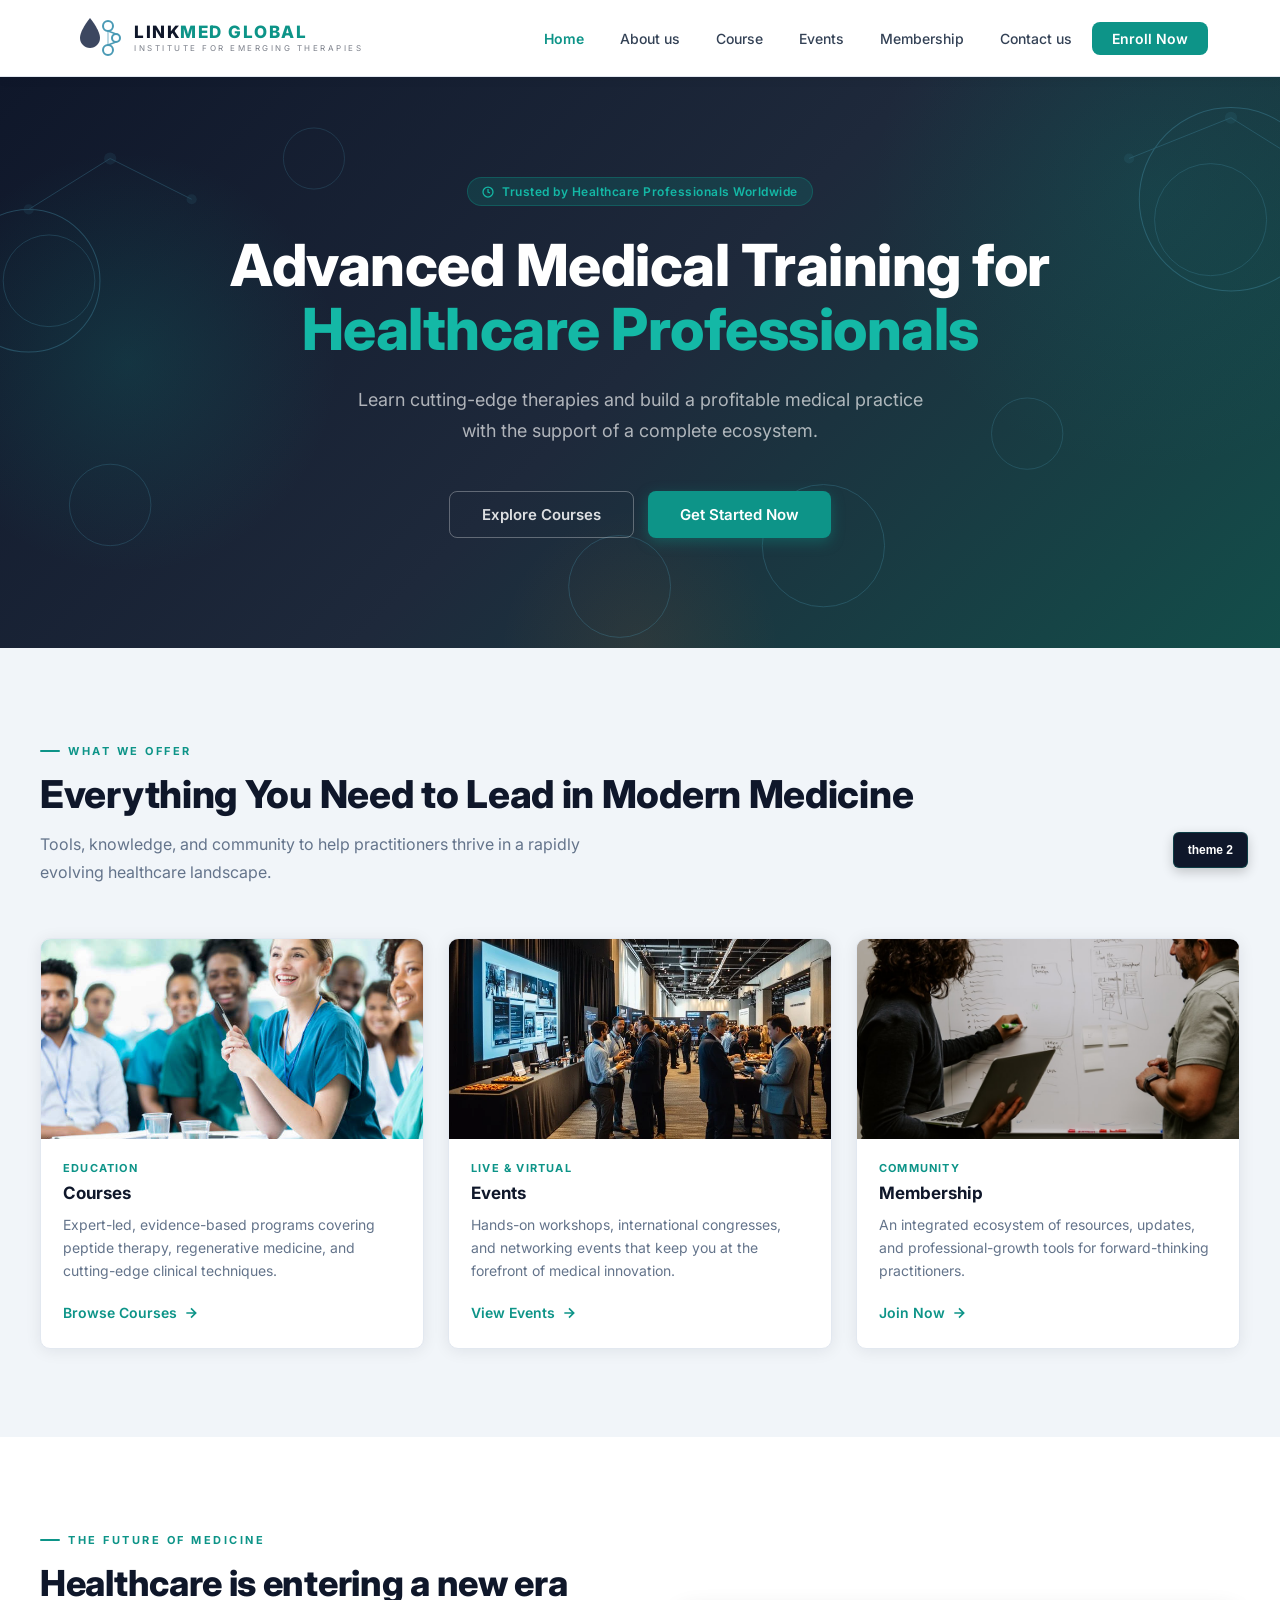
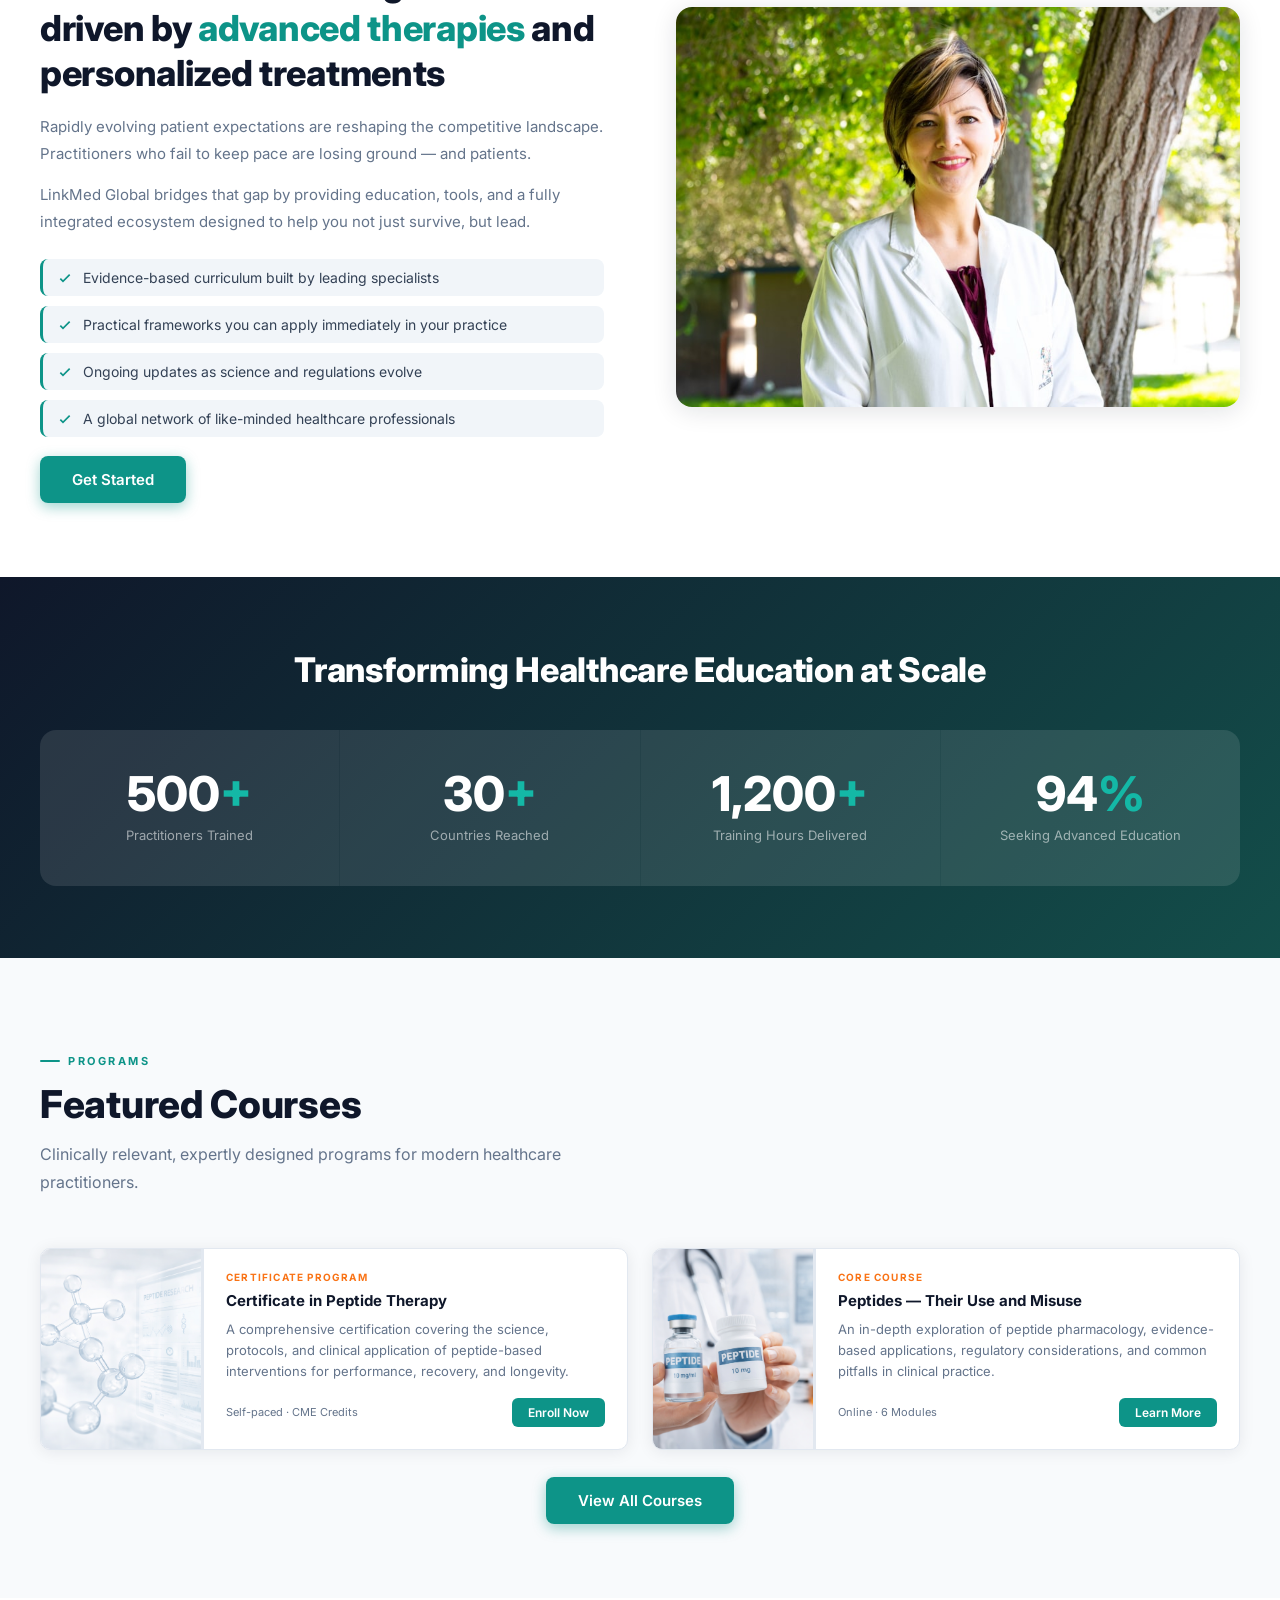
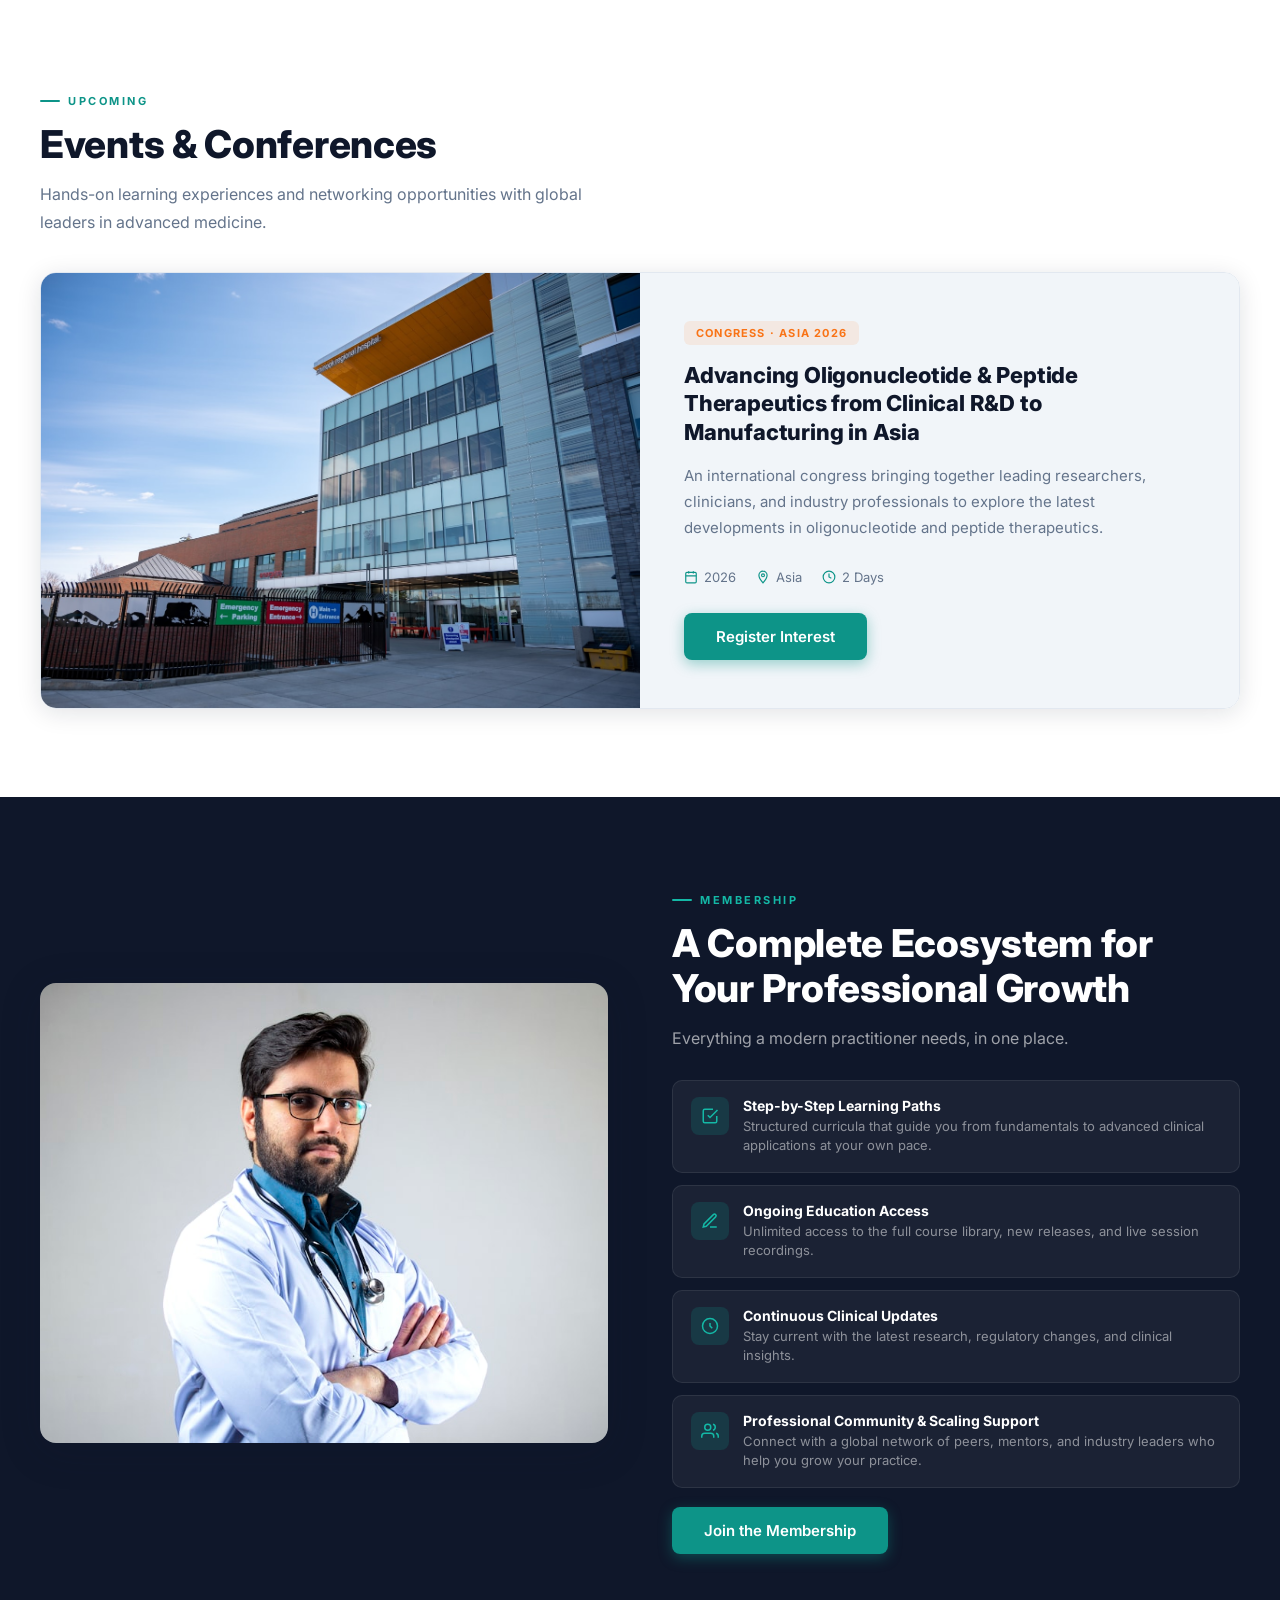
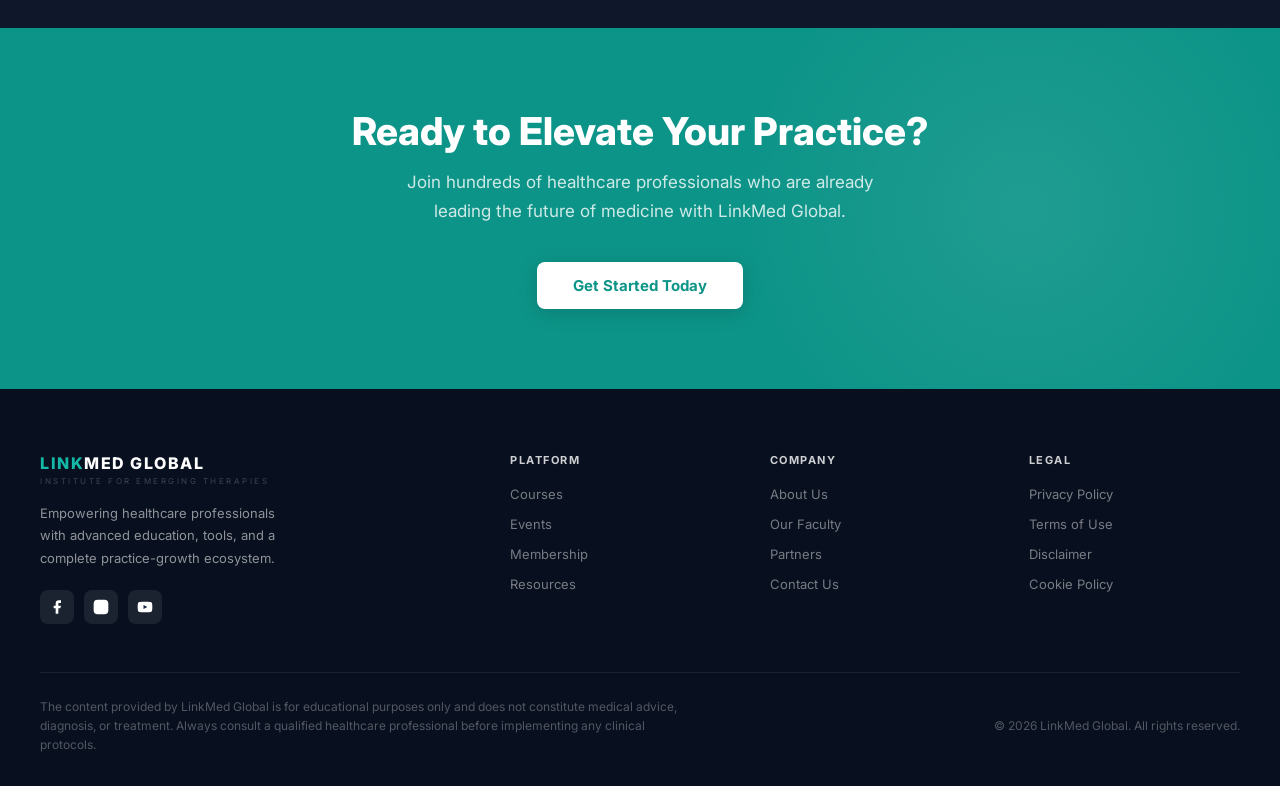
==== index.html @ ee5ac1ff "Add subpages, burger nav, theme toggle button, blue theme updates" ====
<!DOCTYPE html>
<html lang="en">
<head>
  <meta charset="UTF-8" />
  <meta name="viewport" content="width=device-width, initial-scale=1.0" />
  <title>LinkMed Global – Advanced Medical Training</title>
  <link rel="preconnect" href="https://fonts.googleapis.com" />
  <link rel="preconnect" href="https://fonts.gstatic.com" crossorigin />
  <link href="https://fonts.googleapis.com/css2?family=Inter:wght@300;400;500;600;700;800&display=swap" rel="stylesheet" />
  <link rel="stylesheet" href="theme-1.css" id="theme-stylesheet" />
  <link rel="stylesheet" href="theme-2.css" id="theme-stylesheet-light" media="none" />
  <style>
    #theme-stylesheet[media="none"] { display: none; }
    #theme-stylesheet-light[media="none"] { display: none; }
  </style>
</head>
<body>

<!-- ═══ HEADER ═══════════════════════════════ -->
<header>
  <div class="header-inner">
    <a href="#" class="logo">
      <!-- Logo SVG: drop + molecule, matching original style -->
      <div class="logo-icon">
        <svg viewBox="0 0 52 52" fill="none" xmlns="http://www.w3.org/2000/svg">
          <!-- Drop shape -->
          <path d="M18 6 C18 6 8 18 8 26 C8 31.5 12.5 36 18 36 C23.5 36 28 31.5 28 26 C28 18 18 6 18 6Z" fill="#1a2744" opacity=".85"/>
          <!-- Molecule circles -->
          <circle cx="36" cy="14" r="5" fill="none" stroke="#4a9ab5" stroke-width="2"/>
          <circle cx="44" cy="26" r="4" fill="none" stroke="#4a9ab5" stroke-width="2"/>
          <circle cx="36" cy="38" r="5" fill="none" stroke="#4a9ab5" stroke-width="2"/>
          <!-- Molecule bonds -->
          <line x1="36" y1="19" x2="44" y2="22" stroke="#4a9ab5" stroke-width="1.5"/>
          <line x1="44" y1="30" x2="36" y2="33" stroke="#4a9ab5" stroke-width="1.5"/>
          <line x1="36" y1="19" x2="36" y2="33" stroke="#4a9ab5" stroke-width="1.5" opacity=".5"/>
        </svg>
      </div>
      <div class="logo-text-wrap">
        <div class="logo-name"><span>LINK</span>MED GLOBAL</div>
        <div class="logo-sub">Institute for Emerging Therapies</div>
      </div>
    </a>
    <nav id="main-nav">
      <a href="index.html" class="active">Home</a>
      <a href="about.html">About us</a>
      <a href="courses.html">Course</a>
      <a href="events.html">Events</a>
      <a href="membership.html">Membership</a>
      <a href="contact.html">Contact us</a>
      <a href="https://www.linkmedglobal.com/products/courses/dualpepcert" class="btn-nav-contact" target="_blank">Enroll Now</a>
    </nav>
    <button class="burger" id="burger" aria-label="Toggle menu">
      <span></span><span></span><span></span>
    </button>
  </div>
</header>

<!-- ═══ HERO ══════════════════════════════════ -->
<section class="hero">
  <!-- Decorative bubbles SVG -->
  <div class="hero-bubbles">
    <svg width="100%" height="100%" viewBox="0 0 1440 560" preserveAspectRatio="xMidYMid slice" xmlns="http://www.w3.org/2000/svg" opacity=".35">
      <circle cx="120" cy="200" r="70" fill="none" stroke="#4a9ab5" stroke-width="1"/>
      <circle cx="140" cy="200" r="45" fill="none" stroke="#4a9ab5" stroke-width=".7"/>
      <circle cx="1300" cy="120" r="90" fill="none" stroke="#4a9ab5" stroke-width="1"/>
      <circle cx="1280" cy="140" r="55" fill="none" stroke="#4a9ab5" stroke-width=".7"/>
      <circle cx="900" cy="460" r="60" fill="none" stroke="#4a9ab5" stroke-width=".8"/>
      <circle cx="200" cy="420" r="40" fill="none" stroke="#4a9ab5" stroke-width=".7"/>
      <circle cx="1100" cy="350" r="35" fill="none" stroke="#4a9ab5" stroke-width=".7"/>
      <circle cx="400" cy="80" r="30" fill="none" stroke="#4a9ab5" stroke-width=".6"/>
      <circle cx="700" cy="500" r="50" fill="none" stroke="#4a9ab5" stroke-width=".8"/>
      <!-- Molecule lines -->
      <line x1="120" y1="130" x2="200" y2="80" stroke="#4a9ab5" stroke-width=".8"/>
      <line x1="200" y1="80" x2="280" y2="120" stroke="#4a9ab5" stroke-width=".8"/>
      <circle cx="200" cy="80" r="6" fill="#4a9ab5" opacity=".3"/>
      <circle cx="120" cy="130" r="5" fill="#4a9ab5" opacity=".3"/>
      <circle cx="280" cy="120" r="5" fill="#4a9ab5" opacity=".3"/>
      <line x1="1200" y1="80" x2="1300" y2="40" stroke="#4a9ab5" stroke-width=".8"/>
      <line x1="1300" y1="40" x2="1380" y2="90" stroke="#4a9ab5" stroke-width=".8"/>
      <circle cx="1300" cy="40" r="6" fill="#4a9ab5" opacity=".3"/>
      <circle cx="1200" cy="80" r="5" fill="#4a9ab5" opacity=".3"/>
      <circle cx="1380" cy="90" r="5" fill="#4a9ab5" opacity=".3"/>
    </svg>
  </div>
  <div class="hero-inner">
    <div class="hero-eyebrow">
      <svg width="12" height="12" viewBox="0 0 24 24" fill="none" stroke="currentColor" stroke-width="2.5"><circle cx="12" cy="12" r="10"/><path d="M12 6v6l4 2"/></svg>
      Trusted by Healthcare Professionals Worldwide
    </div>
    <h1>Advanced Medical Training for <span>Healthcare Professionals</span></h1>
    <p>Learn cutting-edge therapies and build a profitable medical practice with the support of a complete ecosystem.</p>
    <div class="hero-btns">
      <a href="#courses" class="btn-outline">Explore Courses</a>
      <a href="https://www.linkmedglobal.com/products/courses/dualpepcert" class="btn-primary">Get Started Now</a>
    </div>
  </div>
</section>

<!-- ═══ THREE CARDS ════════════════════════════ -->
<section class="section cards-section">
  <div class="section-inner">
    <div class="section-label">What We Offer</div>
    <h2 class="section-title">Everything You Need to Lead in Modern Medicine</h2>
    <p class="section-sub">Tools, knowledge, and community to help practitioners thrive in a rapidly evolving healthcare landscape.</p>
    <div class="cards">
      <div class="card">
        <div class="card-img">
          <img src="images/img-7.jpg" alt="Courses" />
        </div>
        <div class="card-body">
          <div class="card-tag">Education</div>
          <div class="card-title">Courses</div>
          <p class="card-text">Expert-led, evidence-based programs covering peptide therapy, regenerative medicine, and cutting-edge clinical techniques.</p>
          <a href="#courses" class="btn-link">
            Browse Courses
            <svg viewBox="0 0 24 24" fill="none" stroke="currentColor" stroke-width="2.5"><path d="M5 12h14M12 5l7 7-7 7"/></svg>
          </a>
        </div>
      </div>
      <div class="card">
        <div class="card-img">
          <img src="images/events.webp" alt="Events" />
        </div>
        <div class="card-body">
          <div class="card-tag">Live &amp; Virtual</div>
          <div class="card-title">Events</div>
          <p class="card-text">Hands-on workshops, international congresses, and networking events that keep you at the forefront of medical innovation.</p>
          <a href="#events" class="btn-link">
            View Events
            <svg viewBox="0 0 24 24" fill="none" stroke="currentColor" stroke-width="2.5"><path d="M5 12h14M12 5l7 7-7 7"/></svg>
          </a>
        </div>
      </div>
      <div class="card">
        <div class="card-img">
          <img src="images/img-9.jpg" alt="Membership" />
        </div>
        <div class="card-body">
          <div class="card-tag">Community</div>
          <div class="card-title">Membership</div>
          <p class="card-text">An integrated ecosystem of resources, updates, and professional-growth tools for forward-thinking practitioners.</p>
          <a href="#membership" class="btn-link">
            Join Now
            <svg viewBox="0 0 24 24" fill="none" stroke="currentColor" stroke-width="2.5"><path d="M5 12h14M12 5l7 7-7 7"/></svg>
          </a>
        </div>
      </div>
    </div>
  </div>
</section>

<!-- ═══ ABOUT / FUTURE ═════════════════════════ -->
<section class="section about" id="about">
  <div class="about-inner">
    <div>
      <div class="section-label">The Future of Medicine</div>
      <h2>Healthcare is entering a new era driven by <em>advanced therapies</em> and personalized treatments</h2>
      <p>Rapidly evolving patient expectations are reshaping the competitive landscape. Practitioners who fail to keep pace are losing ground — and patients.</p>
      <p>LinkMed Global bridges that gap by providing education, tools, and a fully integrated ecosystem designed to help you not just survive, but lead.</p>
      <ul class="check-list">
        <li>
          <svg viewBox="0 0 24 24" fill="none" stroke-width="2.5"><path d="M5 13l4 4L19 7"/></svg>
          Evidence-based curriculum built by leading specialists
        </li>
        <li>
          <svg viewBox="0 0 24 24" fill="none" stroke-width="2.5"><path d="M5 13l4 4L19 7"/></svg>
          Practical frameworks you can apply immediately in your practice
        </li>
        <li>
          <svg viewBox="0 0 24 24" fill="none" stroke-width="2.5"><path d="M5 13l4 4L19 7"/></svg>
          Ongoing updates as science and regulations evolve
        </li>
        <li>
          <svg viewBox="0 0 24 24" fill="none" stroke-width="2.5"><path d="M5 13l4 4L19 7"/></svg>
          A global network of like-minded healthcare professionals
        </li>
      </ul>
      <div style="margin-top: 32px;">
        <a href="https://www.linkmedglobal.com/products/courses/dualpepcert" class="btn-primary">Get Started</a>
      </div>
    </div>
    <div class="about-img">
      <img src="images/img-10.jpg" alt="Future of Medicine" />
    </div>
  </div>
</section>

<!-- ═══ STATS ══════════════════════════════════ -->
<section class="stats">
  <div class="stats-inner">
    <h2 class="stats-title">Transforming Healthcare Education at Scale</h2>
    <div class="stats-grid">
      <div class="stat-item">
        <div class="stat-number">500<span>+</span></div>
        <div class="stat-label">Practitioners Trained</div>
      </div>
      <div class="stat-item">
        <div class="stat-number">30<span>+</span></div>
        <div class="stat-label">Countries Reached</div>
      </div>
      <div class="stat-item">
        <div class="stat-number">1,200<span>+</span></div>
        <div class="stat-label">Training Hours Delivered</div>
      </div>
      <div class="stat-item">
        <div class="stat-number">94<span>%</span></div>
        <div class="stat-label">Seeking Advanced Education</div>
      </div>
    </div>
  </div>
</section>

<!-- ═══ COURSES ════════════════════════════════ -->
<section class="section courses-section" id="courses">
  <div class="section-inner">
    <div class="section-label">Programs</div>
    <h2 class="section-title">Featured Courses</h2>
    <p class="section-sub">Clinically relevant, expertly designed programs for modern healthcare practitioners.</p>
    <div class="courses-grid">
      <div class="course-card">
        <div class="course-img">
          <img src="images/img-11.png" alt="Certificate in Peptide Therapy" />
        </div>
        <div class="course-body">
          <div class="course-level">Certificate Program</div>
          <div class="course-title">Certificate in Peptide Therapy</div>
          <p class="course-desc">A comprehensive certification covering the science, protocols, and clinical application of peptide-based interventions for performance, recovery, and longevity.</p>
          <div class="course-footer">
            <span class="course-meta">Self-paced · CME Credits</span>
            <a href="#" class="btn-sm">Enroll Now</a>
          </div>
        </div>
      </div>
      <div class="course-card">
        <div class="course-img">
          <img src="images/img-12.png" alt="Peptides Their Use and Misuse" />
        </div>
        <div class="course-body">
          <div class="course-level">Core Course</div>
          <div class="course-title">Peptides — Their Use and Misuse</div>
          <p class="course-desc">An in-depth exploration of peptide pharmacology, evidence-based applications, regulatory considerations, and common pitfalls in clinical practice.</p>
          <div class="course-footer">
            <span class="course-meta">Online · 6 Modules</span>
            <a href="#" class="btn-sm">Learn More</a>
          </div>
        </div>
      </div>
    </div>
    <div class="courses-more">
      <a href="#" class="btn-primary">View All Courses</a>
    </div>
  </div>
</section>

<!-- ═══ EVENTS ═════════════════════════════════ -->
<section class="section events-section" id="events">
  <div class="section-inner">
    <div class="section-label">Upcoming</div>
    <h2 class="section-title">Events &amp; Conferences</h2>
    <p class="section-sub" style="margin-bottom: 36px;">Hands-on learning experiences and networking opportunities with global leaders in advanced medicine.</p>
    <div class="event-card">
      <div class="event-img">
        <img src="images/event-bg.jpg" alt="Oligonucleotide Congress Asia" />
      </div>
      <div class="event-body">
        <div class="event-tag">Congress · Asia 2026</div>
        <h3 class="event-title">Advancing Oligonucleotide &amp; Peptide Therapeutics from Clinical R&amp;D to Manufacturing in Asia</h3>
        <p class="event-desc">An international congress bringing together leading researchers, clinicians, and industry professionals to explore the latest developments in oligonucleotide and peptide therapeutics.</p>
        <div class="event-meta">
          <div class="event-meta-item">
            <svg viewBox="0 0 24 24" fill="none" stroke-width="2"><rect x="3" y="4" width="18" height="18" rx="2"/><path d="M16 2v4M8 2v4M3 10h18"/></svg>
            2026
          </div>
          <div class="event-meta-item">
            <svg viewBox="0 0 24 24" fill="none" stroke-width="2"><path d="M12 2C8.13 2 5 5.13 5 9c0 5.25 7 13 7 13s7-7.75 7-13c0-3.87-3.13-7-7-7z"/><circle cx="12" cy="9" r="2.5"/></svg>
            Asia
          </div>
          <div class="event-meta-item">
            <svg viewBox="0 0 24 24" fill="none" stroke-width="2"><circle cx="12" cy="12" r="10"/><path d="M12 6v6l4 2"/></svg>
            2 Days
          </div>
        </div>
        <a href="#" class="btn-primary" style="align-self: flex-start;">Register Interest</a>
      </div>
    </div>
  </div>
</section>

<!-- ═══ MEMBERSHIP ═════════════════════════════ -->
<section class="section membership-section" id="membership">
  <div class="membership-inner">
    <div class="membership-img">
      <img src="images/img-13.jpg" alt="Membership" />
    </div>
    <div>
      <div class="section-label">Membership</div>
      <h2 class="section-title">A Complete Ecosystem for Your Professional Growth</h2>
      <p class="section-sub" style="margin-bottom: 0;">Everything a modern practitioner needs, in one place.</p>
      <div class="benefits">
        <div class="benefit">
          <div class="benefit-icon">
            <svg viewBox="0 0 24 24" fill="none" stroke-width="2"><path d="M9 11l3 3L22 4"/><path d="M21 12v7a2 2 0 01-2 2H5a2 2 0 01-2-2V5a2 2 0 012-2h11"/></svg>
          </div>
          <div>
            <div class="benefit-title">Step-by-Step Learning Paths</div>
            <p class="benefit-desc">Structured curricula that guide you from fundamentals to advanced clinical applications at your own pace.</p>
          </div>
        </div>
        <div class="benefit">
          <div class="benefit-icon">
            <svg viewBox="0 0 24 24" fill="none" stroke-width="2"><path d="M12 20h9M16.5 3.5a2.12 2.12 0 013 3L7 19l-4 1 1-4L16.5 3.5z"/></svg>
          </div>
          <div>
            <div class="benefit-title">Ongoing Education Access</div>
            <p class="benefit-desc">Unlimited access to the full course library, new releases, and live session recordings.</p>
          </div>
        </div>
        <div class="benefit">
          <div class="benefit-icon">
            <svg viewBox="0 0 24 24" fill="none" stroke-width="2"><circle cx="12" cy="12" r="10"/><path d="M12 8v4l3 3"/></svg>
          </div>
          <div>
            <div class="benefit-title">Continuous Clinical Updates</div>
            <p class="benefit-desc">Stay current with the latest research, regulatory changes, and clinical insights.</p>
          </div>
        </div>
        <div class="benefit">
          <div class="benefit-icon">
            <svg viewBox="0 0 24 24" fill="none" stroke-width="2"><path d="M17 21v-2a4 4 0 00-4-4H5a4 4 0 00-4 4v2"/><circle cx="9" cy="7" r="4"/><path d="M23 21v-2a4 4 0 00-3-3.87M16 3.13a4 4 0 010 7.75"/></svg>
          </div>
          <div>
            <div class="benefit-title">Professional Community &amp; Scaling Support</div>
            <p class="benefit-desc">Connect with a global network of peers, mentors, and industry leaders who help you grow your practice.</p>
          </div>
        </div>
      </div>
      <div class="membership-cta">
        <a href="#" class="btn-primary">Join the Membership</a>
      </div>
    </div>
  </div>
</section>

<!-- ═══ CTA BAND ═══════════════════════════════ -->
<section class="cta-band">
  <h2>Ready to Elevate Your Practice?</h2>
  <p>Join hundreds of healthcare professionals who are already leading the future of medicine with LinkMed Global.</p>
  <a href="https://www.linkmedglobal.com/products/courses/dualpepcert" class="btn-white">Get Started Today</a>
</section>

<!-- ═══ FOOTER ═════════════════════════════════ -->
<footer id="contact">
  <div class="footer-inner">
    <div class="footer-brand">
      <div class="footer-logo-name"><span>LINK</span>MED GLOBAL</div>
      <div class="footer-logo-sub">Institute for Emerging Therapies</div>
      <p>Empowering healthcare professionals with advanced education, tools, and a complete practice-growth ecosystem.</p>
      <div class="social-links">
        <a href="#" class="social-link" aria-label="Facebook">
          <svg viewBox="0 0 24 24"><path d="M18 2h-3a5 5 0 00-5 5v3H7v4h3v8h4v-8h3l1-4h-4V7a1 1 0 011-1h3z"/></svg>
        </a>
        <a href="#" class="social-link" aria-label="Instagram">
          <svg viewBox="0 0 24 24" fill="none" stroke="white" stroke-width="2"><rect x="2" y="2" width="20" height="20" rx="5"/><circle cx="12" cy="12" r="4"/><circle cx="17.5" cy="6.5" r="1" fill="white" stroke="none"/></svg>
        </a>
        <a href="#" class="social-link" aria-label="YouTube">
          <svg viewBox="0 0 24 24"><path d="M22.54 6.42a2.78 2.78 0 00-1.95-1.96C18.88 4 12 4 12 4s-6.88 0-8.59.46A2.78 2.78 0 001.46 6.42 29 29 0 001 12a29 29 0 00.46 5.58 2.78 2.78 0 001.95 1.96C5.12 20 12 20 12 20s6.88 0 8.59-.46a2.78 2.78 0 001.95-1.96A29 29 0 0023 12a29 29 0 00-.46-5.58z"/><polygon points="9.75 15.02 15.5 12 9.75 8.98 9.75 15.02" fill="#1a2744"/></svg>
        </a>
      </div>
    </div>
    <div class="footer-col">
      <h4>Platform</h4>
      <ul>
        <li><a href="#">Courses</a></li>
        <li><a href="#">Events</a></li>
        <li><a href="#">Membership</a></li>
        <li><a href="#">Resources</a></li>
      </ul>
    </div>
    <div class="footer-col">
      <h4>Company</h4>
      <ul>
        <li><a href="#">About Us</a></li>
        <li><a href="#">Our Faculty</a></li>
        <li><a href="#">Partners</a></li>
        <li><a href="#">Contact Us</a></li>
      </ul>
    </div>
    <div class="footer-col">
      <h4>Legal</h4>
      <ul>
        <li><a href="#">Privacy Policy</a></li>
        <li><a href="#">Terms of Use</a></li>
        <li><a href="#">Disclaimer</a></li>
        <li><a href="#">Cookie Policy</a></li>
      </ul>
    </div>
  </div>
  <div class="footer-bottom">
    <p>The content provided by LinkMed Global is for educational purposes only and does not constitute medical advice, diagnosis, or treatment. Always consult a qualified healthcare professional before implementing any clinical protocols.</p>
    <span>© 2026 LinkMed Global. All rights reserved.</span>
  </div>
</footer>

<!-- ═══ THEME TOGGLE ═════════════════════════ -->
<button class="theme-toggle-fixed" id="theme-toggle" title="Toggle theme" aria-label="Toggle dark/light theme"></button>

<script>
  // Burger menu
  const burger = document.getElementById('burger');
  const mainNav = document.getElementById('main-nav');
  burger.addEventListener('click', () => {
    burger.classList.toggle('open');
    mainNav.classList.toggle('open');
  });
  mainNav.querySelectorAll('a').forEach(link => {
    link.addEventListener('click', () => {
      burger.classList.remove('open');
      mainNav.classList.remove('open');
    });
  });

  // Theme switcher
  const themeToggle = document.getElementById('theme-toggle');
  const darkStylesheet = document.getElementById('theme-stylesheet');
  const lightStylesheet = document.getElementById('theme-stylesheet-light');

  // Get saved theme or default to dark
  const savedTheme = localStorage.getItem('theme') || 'dark';

  function setTheme(theme) {
    if (theme === 'light') {
      darkStylesheet.media = 'none';
      lightStylesheet.media = 'all';
      themeToggle.textContent = 'theme 1';
      themeToggle.title = 'Switch to dark theme';
      document.documentElement.style.colorScheme = 'light';
    } else {
      darkStylesheet.media = 'all';
      lightStylesheet.media = 'none';
      themeToggle.textContent = 'theme 2';
      themeToggle.title = 'Switch to light theme';
      document.documentElement.style.colorScheme = 'dark';
    }
    localStorage.setItem('theme', theme);
  }

  // Initialize theme
  setTheme(savedTheme);

  // Toggle on click
  themeToggle.addEventListener('click', () => {
    const currentTheme = localStorage.getItem('theme') || 'dark';
    const newTheme = currentTheme === 'dark' ? 'light' : 'dark';
    setTheme(newTheme);
  });
</script>

</body>
</html>
---- theme-1.css ----
*, *::before, *::after { box-sizing: border-box; margin: 0; padding: 0; }

:root {
  --navy:      #0f172a;
  --navy-mid:  #1e293b;
  --teal:      #0d9488;
  --teal-light:#14b8a6;
  --gold:      #f97316;
  --white:     #ffffff;
  --off-white: #f8fafc;
  --gray-50:   #f1f5f9;
  --gray-100:  #e2e8f0;
  --gray-300:  #cbd5e1;
  --gray-500:  #64748b;
  --gray-700:  #334155;
  --font: 'Inter', sans-serif;
  --radius: 10px;
  --shadow: 0 2px 16px rgba(15,23,42,.08);
  --shadow-md: 0 4px 24px rgba(15,23,42,.12);
  --shadow-lg: 0 8px 40px rgba(15,23,42,.18);
}

html { scroll-behavior: smooth; }
body { font-family: var(--font); color: var(--navy); background: var(--white); }
img  { max-width: 100%; display: block; }
a    { text-decoration: none; color: inherit; }

/* ─── HEADER ─────────────────────────────── */
header {
  position: sticky; top: 0; z-index: 100;
  background: white;
  border-bottom: 1px solid var(--gray-100);
  box-shadow: 0 1px 12px rgba(15,23,42,.06);
}
.header-inner {
  max-width: 1200px; margin: 0 auto;
  display: flex; align-items: center; justify-content: space-between;
  padding: 0 32px; height: 76px;
}

/* Logo */
.logo { display: flex; align-items: center; gap: 10px; }
.logo-icon {
  width: 52px; height: 52px;
  display: flex; align-items: center; justify-content: center;
}
.logo-icon svg { width: 52px; height: 52px; }
.logo-text-wrap { display: flex; flex-direction: column; line-height: 1; }
.logo-name {
  font-size: 17px; font-weight: 800; letter-spacing: 1.5px;
  text-transform: uppercase; color: var(--teal);
}
.logo-name span { color: var(--navy); }
.logo-sub {
  font-size: 8px; letter-spacing: 2.5px; text-transform: uppercase;
  color: var(--navy); opacity: .55; margin-top: 3px;
}

/* Nav */
nav { display: flex; align-items: center; gap: 4px; }
nav a {
  font-size: 14px; font-weight: 500; color: var(--gray-700);
  padding: 8px 16px; border-radius: 8px;
  transition: color .2s, background .2s;
}
nav a:hover { color: var(--teal); background: var(--gray-50); }
nav a.active { color: var(--teal); font-weight: 600; }
.btn-nav-contact {
  font-size: 14px !important; font-weight: 600 !important;
  background: var(--teal) !important; color: white !important;
  padding: 8px 20px !important; border-radius: 8px !important;
  transition: background .2s !important;
}
.btn-nav-contact:hover { background: var(--teal-light) !important; }

/* ─── HERO (dark) ────────────────────────── */
.hero {
  position: relative; overflow: hidden;
  background: linear-gradient(135deg, #0f172a 0%, #1e293b 50%, #134e4a 100%);
  padding: 100px 32px 110px;
  text-align: center;
}
.hero::before {
  content: '';
  position: absolute; inset: 0;
  background:
    radial-gradient(circle 300px at 10% 50%, rgba(13,148,136,.18) 0%, transparent 70%),
    radial-gradient(circle 400px at 90% 20%, rgba(13,148,136,.12) 0%, transparent 70%),
    radial-gradient(circle 200px at 50% 100%, rgba(249,115,22,.08) 0%, transparent 70%);
  pointer-events: none;
}
.hero-bubbles {
  position: absolute; inset: 0; pointer-events: none; overflow: hidden;
}
.hero-inner {
  max-width: 820px; margin: 0 auto; position: relative;
}
.hero-eyebrow {
  display: inline-flex; align-items: center; gap: 8px;
  background: rgba(13,148,136,.2); border: 1px solid rgba(13,148,136,.35);
  color: var(--teal-light); font-size: 12px; font-weight: 600; letter-spacing: .5px;
  padding: 6px 14px; border-radius: 100px; margin-bottom: 28px;
}
.hero h1 {
  font-size: clamp(34px, 5vw, 58px); font-weight: 800;
  color: white; line-height: 1.1; margin-bottom: 22px;
  letter-spacing: -.5px;
}
.hero h1 span { color: var(--teal-light); }
.hero p {
  font-size: 18px; color: rgba(255,255,255,.65);
  line-height: 1.75; max-width: 600px; margin: 0 auto 44px;
}
.hero-btns { display: flex; gap: 14px; justify-content: center; flex-wrap: wrap; }
.btn-primary {
  background: var(--teal); color: white;
  padding: 14px 32px; border-radius: 8px;
  font-size: 15px; font-weight: 600;
  box-shadow: 0 4px 14px rgba(13,148,136,.4);
  transition: background .2s;
}
.btn-primary:hover { background: #0a7d77; }
.btn-outline {
  background: transparent; color: rgba(255,255,255,.85);
  padding: 13px 32px; border-radius: 8px;
  font-size: 15px; font-weight: 600;
  border: 1.5px solid rgba(255,255,255,.3);
  transition: border-color .2s, color .2s, background .2s;
}
.btn-outline:hover { border-color: white; color: white; background: rgba(255,255,255,.07); }

/* ─── SECTION COMMONS ────────────────────── */
.section { padding: 88px 32px; }
.section-inner { max-width: 1200px; margin: 0 auto; }
.section-label {
  font-size: 11px; font-weight: 700; letter-spacing: 2.5px;
  text-transform: uppercase; color: var(--teal);
  display: inline-flex; align-items: center; gap: 8px; margin-bottom: 14px;
}
.section-label::before {
  content: ''; width: 20px; height: 2px; background: var(--teal); border-radius: 2px;
}
.section-title {
  font-size: clamp(26px, 3vw, 40px); font-weight: 800;
  color: var(--navy); line-height: 1.15; margin-bottom: 14px;
  letter-spacing: -.3px;
}
.section-sub {
  font-size: 16px; color: var(--gray-500); line-height: 1.75;
  max-width: 580px; margin-bottom: 52px;
}

/* ─── CARDS ──────────────────────────────── */
.cards-section { background: var(--gray-50); }
.cards { display: grid; grid-template-columns: repeat(3, 1fr); gap: 24px; }
.card {
  border-radius: var(--radius); overflow: hidden;
  box-shadow: var(--shadow);
  border: 1px solid var(--gray-100);
  transition: transform .25s, box-shadow .25s;
  background: white;
  position: relative;
}
.card::after {
  content: ''; position: absolute; top: 0; left: 0; right: 0;
  height: 3px; background: var(--teal);
  transform: scaleX(0); transform-origin: left;
  transition: transform .3s;
}
.card:hover::after { transform: scaleX(1); }
.card:hover { transform: translateY(-4px); box-shadow: var(--shadow-lg); }
.card-img { height: 200px; overflow: hidden; }
.card-img img { width: 100%; height: 100%; object-fit: cover; transition: transform .5s; }
.card:hover .card-img img { transform: scale(1.06); }
.card-body { padding: 22px 22px 26px; }
.card-tag {
  font-size: 11px; font-weight: 700; letter-spacing: 1.2px;
  text-transform: uppercase; color: var(--teal); margin-bottom: 8px;
}
.card-title { font-size: 17px; font-weight: 700; color: var(--navy); margin-bottom: 10px; }
.card-text  { font-size: 14px; color: var(--gray-500); line-height: 1.65; margin-bottom: 20px; }
.btn-link {
  display: inline-flex; align-items: center; gap: 6px;
  font-size: 14px; font-weight: 600; color: var(--teal);
  transition: gap .2s;
}
.btn-link:hover { gap: 10px; }
.btn-link svg { width: 16px; height: 16px; }

/* ─── ABOUT / FUTURE ─────────────────────── */
.about { background: white; }
.about-inner {
  max-width: 1200px; margin: 0 auto;
  display: grid; grid-template-columns: 1fr 1fr; gap: 72px; align-items: center;
}
.about-img {
  border-radius: 16px; overflow: hidden; box-shadow: var(--shadow-md);
  position: relative;
}
.about-img::before {
  content: ''; position: absolute; inset: -8px; z-index: -1;
  background: var(--teal); border-radius: 20px; opacity: .12;
}
.about-img img { width: 100%; height: 400px; object-fit: cover; }
.about h2 { font-size: clamp(24px, 2.8vw, 36px); font-weight: 800; color: var(--navy); line-height: 1.25; margin-bottom: 18px; letter-spacing: -.3px; }
.about h2 em { color: var(--teal); font-style: normal; }
.about p { font-size: 15px; color: var(--gray-500); line-height: 1.8; margin-bottom: 14px; }
.check-list { list-style: none; margin-top: 24px; display: flex; flex-direction: column; gap: 10px; }
.check-list li {
  display: flex; align-items: flex-start; gap: 10px;
  font-size: 14px; color: var(--gray-700); background: var(--gray-50);
  padding: 10px 14px; border-radius: 8px;
  border-left: 3px solid var(--teal);
}
.check-list li svg { width: 16px; height: 16px; min-width: 16px; margin-top: 1px; stroke: var(--teal); }

/* ─── STATS ──────────────────────────────── */
.stats {
  background: linear-gradient(135deg, #0f172a 0%, #134e4a 100%);
  padding: 72px 32px;
}
.stats-inner { max-width: 1200px; margin: 0 auto; }
.stats-grid {
  display: grid; grid-template-columns: repeat(4, 1fr);
  gap: 1px; background: rgba(255,255,255,.08);
  border-radius: 16px; overflow: hidden;
}
.stat-item {
  text-align: center; padding: 40px 20px;
  background: rgba(255,255,255,.03);
  transition: background .2s;
}
.stat-item:hover { background: rgba(13,148,136,.12); }
.stat-number { font-size: 48px; font-weight: 800; color: white; line-height: 1; margin-bottom: 8px; }
.stat-number span { color: var(--teal-light); }
.stat-label { font-size: 13px; color: rgba(255,255,255,.55); line-height: 1.5; }
.stats-title { font-size: clamp(22px, 2.8vw, 34px); font-weight: 800; color: white; text-align: center; margin-bottom: 40px; letter-spacing: -.3px; }

/* ─── COURSES ─────────────────────────────── */
.courses-section { background: var(--off-white); }
.courses-grid { display: grid; grid-template-columns: repeat(2, 1fr); gap: 24px; }
.course-card {
  border-radius: var(--radius); overflow: hidden; display: flex;
  border: 1px solid var(--gray-100); box-shadow: var(--shadow);
  transition: transform .25s, box-shadow .25s; background: white;
}
.course-card:hover { transform: translateY(-4px); box-shadow: var(--shadow-lg); }
.course-img { width: 160px; min-width: 160px; overflow: hidden; position: relative; }
.course-img img { width: 105%; height: 110%; top:-5%;position: absolute; object-fit: cover; }
.course-body { padding: 22px; display: flex; flex-direction: column; border-left: 3px solid var(--gray-100); transition: border-color .2s; }
.course-card:hover .course-body { border-left-color: var(--teal); }
.course-level { font-size: 10px; font-weight: 700; letter-spacing: 1.2px; text-transform: uppercase; color: var(--gold); margin-bottom: 8px; }
.course-title { font-size: 15px; font-weight: 700; color: var(--navy); margin-bottom: 8px; line-height: 1.35; }
.course-desc  { font-size: 13px; color: var(--gray-500); line-height: 1.6; flex: 1; margin-bottom: 16px; }
.course-footer { display: flex; align-items: center; justify-content: space-between; }
.course-meta  { font-size: 11px; color: var(--gray-500); }
.btn-sm {
  background: var(--teal); color: white;
  padding: 7px 16px; border-radius: 6px;
  font-size: 12px; font-weight: 600;
  transition: background .2s;
}
.btn-sm:hover { background: var(--teal-light); }
.courses-more { text-align: center; margin-top: 40px; }

/* ─── EVENTS ──────────────────────────────── */
.events-section { background: white; }
.event-card {
  border-radius: 16px; overflow: hidden;
  display: grid; grid-template-columns: 1fr 1fr;
  box-shadow: var(--shadow-md); border: 1px solid var(--gray-100);
}
.event-img { overflow: hidden; }
.event-img img { width: 100%; height: 100%; object-fit: cover; min-height: 360px; }
.event-body { padding: 48px 44px; display: flex; flex-direction: column; justify-content: center; background: var(--gray-50); }
.event-tag {
  font-size: 11px; font-weight: 700; letter-spacing: 1.2px; text-transform: uppercase;
  color: var(--gold); background: rgba(249,115,22,.1);
  display: inline-block; padding: 5px 12px; border-radius: 6px; margin-bottom: 16px; align-self: flex-start;
}
.event-title { font-size: 22px; font-weight: 800; color: var(--navy); line-height: 1.3; margin-bottom: 16px; letter-spacing: -.2px; }
.event-desc  { font-size: 15px; color: var(--gray-500); line-height: 1.75; margin-bottom: 28px; }
.event-meta  { display: flex; gap: 20px; flex-wrap: wrap; margin-bottom: 28px; }
.event-meta-item { display: flex; align-items: center; gap: 6px; font-size: 13px; color: var(--gray-500); }
.event-meta-item svg { width: 14px; height: 14px; stroke: var(--teal); flex-shrink: 0; }

/* ─── MEMBERSHIP ─────────────────────────── */
.membership-section { background: var(--navy); }
.membership-section .section-title { color: white; }
.membership-section .section-sub { color: rgba(255,255,255,.6); }
.membership-section .section-label { color: var(--teal-light); }
.membership-section .section-label::before { background: var(--teal-light); }
.membership-inner {
  max-width: 1200px; margin: 0 auto;
  display: grid; grid-template-columns: 1fr 1fr; gap: 64px; align-items: center;
}
.membership-img { border-radius: 16px; overflow: hidden; box-shadow: var(--shadow-lg); }
.membership-img img { width: 100%; height: 460px; object-fit: cover; }
.benefits { display: flex; flex-direction: column; gap: 12px; margin-top: 28px; }
.benefit {
  display: flex; gap: 14px; align-items: flex-start;
  padding: 16px 18px; border-radius: 10px;
  background: rgba(255,255,255,.05);
  border: 1px solid rgba(255,255,255,.08);
  transition: background .2s, border-color .2s;
}
.benefit:hover { background: rgba(13,148,136,.15); border-color: rgba(13,148,136,.3); }
.benefit-icon {
  width: 38px; height: 38px; min-width: 38px; border-radius: 8px;
  background: rgba(13,148,136,.2);
  display: flex; align-items: center; justify-content: center;
}
.benefit-icon svg { width: 18px; height: 18px; stroke: var(--teal-light); }
.benefit-title { font-size: 14px; font-weight: 700; color: white; margin-bottom: 3px; }
.benefit-desc  { font-size: 13px; color: rgba(255,255,255,.5); line-height: 1.5; }
.membership-cta { margin-top: 32px; }

/* ─── CTA BAND ────────────────────────────── */
.cta-band {
  background: var(--teal);
  padding: 80px 32px; text-align: center; color: white;
  position: relative; overflow: hidden;
}
.cta-band::before {
  content: ''; position: absolute; inset: 0;
  background: radial-gradient(circle 400px at 80% 50%, rgba(255,255,255,.08) 0%, transparent 70%);
  pointer-events: none;
}
.cta-band h2 { font-size: clamp(26px, 3vw, 42px); font-weight: 800; margin-bottom: 14px; position: relative; }
.cta-band p { font-size: 17px; color: rgba(255,255,255,.8); max-width: 480px; margin: 0 auto 36px; line-height: 1.7; position: relative; }
.btn-white {
  display: inline-block; background: white; color: var(--teal);
  padding: 14px 36px; border-radius: 8px;
  font-size: 15px; font-weight: 700;
  box-shadow: 0 4px 20px rgba(0,0,0,.15);
  transition: background .2s;
  position: relative;
}
.btn-white:hover { background: #f0fdf4; }

/* ─── FOOTER ──────────────────────────────── */
footer { background: #080f1e; color: rgba(255,255,255,.55); padding: 64px 32px 32px; }
.footer-inner {
  max-width: 1200px; margin: 0 auto;
  display: grid; grid-template-columns: 2fr 1fr 1fr 1fr; gap: 48px;
  margin-bottom: 48px;
}
.footer-brand p { font-size: 13px; line-height: 1.75; margin: 16px 0 20px; max-width: 260px; }
.footer-logo-name { font-size: 16px; font-weight: 800; letter-spacing: 1.5px; text-transform: uppercase; color: white; }
.footer-logo-name span { color: var(--teal-light); }
.footer-logo-sub { font-size: 8px; letter-spacing: 2.5px; text-transform: uppercase; opacity: .4; margin-top: 3px; }
.social-links { display: flex; gap: 10px; }
.social-link {
  width: 34px; height: 34px; background: rgba(255,255,255,.08);
  border-radius: 8px; display: flex; align-items: center; justify-content: center;
  transition: background .2s;
}
.social-link:hover { background: var(--teal); }
.social-link svg { width: 16px; height: 16px; fill: white; }
.footer-col h4 {
  font-size: 11px; font-weight: 700; letter-spacing: 1.5px;
  text-transform: uppercase; color: rgba(255,255,255,.8); margin-bottom: 16px;
}
.footer-col ul { list-style: none; display: flex; flex-direction: column; gap: 10px; }
.footer-col ul li a { font-size: 13px; color: rgba(255,255,255,.45); transition: color .2s; }
.footer-col ul li a:hover { color: var(--teal-light); }
.footer-bottom {
  max-width: 1200px; margin: 0 auto;
  padding-top: 24px; border-top: 1px solid rgba(255,255,255,.08);
  display: flex; justify-content: space-between; align-items: center;
  gap: 20px; flex-wrap: wrap;
}
.footer-bottom p   { font-size: 12px; color: rgba(255,255,255,.3); max-width: 640px; line-height: 1.6; }
.footer-bottom span { font-size: 12px; color: rgba(255,255,255,.3); white-space: nowrap; }

/* ─── THEME TOGGLE ─────────────────────── */
.theme-toggle-fixed {
  position: fixed; bottom: 32px; right: 32px; z-index: 999;
  background: var(--navy); color: white;
  border: 1px solid rgba(13,148,136,.3);
  padding: 10px 14px; border-radius: 6px;
  font-size: 12px; font-weight: 600;
  cursor: pointer; transition: all .2s;
  box-shadow: 0 4px 12px rgba(0,0,0,.2);
}
.theme-toggle-fixed:hover {
  background: var(--navy-mid);
  border-color: var(--teal);
  box-shadow: 0 6px 16px rgba(13,148,136,.2);
}

/* ─── PAGE HERO ──────────────────────────── */
.page-hero {
  background: linear-gradient(135deg, #0f172a 0%, #1e293b 50%, #134e4a 100%);
  padding: 72px 32px 80px; text-align: center; position: relative; overflow: hidden;
}
.page-hero-inner { max-width: 720px; margin: 0 auto; position: relative; }
.page-hero h1 { font-size: clamp(28px, 4vw, 48px); font-weight: 800; color: white; line-height: 1.15; margin: 12px 0 16px; letter-spacing: -.3px; }
.page-hero h1 span { color: var(--teal-light); }
.page-hero p { font-size: 16px; color: rgba(255,255,255,.6); line-height: 1.75; max-width: 540px; margin: 0 auto; }

/* ─── TEAM ───────────────────────────────── */
.team-grid { display: grid; grid-template-columns: repeat(4,1fr); gap: 20px; margin-top: 8px; }
.team-card { background: var(--gray-50); border: 1px solid var(--gray-100); border-radius: var(--radius); padding: 24px 20px; text-align: center; transition: transform .2s, box-shadow .2s; }
.team-card:hover { transform: translateY(-3px); box-shadow: var(--shadow-md); }
.team-avatar { width: 52px; height: 52px; border-radius: 50%; background: var(--teal); color: white; font-size: 15px; font-weight: 700; display: flex; align-items: center; justify-content: center; margin: 0 auto 12px; }
.team-name { font-size: 15px; font-weight: 700; color: var(--navy); margin-bottom: 3px; }
.team-role { font-size: 11px; font-weight: 600; color: var(--teal); text-transform: uppercase; letter-spacing: .8px; margin-bottom: 10px; }
.team-bio { font-size: 13px; color: var(--gray-500); line-height: 1.6; }

/* ─── PRICING ────────────────────────────── */
.pricing-grid { display: grid; grid-template-columns: repeat(3,1fr); gap: 20px; margin-top: 8px; }
.pricing-card { background: white; border: 1px solid var(--gray-100); border-radius: 12px; padding: 28px 24px; display: flex; flex-direction: column; gap: 6px; position: relative; box-shadow: var(--shadow); }
.pricing-card--featured { border-color: var(--teal); box-shadow: 0 0 0 1px var(--teal), var(--shadow-md); }
.pricing-badge { position: absolute; top: -11px; left: 50%; transform: translateX(-50%); background: var(--teal); color: white; font-size: 10px; font-weight: 700; letter-spacing: 1px; text-transform: uppercase; padding: 4px 12px; border-radius: 20px; }
.pricing-name { font-size: 13px; font-weight: 700; text-transform: uppercase; letter-spacing: 1.2px; color: var(--gray-500); }
.pricing-price { font-size: 38px; font-weight: 800; color: var(--navy); line-height: 1; margin: 4px 0 6px; }
.pricing-price span { font-size: 15px; font-weight: 500; color: var(--gray-500); }
.pricing-desc { font-size: 13px; color: var(--gray-500); line-height: 1.6; margin-bottom: 8px; }
.pricing-list { list-style: none; display: flex; flex-direction: column; gap: 8px; flex: 1; margin-bottom: 20px; }
.pricing-list li { display: flex; align-items: flex-start; gap: 8px; font-size: 13px; color: var(--gray-700); }
.pricing-list li svg { width: 14px; min-width: 14px; height: 14px; margin-top: 2px; stroke: var(--teal); }

/* ─── TESTIMONIALS ───────────────────────── */
.testimonials-grid { display: grid; grid-template-columns: repeat(3,1fr); gap: 20px; margin-top: 8px; }
.testimonial-card { background: var(--gray-50); border: 1px solid var(--gray-100); border-radius: var(--radius); padding: 24px; }
.testimonial-text { font-size: 14px; color: var(--gray-700); line-height: 1.7; margin-bottom: 20px; font-style: italic; }
.testimonial-author { display: flex; align-items: center; gap: 12px; }
.testimonial-avatar { width: 40px; height: 40px; border-radius: 50%; background: var(--teal); color: white; font-size: 13px; font-weight: 700; display: flex; align-items: center; justify-content: center; flex-shrink: 0; }
.testimonial-name { font-size: 13px; font-weight: 700; color: var(--navy); }
.testimonial-role { font-size: 12px; color: var(--gray-500); }

/* ─── CONTACT ────────────────────────────── */
.contact-inner { max-width: 1100px; margin: 0 auto; display: grid; grid-template-columns: 1fr 380px; gap: 48px; align-items: start; }
.contact-form-wrap { background: white; border: 1px solid var(--gray-100); border-radius: 12px; padding: 36px; box-shadow: var(--shadow); }
.contact-form { display: flex; flex-direction: column; gap: 16px; }
.form-row { display: grid; grid-template-columns: 1fr 1fr; gap: 16px; }
.form-group { display: flex; flex-direction: column; gap: 6px; }
.form-group label { font-size: 12px; font-weight: 600; color: var(--gray-700); text-transform: uppercase; letter-spacing: .5px; }
.form-group input, .form-group select, .form-group textarea {
  padding: 10px 14px; border-radius: 8px; border: 1px solid var(--gray-300);
  font-family: var(--font); font-size: 14px; color: var(--navy);
  background: var(--gray-50); transition: border-color .2s, box-shadow .2s; outline: none;
}
.form-group input:focus, .form-group select:focus, .form-group textarea:focus {
  border-color: var(--teal); box-shadow: 0 0 0 3px rgba(13,148,136,.1);
}
.form-group textarea { resize: vertical; }
.contact-info { display: flex; flex-direction: column; gap: 4px; }
.contact-info-block { display: flex; align-items: flex-start; gap: 14px; padding: 16px; border-radius: 10px; background: var(--gray-50); border: 1px solid var(--gray-100); }
.contact-info-icon { width: 36px; height: 36px; min-width: 36px; border-radius: 8px; background: rgba(13,148,136,.1); display: flex; align-items: center; justify-content: center; }
.contact-info-icon svg { width: 16px; height: 16px; stroke: var(--teal); }
.contact-info-label { font-size: 11px; font-weight: 700; text-transform: uppercase; letter-spacing: .8px; color: var(--gray-500); margin-bottom: 2px; }
.contact-info-value { font-size: 14px; font-weight: 600; color: var(--navy); }
.contact-social { padding: 16px; }

/* ─── FAQ ────────────────────────────────── */
.faq-grid { display: grid; grid-template-columns: repeat(2,1fr); gap: 16px; margin-top: 8px; }
.faq-item { background: white; border: 1px solid var(--gray-100); border-radius: var(--radius); padding: 20px 22px; }
.faq-q { font-size: 14px; font-weight: 700; color: var(--navy); margin-bottom: 8px; }
.faq-a { font-size: 13px; color: var(--gray-500); line-height: 1.65; }

/* ─── FILTER BAR ─────────────────────────── */
.filter-bar { display: flex; gap: 8px; flex-wrap: wrap; margin-bottom: 32px; }
.filter-btn { padding: 7px 16px; border-radius: 20px; border: 1px solid var(--gray-300); background: white; font-family: var(--font); font-size: 13px; font-weight: 500; color: var(--gray-700); cursor: pointer; transition: all .2s; }
.filter-btn.active, .filter-btn:hover { background: var(--teal); color: white; border-color: var(--teal); }

/* ─── RESPONSIVE ─────────────────────────── */
@media (max-width: 1024px) {
  .about-inner, .membership-inner { grid-template-columns: 1fr; }
  .about-img, .membership-img { display: none; }
  .stats-grid { grid-template-columns: repeat(2, 1fr); }
  .footer-inner { grid-template-columns: 1fr 1fr; gap: 32px; }
  .team-grid { grid-template-columns: repeat(2,1fr); }
  .pricing-grid { grid-template-columns: 1fr; max-width: 420px; margin-inline: auto; }
  .testimonials-grid { grid-template-columns: 1fr; }
  .contact-inner { grid-template-columns: 1fr; }
  .faq-grid { grid-template-columns: 1fr; }
}
/* ─── BURGER ──────────────────────────────── */
.burger {
  display: none;
  flex-direction: column; justify-content: center; gap: 5px;
  width: 40px; height: 40px; padding: 8px;
  background: none; border: none; cursor: pointer;
}
.burger span {
  display: block; height: 2px; border-radius: 2px;
  background: var(--navy); transition: all .25s;
}
.burger.open span:nth-child(1) { transform: translateY(7px) rotate(45deg); }
.burger.open span:nth-child(2) { opacity: 0; }
.burger.open span:nth-child(3) { transform: translateY(-7px) rotate(-45deg); }

@media (max-width: 768px) {
  .team-grid { grid-template-columns: 1fr 1fr; }
  .form-row { grid-template-columns: 1fr; }
  .burger { display: flex; }
  nav {
    display: flex; flex-direction: column; gap: 4px;
    position: absolute; top: 76px; left: 0; right: 0;
    background: white; padding: 12px 16px 16px;
    border-bottom: 1px solid var(--gray-100);
    box-shadow: 0 8px 24px rgba(15,23,42,.08);
    transform: translateY(-8px); opacity: 0; pointer-events: none;
    transition: opacity .2s, transform .2s;
  }
  nav.open { opacity: 1; transform: translateY(0); pointer-events: all; }
  nav a { padding: 10px 14px; border-radius: 8px; font-size: 15px; }
  .btn-nav-contact { text-align: center; margin-top: 4px; }
  .cards { grid-template-columns: 1fr; }
  .courses-grid { grid-template-columns: 1fr; }
  .course-card { flex-direction: column; }
  .course-img { width: 100%; height: 160px; }
  .event-card { grid-template-columns: 1fr; }
  .footer-inner { grid-template-columns: 1fr; }
}
---- theme-2.css ----
*, *::before, *::after { box-sizing: border-box; margin: 0; padding: 0; }

:root {
  --navy:      #2655de;
  --navy-mid:  #3b64e0;
  --teal:      #167cf9;
  --teal-light:#2585fa;
  --gold:      #fbbf24;
  --white:     #ffffff;
  --off-white: #f0f9ff;
  --gray-50:   #f8fafc;
  --gray-100:  #f1f5f9;
  --gray-300:  #cbd5e1;
  --gray-500:  #64748b;
  --gray-700:  #334155;
  --font: 'Inter', sans-serif;
  --radius: 10px;
  --shadow: 0 2px 16px rgba(91,124,220,.05);
  --shadow-md: 0 4px 24px rgba(91,124,220,.07);
  --shadow-lg: 0 8px 40px rgba(91,124,220,.1);
}

html { scroll-behavior: smooth; }
body { font-family: var(--font); color: var(--navy); background: var(--white); }
img  { max-width: 100%; display: block; }
a    { text-decoration: none; color: inherit; }

/* ─── HEADER ─────────────────────────────── */
header {
  position: sticky; top: 0; z-index: 100;
  background: white;
  border-bottom: 2px solid var(--gray-100);
  box-shadow: 0 1px 12px rgba(91,124,220,.03);
}
.header-inner {
  max-width: 1200px; margin: 0 auto;
  display: flex; align-items: center; justify-content: space-between;
  padding: 0 32px; height: 76px;
}

/* Logo */
.logo { display: flex; align-items: center; gap: 10px; }
.logo-icon {
  width: 52px; height: 52px;
  display: flex; align-items: center; justify-content: center;
}
.logo-icon svg { width: 52px; height: 52px; }
.logo-text-wrap { display: flex; flex-direction: column; line-height: 1; }
.logo-name {
  font-size: 17px; font-weight: 800; letter-spacing: 1.5px;
  text-transform: uppercase; color: var(--teal);
}
.logo-name span { color: #000; }
.logo-sub {
  font-size: 8px; letter-spacing: 2.5px; text-transform: uppercase;
  color: var(--navy); opacity: .5; margin-top: 3px;
}

/* Nav */
nav { display: flex; align-items: center; gap: 4px; }
nav a {
  font-size: 14px; font-weight: 500; color: var(--gray-700);
  padding: 8px 16px; border-radius: 8px;
  transition: color .2s, background .2s;
}
nav a:hover { color: var(--navy); background: var(--off-white); }
nav a.active { color: var(--navy); font-weight: 600; }
.btn-nav-contact {
  font-size: 14px !important; font-weight: 600 !important;
  background: var(--navy) !important; color: white !important;
  padding: 8px 20px !important; border-radius: 8px !important;
  transition: background .2s !important;
}
.btn-nav-contact:hover { background: var(--navy-mid) !important; }

/* ─── HERO (light) ───────────────────────── */
.hero {
  position: relative; overflow: hidden;
  background: linear-gradient(135deg, #f0f9ff 0%, #e0f2fe 50%, #dbeafe 100%);
  padding: 100px 32px 110px;
  text-align: center;
}
.hero::before {
  content: '';
  position: absolute; inset: 0;
  background:
    radial-gradient(circle 300px at 10% 50%, rgba(8,145,178,.08) 0%, transparent 70%),
    radial-gradient(circle 400px at 90% 20%, rgba(8,145,178,.06) 0%, transparent 70%),
    radial-gradient(circle 200px at 50% 100%, rgba(245,158,11,.04) 0%, transparent 70%);
  pointer-events: none;
}
.hero-bubbles {
  position: absolute; inset: 0; pointer-events: none; overflow: hidden;
}
.hero-inner {
  max-width: 820px; margin: 0 auto; position: relative;
}
.hero-eyebrow {
  display: inline-flex; align-items: center; gap: 8px;
  background: rgba(96,165,250,.1); border: 1px solid rgba(96,165,250,.2);
  color: var(--teal); font-size: 12px; font-weight: 600; letter-spacing: .5px;
  padding: 6px 14px; border-radius: 100px; margin-bottom: 28px;
}
.hero h1 {
  font-size: clamp(34px, 5vw, 58px); font-weight: 800;
  color: #000; line-height: 1.1; margin-bottom: 22px;
  letter-spacing: -.5px;
}
.hero h1 span { color: var(--teal); }
.hero p {
  font-size: 18px; color: var(--gray-500);
  line-height: 1.75; max-width: 600px; margin: 0 auto 44px;
}
.hero-btns { display: flex; gap: 14px; justify-content: center; flex-wrap: wrap; }
.btn-primary {
  background: var(--teal); color: white;
  padding: 14px 32px; border-radius: 8px;
  font-size: 15px; font-weight: 600;
  box-shadow: 0 4px 14px rgba(96,165,250,.2);
  transition: background .2s;
}
.btn-primary:hover { background: #3b82f6; }
.btn-outline {
  background: white; color: var(--navy);
  padding: 13px 32px; border-radius: 8px;
  font-size: 15px; font-weight: 600;
  border: 1.5px solid var(--gray-300);
  transition: all .2s;
}
.btn-outline:hover { border-color: var(--navy); background: var(--gray-50); }

/* ─── SECTION COMMONS ────────────────────── */
.section { padding: 88px 32px; }
.section-inner { max-width: 1200px; margin: 0 auto; }
.section-label {
  font-size: 11px; font-weight: 700; letter-spacing: 2.5px;
  text-transform: uppercase; color: var(--teal);
  display: inline-flex; align-items: center; gap: 8px; margin-bottom: 14px;
}
.section-label::before {
  content: ''; width: 20px; height: 2px; background: var(--teal); border-radius: 2px;
}
.section-title {
  font-size: clamp(26px, 3vw, 40px); font-weight: 800;
  color: #000; line-height: 1.15; margin-bottom: 14px;
  letter-spacing: -.3px;
}
.section-sub {
  font-size: 16px; color: var(--gray-500); line-height: 1.75;
  max-width: 580px; margin-bottom: 52px;
}

/* ─── CARDS ──────────────────────────────── */
.cards-section { background: white; }
.cards { display: grid; grid-template-columns: repeat(3, 1fr); gap: 24px; }
.card {
  border-radius: var(--radius); overflow: hidden;
  box-shadow: var(--shadow);
  border: 1px solid var(--gray-100);
  transition: transform .25s, box-shadow .25s;
  background: white;
  position: relative;
}
.card::after {
  content: ''; position: absolute; top: 0; left: 0; right: 0;
  height: 3px; background: var(--teal);
  transform: scaleX(0); transform-origin: left;
  transition: transform .3s;
}
.card:hover::after { transform: scaleX(1); }
.card:hover { transform: translateY(-4px); box-shadow: var(--shadow-lg); }
.card-img { height: 200px; overflow: hidden; }
.card-img img { width: 100%; height: 100%; object-fit: cover; transition: transform .5s; }
.card:hover .card-img img { transform: scale(1.06); }
.card-body { padding: 22px 22px 26px; }
.card-tag {
  font-size: 11px; font-weight: 700; letter-spacing: 1.2px;
  text-transform: uppercase; color: var(--teal); margin-bottom: 8px;
}
.card-title { font-size: 17px; font-weight: 700; color: #000; margin-bottom: 10px; }
.card-text  { font-size: 14px; color: var(--gray-500); line-height: 1.65; margin-bottom: 20px; }
.btn-link {
  display: inline-flex; align-items: center; gap: 6px;
  font-size: 14px; font-weight: 600; color: var(--teal);
  transition: gap .2s;
}
.btn-link:hover { gap: 10px; }
.btn-link svg { width: 16px; height: 16px; }

/* ─── ABOUT / FUTURE ─────────────────────── */
.about { background: var(--off-white); }
.about-inner {
  max-width: 1200px; margin: 0 auto;
  display: grid; grid-template-columns: 1fr 1fr; gap: 72px; align-items: center;
}
.about-img {
  border-radius: 16px; overflow: hidden; box-shadow: var(--shadow-md);
  position: relative;
}
.about-img::before {
  content: ''; position: absolute; inset: -8px; z-index: -1;
  background: var(--teal); border-radius: 20px; opacity: .1;
}
.about-img img { width: 100%; height: 400px; object-fit: cover; }
.about h2 { font-size: clamp(24px, 2.8vw, 36px); font-weight: 800; color: #000; line-height: 1.25; margin-bottom: 18px; letter-spacing: -.3px; }
.about h2 em { color: var(--teal); font-style: normal; }
.about p { font-size: 15px; color: var(--gray-500); line-height: 1.8; margin-bottom: 14px; }
.check-list { list-style: none; margin-top: 24px; display: flex; flex-direction: column; gap: 10px; }
.check-list li {
  display: flex; align-items: flex-start; gap: 10px;
  font-size: 14px; color: var(--gray-700); background: white;
  padding: 10px 14px; border-radius: 8px;
  border-left: 3px solid var(--teal);
  box-shadow: var(--shadow);
}
.check-list li svg { width: 16px; height: 16px; min-width: 16px; margin-top: 1px; stroke: var(--teal); }

/* ─── STATS ──────────────────────────────── */
.stats {
  background: linear-gradient(135deg, #eff6ff 0%, #e0f2fe 100%);
  padding: 72px 32px;
}
.stats-inner { max-width: 1200px; margin: 0 auto; }
.stats-grid {
  display: grid; grid-template-columns: repeat(4, 1fr);
  gap: 1px; background: var(--gray-300);
  border-radius: 16px; overflow: hidden;
}
.stat-item {
  text-align: center; padding: 40px 20px;
  background: white;
  transition: background .2s;
}
.stat-item:hover { background: var(--off-white); }
.stat-number { font-size: 48px; font-weight: 800; color: #000; line-height: 1; margin-bottom: 8px; }
.stat-number span { color: var(--teal); }
.stat-label { font-size: 13px; color: var(--gray-500); line-height: 1.5; }
.stats-title { font-size: clamp(22px, 2.8vw, 34px); font-weight: 800; color: #000; text-align: center; margin-bottom: 40px; letter-spacing: -.3px; }

/* ─── COURSES ─────────────────────────────── */
.courses-section { background: var(--gray-50); }
.courses-grid { display: grid; grid-template-columns: repeat(2, 1fr); gap: 24px; }
.course-card {
  border-radius: var(--radius); overflow: hidden; display: flex;
  border: 1px solid var(--gray-100); box-shadow: var(--shadow);
  transition: transform .25s, box-shadow .25s; background: white;
}
.course-card:hover { transform: translateY(-4px); box-shadow: var(--shadow-lg); }
.course-img { width: 160px; min-width: 160px; overflow: hidden; position: relative; }
.course-img img { width: 100%; height: 100%; object-fit: cover; }
.course-body { padding: 22px; display: flex; flex-direction: column; border-left: 3px solid var(--gray-100); transition: border-color .2s; }
.course-card:hover .course-body { border-left-color: var(--teal); }
.course-level { font-size: 10px; font-weight: 700; letter-spacing: 1.2px; text-transform: uppercase; color: var(--gold); margin-bottom: 8px; }
.course-title { font-size: 15px; font-weight: 700; color: #000; margin-bottom: 8px; line-height: 1.35; }
.course-desc  { font-size: 13px; color: var(--gray-500); line-height: 1.6; flex: 1; margin-bottom: 16px; }
.course-footer { display: flex; align-items: center; justify-content: space-between; }
.course-meta  { font-size: 11px; color: var(--gray-500); }
.btn-sm {
  background: var(--navy); color: white;
  padding: 7px 16px; border-radius: 6px;
  font-size: 12px; font-weight: 600;
  transition: background .2s;
}
.btn-sm:hover { background: var(--teal); }
.courses-more { text-align: center; margin-top: 40px; }

/* ─── EVENTS ──────────────────────────────── */
.events-section { background: white; }
.event-card {
  border-radius: 16px; overflow: hidden;
  display: grid; grid-template-columns: 1fr 1fr;
  box-shadow: var(--shadow-md); border: 1px solid var(--gray-100);
}
.event-img { overflow: hidden; }
.event-img img { width: 100%; height: 100%; object-fit: cover; min-height: 360px; }
.event-body { padding: 48px 44px; display: flex; flex-direction: column; justify-content: center; background: var(--off-white); }
.event-tag {
  font-size: 11px; font-weight: 700; letter-spacing: 1.2px; text-transform: uppercase;
  color: var(--gold); background: rgba(245,158,11,.1);
  display: inline-block; padding: 5px 12px; border-radius: 6px; margin-bottom: 16px; align-self: flex-start;
}
.event-title { font-size: 22px; font-weight: 800; color: #000; line-height: 1.3; margin-bottom: 16px; letter-spacing: -.2px; }
.event-desc  { font-size: 15px; color: var(--gray-500); line-height: 1.75; margin-bottom: 28px; }
.event-meta  { display: flex; gap: 20px; flex-wrap: wrap; margin-bottom: 28px; }
.event-meta-item { display: flex; align-items: center; gap: 6px; font-size: 13px; color: var(--gray-500); }
.event-meta-item svg { width: 14px; height: 14px; stroke: var(--teal); flex-shrink: 0; }

/* ─── MEMBERSHIP ─────────────────────────── */
.membership-section { background: var(--off-white); }
.membership-section .section-title { color: var(--navy); }
.membership-section .section-sub { color: var(--gray-500); }
.membership-section .section-label { color: var(--teal); }
.membership-section .section-label::before { background: var(--teal); }
.membership-inner {
  max-width: 1200px; margin: 0 auto;
  display: grid; grid-template-columns: 1fr 1fr; gap: 64px; align-items: center;
}
.membership-img { border-radius: 16px; overflow: hidden; box-shadow: var(--shadow-lg); }
.membership-img img { width: 100%; height: 460px; object-fit: cover; }
.benefits { display: flex; flex-direction: column; gap: 12px; margin-top: 28px; }
.benefit {
  display: flex; gap: 14px; align-items: flex-start;
  padding: 16px 18px; border-radius: 10px;
  background: white;
  border: 1px solid var(--gray-100);
  box-shadow: var(--shadow);
  transition: all .2s;
}
.benefit:hover { background: var(--off-white); border-color: var(--teal); }
.benefit-icon {
  width: 38px; height: 38px; min-width: 38px; border-radius: 8px;
  background: rgba(8,145,178,.12);
  display: flex; align-items: center; justify-content: center;
}
.benefit-icon svg { width: 18px; height: 18px; stroke: var(--teal); }
.benefit-title { font-size: 14px; font-weight: 700; color: #000; margin-bottom: 3px; }
.benefit-desc  { font-size: 13px; color: var(--gray-500); line-height: 1.5; }
.membership-cta { margin-top: 32px; }

/* ─── CTA BAND ────────────────────────────── */
.cta-band {
  background: linear-gradient(135deg, var(--navy) 0%, var(--navy-mid) 100%);
  padding: 80px 32px; text-align: center; color: white;
  position: relative; overflow: hidden;
}
.cta-band::before {
  content: ''; position: absolute; inset: 0;
  background: radial-gradient(circle 400px at 80% 50%, rgba(255,255,255,.08) 0%, transparent 70%);
  pointer-events: none;
}
.cta-band h2 { font-size: clamp(26px, 3vw, 42px); font-weight: 800; margin-bottom: 14px; position: relative; }
.cta-band p { font-size: 17px; color: rgba(255,255,255,.8); max-width: 480px; margin: 0 auto 36px; line-height: 1.7; position: relative; }
.btn-white {
  display: inline-block; background: white; color: var(--navy);
  padding: 14px 36px; border-radius: 8px;
  font-size: 15px; font-weight: 700;
  box-shadow: 0 4px 20px rgba(91,124,220,.1);
  transition: background .2s;
  position: relative;
}
.btn-white:hover { background: #f0f9ff; }

/* ─── FOOTER ──────────────────────────────── */
footer { background: #080f1e; color: rgba(255,255,255,.6); padding: 64px 32px 32px; }
.footer-inner {
  max-width: 1200px; margin: 0 auto;
  display: grid; grid-template-columns: 2fr 1fr 1fr 1fr; gap: 48px;
  margin-bottom: 48px;
}
.footer-brand p { font-size: 13px; line-height: 1.75; margin: 16px 0 20px; max-width: 260px; }
.footer-logo-name { font-size: 16px; font-weight: 800; letter-spacing: 1.5px; text-transform: uppercase; color: white; }
.footer-logo-name span { color: var(--teal); }
.footer-logo-sub { font-size: 8px; letter-spacing: 2.5px; text-transform: uppercase; opacity: .4; margin-top: 3px; }
.social-links { display: flex; gap: 10px; }
.social-link {
  width: 34px; height: 34px; background: rgba(255,255,255,.1);
  border-radius: 8px; display: flex; align-items: center; justify-content: center;
  transition: background .2s;
}
.social-link:hover { background: var(--teal); }
.social-link svg { width: 16px; height: 16px; fill: white; }
.footer-col h4 {
  font-size: 11px; font-weight: 700; letter-spacing: 1.5px;
  text-transform: uppercase; color: rgba(255,255,255,.8); margin-bottom: 16px;
}
.footer-col ul { list-style: none; display: flex; flex-direction: column; gap: 10px; }
.footer-col ul li a { font-size: 13px; color: rgba(255,255,255,.45); transition: color .2s; }
.footer-col ul li a:hover { color: var(--teal); }
.footer-bottom {
  max-width: 1200px; margin: 0 auto;
  padding-top: 24px; border-top: 1px solid rgba(255,255,255,.1);
  display: flex; justify-content: space-between; align-items: center;
  gap: 20px; flex-wrap: wrap;
}
.footer-bottom p   { font-size: 12px; color: rgba(255,255,255,.3); max-width: 640px; line-height: 1.6; }
.footer-bottom span { font-size: 12px; color: rgba(255,255,255,.3); white-space: nowrap; }

/* ─── THEME TOGGLE ─────────────────────── */
.theme-toggle-fixed {
  position: fixed; bottom: 32px; right: 32px; z-index: 999;
  background: white; color: var(--navy);
  border: 1px solid rgba(96,165,250,.4);
  padding: 10px 14px; border-radius: 6px;
  font-size: 12px; font-weight: 600;
  cursor: pointer; transition: all .2s;
  box-shadow: 0 4px 12px rgba(91,124,220,.08);
}
.theme-toggle-fixed:hover {
  background: var(--off-white);
  border-color: var(--teal);
  box-shadow: 0 6px 16px rgba(96,165,250,.12);
}

/* ─── PAGE HERO ──────────────────────────── */
.page-hero {
  background: linear-gradient(135deg, #f0f9ff 0%, #e0f2fe 50%, #dbeafe 100%);
  padding: 72px 32px 80px; text-align: center; position: relative; overflow: hidden;
}
.page-hero-inner { max-width: 720px; margin: 0 auto; position: relative; }
.page-hero h1 { font-size: clamp(28px, 4vw, 48px); font-weight: 800; color: #000; line-height: 1.15; margin: 12px 0 16px; letter-spacing: -.3px; }
.page-hero h1 span { color: var(--teal); }
.page-hero p { font-size: 16px; color: var(--gray-500); line-height: 1.75; max-width: 540px; margin: 0 auto; }

/* ─── TEAM ───────────────────────────────── */
.team-grid { display: grid; grid-template-columns: repeat(4,1fr); gap: 20px; margin-top: 8px; }
.team-card { background: white; border: 1px solid var(--gray-100); border-radius: var(--radius); padding: 24px 20px; text-align: center; box-shadow: var(--shadow); transition: transform .2s, box-shadow .2s; }
.team-card:hover { transform: translateY(-3px); box-shadow: var(--shadow-md); }
.team-avatar { width: 52px; height: 52px; border-radius: 50%; background: var(--teal); color: white; font-size: 15px; font-weight: 700; display: flex; align-items: center; justify-content: center; margin: 0 auto 12px; }
.team-name { font-size: 15px; font-weight: 700; color: #000; margin-bottom: 3px; }
.team-role { font-size: 11px; font-weight: 600; color: var(--teal); text-transform: uppercase; letter-spacing: .8px; margin-bottom: 10px; }
.team-bio { font-size: 13px; color: var(--gray-500); line-height: 1.6; }

/* ─── PRICING ────────────────────────────── */
.pricing-grid { display: grid; grid-template-columns: repeat(3,1fr); gap: 20px; margin-top: 8px; }
.pricing-card { background: white; border: 1px solid var(--gray-100); border-radius: 12px; padding: 28px 24px; display: flex; flex-direction: column; gap: 6px; position: relative; box-shadow: var(--shadow); }
.pricing-card--featured { border-color: var(--teal); box-shadow: 0 0 0 1px var(--teal), var(--shadow-md); }
.pricing-badge { position: absolute; top: -11px; left: 50%; transform: translateX(-50%); background: var(--teal); color: white; font-size: 10px; font-weight: 700; letter-spacing: 1px; text-transform: uppercase; padding: 4px 12px; border-radius: 20px; }
.pricing-name { font-size: 13px; font-weight: 700; text-transform: uppercase; letter-spacing: 1.2px; color: var(--gray-500); }
.pricing-price { font-size: 38px; font-weight: 800; color: #000; line-height: 1; margin: 4px 0 6px; }
.pricing-price span { font-size: 15px; font-weight: 500; color: var(--gray-500); }
.pricing-desc { font-size: 13px; color: var(--gray-500); line-height: 1.6; margin-bottom: 8px; }
.pricing-list { list-style: none; display: flex; flex-direction: column; gap: 8px; flex: 1; margin-bottom: 20px; }
.pricing-list li { display: flex; align-items: flex-start; gap: 8px; font-size: 13px; color: var(--gray-700); }
.pricing-list li svg { width: 14px; min-width: 14px; height: 14px; margin-top: 2px; stroke: var(--teal); }

/* ─── TESTIMONIALS ───────────────────────── */
.testimonials-grid { display: grid; grid-template-columns: repeat(3,1fr); gap: 20px; margin-top: 8px; }
.testimonial-card { background: var(--off-white); border: 1px solid var(--gray-100); border-radius: var(--radius); padding: 24px; }
.testimonial-text { font-size: 14px; color: var(--gray-700); line-height: 1.7; margin-bottom: 20px; font-style: italic; }
.testimonial-author { display: flex; align-items: center; gap: 12px; }
.testimonial-avatar { width: 40px; height: 40px; border-radius: 50%; background: var(--teal); color: white; font-size: 13px; font-weight: 700; display: flex; align-items: center; justify-content: center; flex-shrink: 0; }
.testimonial-name { font-size: 13px; font-weight: 700; color: #000; }
.testimonial-role { font-size: 12px; color: var(--gray-500); }

/* ─── CONTACT ────────────────────────────── */
.contact-inner { max-width: 1100px; margin: 0 auto; display: grid; grid-template-columns: 1fr 380px; gap: 48px; align-items: start; }
.contact-form-wrap { background: white; border: 1px solid var(--gray-100); border-radius: 12px; padding: 36px; box-shadow: var(--shadow); }
.contact-form { display: flex; flex-direction: column; gap: 16px; }
.form-row { display: grid; grid-template-columns: 1fr 1fr; gap: 16px; }
.form-group { display: flex; flex-direction: column; gap: 6px; }
.form-group label { font-size: 12px; font-weight: 600; color: var(--gray-700); text-transform: uppercase; letter-spacing: .5px; }
.form-group input, .form-group select, .form-group textarea {
  padding: 10px 14px; border-radius: 8px; border: 1px solid var(--gray-300);
  font-family: var(--font); font-size: 14px; color: var(--navy);
  background: var(--gray-50); transition: border-color .2s, box-shadow .2s; outline: none;
}
.form-group input:focus, .form-group select:focus, .form-group textarea:focus {
  border-color: var(--teal); box-shadow: 0 0 0 3px rgba(96,165,250,.12);
}
.form-group textarea { resize: vertical; }
.contact-info { display: flex; flex-direction: column; gap: 4px; }
.contact-info-block { display: flex; align-items: flex-start; gap: 14px; padding: 16px; border-radius: 10px; background: var(--off-white); border: 1px solid var(--gray-100); }
.contact-info-icon { width: 36px; height: 36px; min-width: 36px; border-radius: 8px; background: rgba(96,165,250,.12); display: flex; align-items: center; justify-content: center; }
.contact-info-icon svg { width: 16px; height: 16px; stroke: var(--teal); }
.contact-info-label { font-size: 11px; font-weight: 700; text-transform: uppercase; letter-spacing: .8px; color: var(--gray-500); margin-bottom: 2px; }
.contact-info-value { font-size: 14px; font-weight: 600; color: var(--navy); }
.contact-social { padding: 16px; }

/* ─── FAQ ────────────────────────────────── */
.faq-grid { display: grid; grid-template-columns: repeat(2,1fr); gap: 16px; margin-top: 8px; }
.faq-item { background: white; border: 1px solid var(--gray-100); border-radius: var(--radius); padding: 20px 22px; box-shadow: var(--shadow); }
.faq-q { font-size: 14px; font-weight: 700; color: #000; margin-bottom: 8px; }
.faq-a { font-size: 13px; color: var(--gray-500); line-height: 1.65; }

/* ─── FILTER BAR ─────────────────────────── */
.filter-bar { display: flex; gap: 8px; flex-wrap: wrap; margin-bottom: 32px; }
.filter-btn { padding: 7px 16px; border-radius: 20px; border: 1px solid var(--gray-300); background: white; font-family: var(--font); font-size: 13px; font-weight: 500; color: var(--gray-700); cursor: pointer; transition: all .2s; }
.filter-btn.active, .filter-btn:hover { background: var(--teal); color: white; border-color: var(--teal); }

/* ─── RESPONSIVE ─────────────────────────── */
@media (max-width: 1024px) {
  .about-inner, .membership-inner { grid-template-columns: 1fr; }
  .about-img, .membership-img { display: none; }
  .stats-grid { grid-template-columns: repeat(2, 1fr); }
  .footer-inner { grid-template-columns: 1fr 1fr; gap: 32px; }
  .team-grid { grid-template-columns: repeat(2,1fr); }
  .pricing-grid { grid-template-columns: 1fr; max-width: 420px; margin-inline: auto; }
  .testimonials-grid { grid-template-columns: 1fr; }
  .contact-inner { grid-template-columns: 1fr; }
  .faq-grid { grid-template-columns: 1fr; }
}
/* ─── BURGER ──────────────────────────────── */
.burger {
  display: none;
  flex-direction: column; justify-content: center; gap: 5px;
  width: 40px; height: 40px; padding: 8px;
  background: none; border: none; cursor: pointer;
}
.burger span {
  display: block; height: 2px; border-radius: 2px;
  background: var(--navy); transition: all .25s;
}
.burger.open span:nth-child(1) { transform: translateY(7px) rotate(45deg); }
.burger.open span:nth-child(2) { opacity: 0; }
.burger.open span:nth-child(3) { transform: translateY(-7px) rotate(-45deg); }

@media (max-width: 768px) {
  .team-grid { grid-template-columns: 1fr 1fr; }
  .form-row { grid-template-columns: 1fr; }
  .burger { display: flex; }
  nav {
    display: flex; flex-direction: column; gap: 4px;
    position: absolute; top: 76px; left: 0; right: 0;
    background: white; padding: 12px 16px 16px;
    border-bottom: 1px solid var(--gray-100);
    box-shadow: 0 8px 24px rgba(30,64,175,.07);
    transform: translateY(-8px); opacity: 0; pointer-events: none;
    transition: opacity .2s, transform .2s;
  }
  nav.open { opacity: 1; transform: translateY(0); pointer-events: all; }
  nav a { padding: 10px 14px; border-radius: 8px; font-size: 15px; }
  .btn-nav-contact { text-align: center; margin-top: 4px; }
  .cards { grid-template-columns: 1fr; }
  .courses-grid { grid-template-columns: 1fr; }
  .course-card { flex-direction: column; }
  .course-img { width: 100%; height: 160px; }
  .event-card { grid-template-columns: 1fr; }
  .footer-inner { grid-template-columns: 1fr; }
}
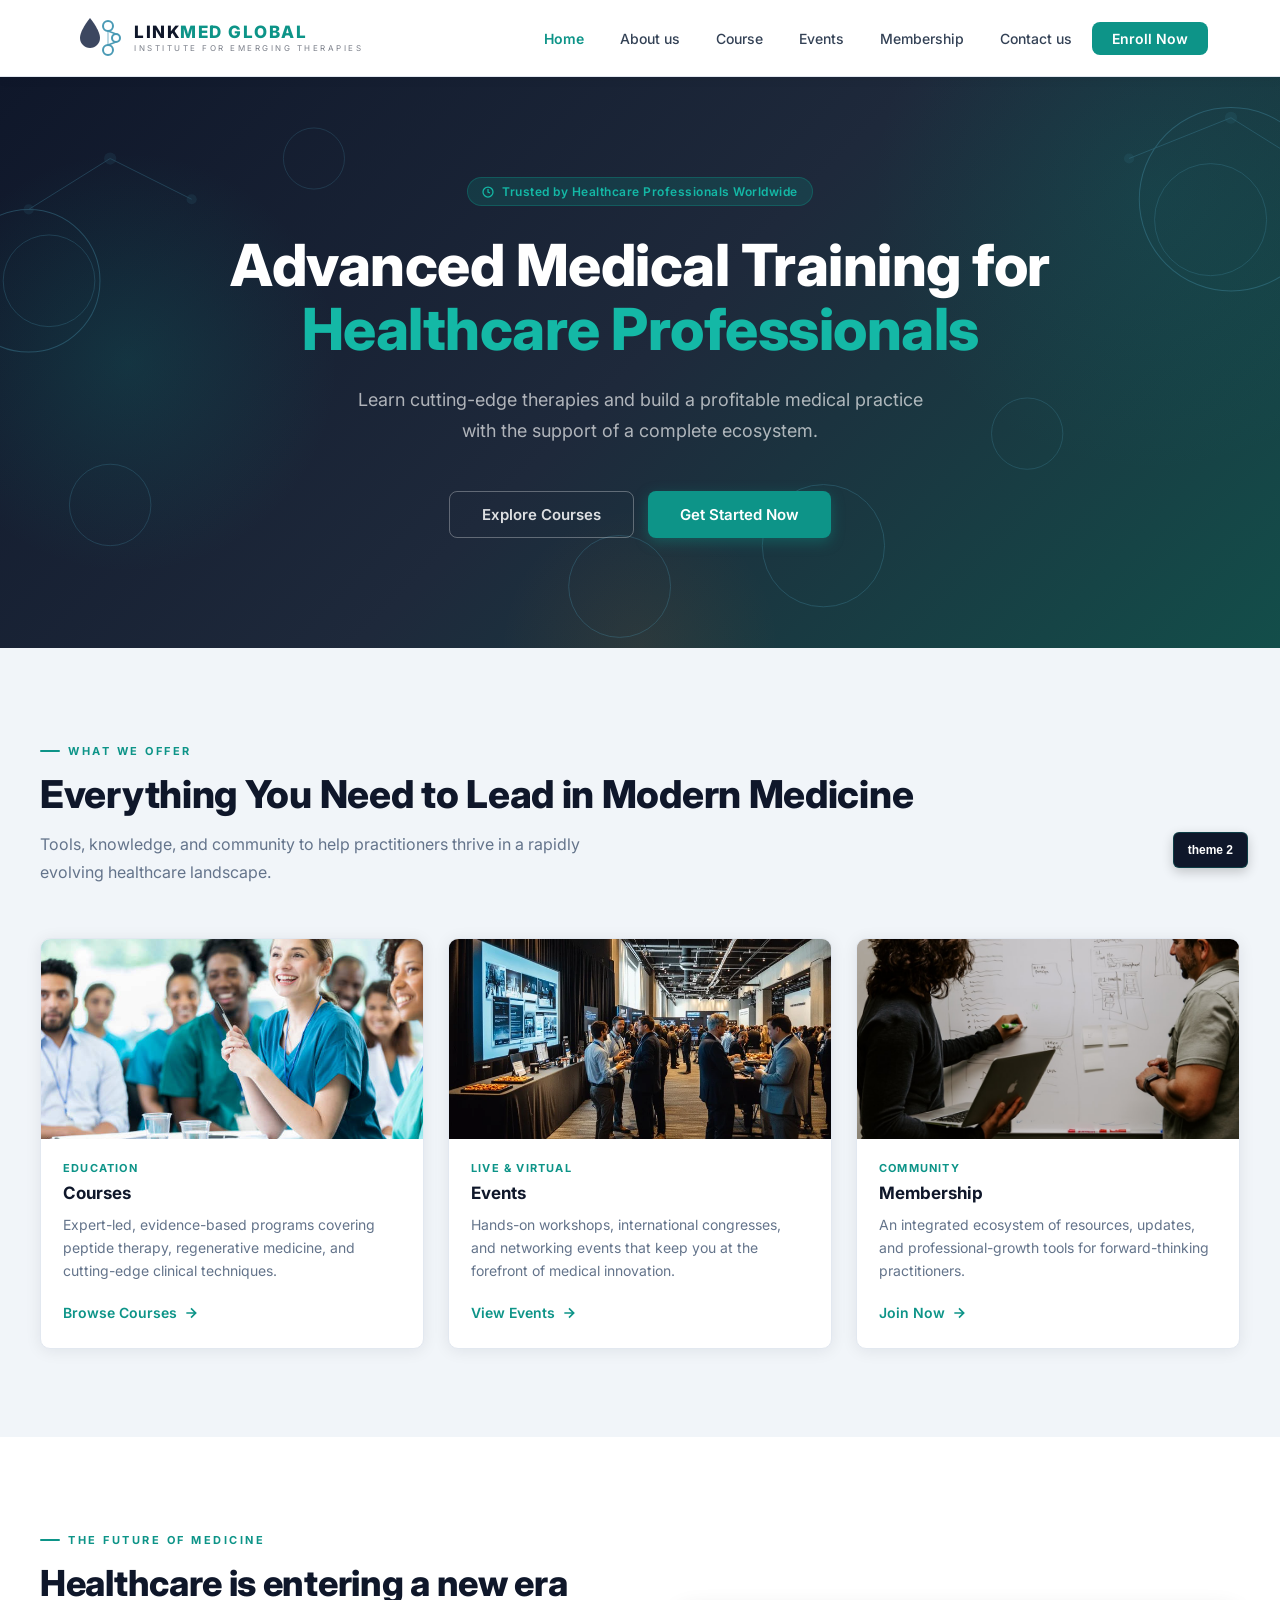
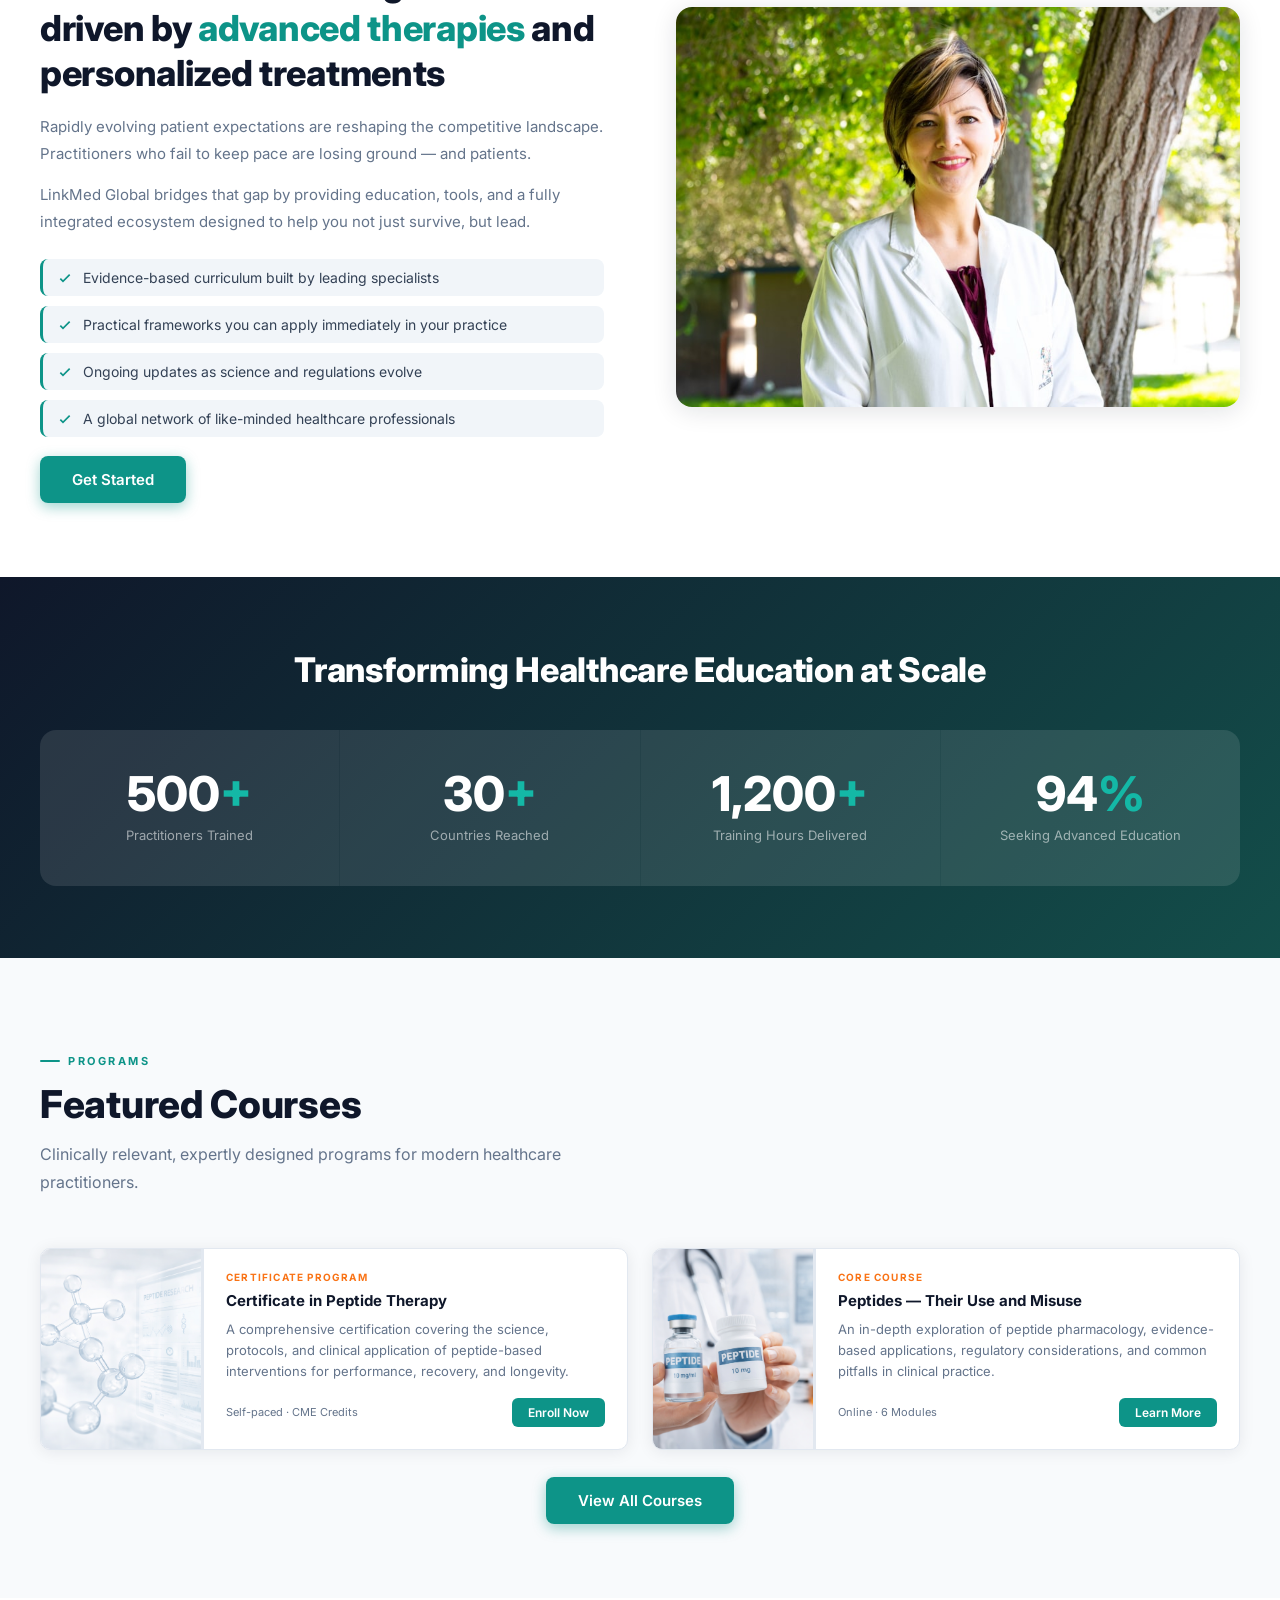
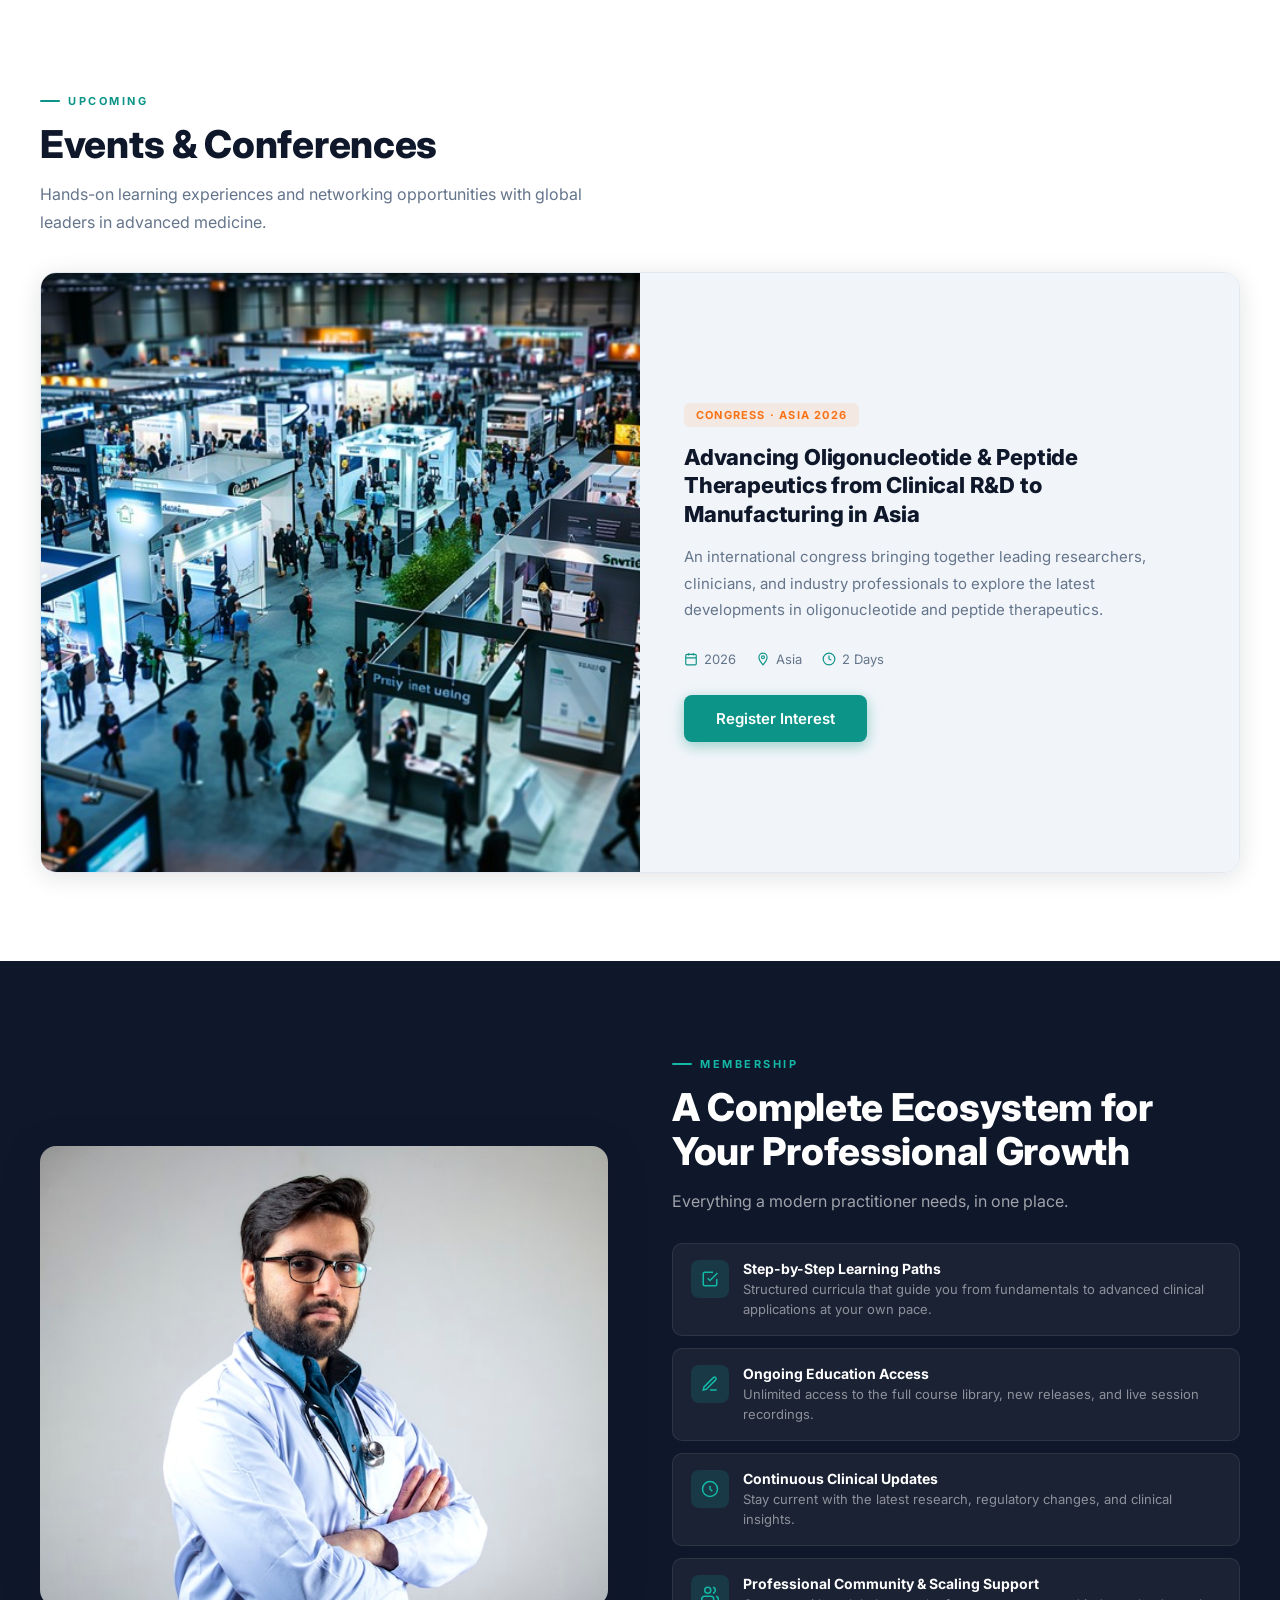
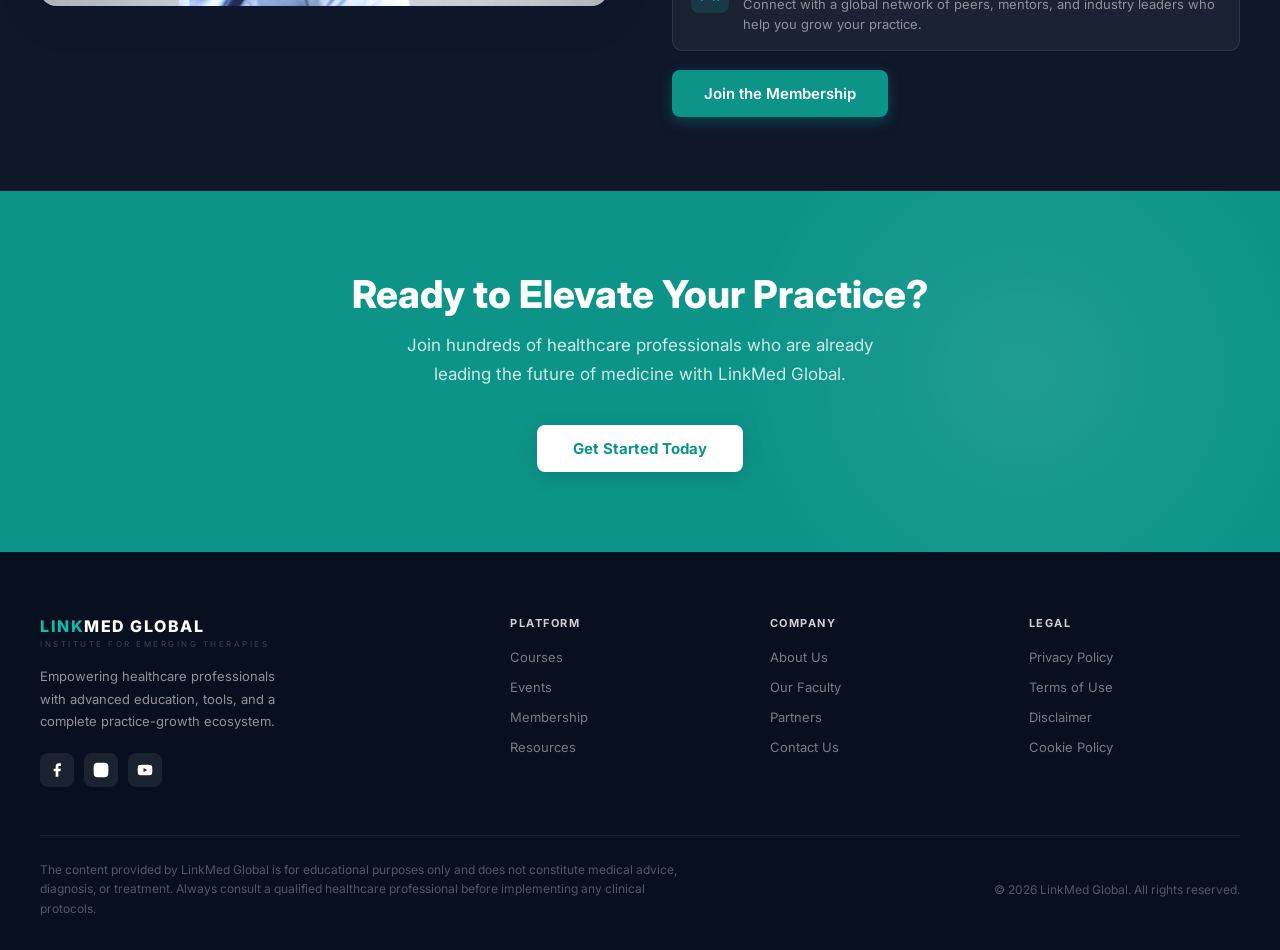
==== commit 30e77014: "Update conference image" ====
--- a/index.html
+++ b/index.html
@@ -260,7 +260,7 @@
     <p class="section-sub" style="margin-bottom: 36px;">Hands-on learning experiences and networking opportunities with global leaders in advanced medicine.</p>
     <div class="event-card">
       <div class="event-img">
-        <img src="images/event-bg.jpg" alt="Oligonucleotide Congress Asia" />
+        <img src="images/conference.jpg" alt="Oligonucleotide Congress Asia" />
       </div>
       <div class="event-body">
         <div class="event-tag">Congress · Asia 2026</div>
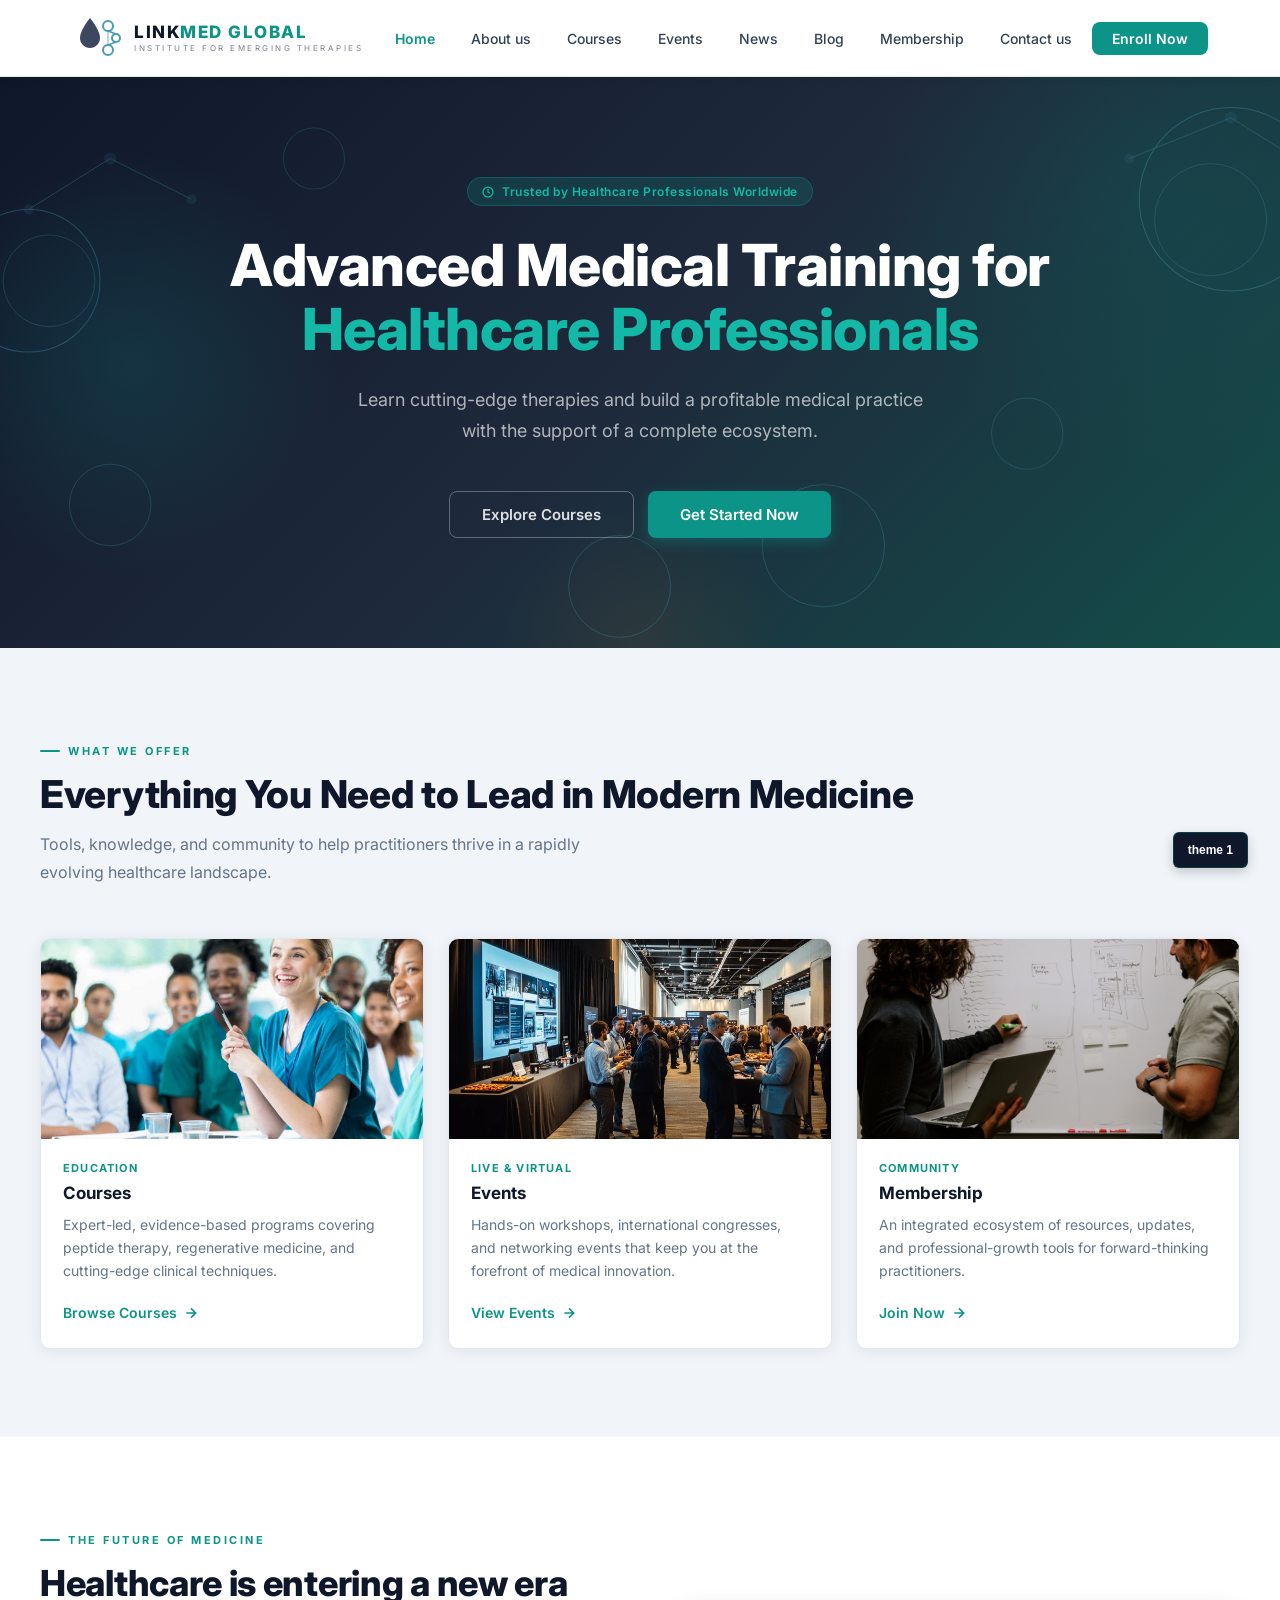
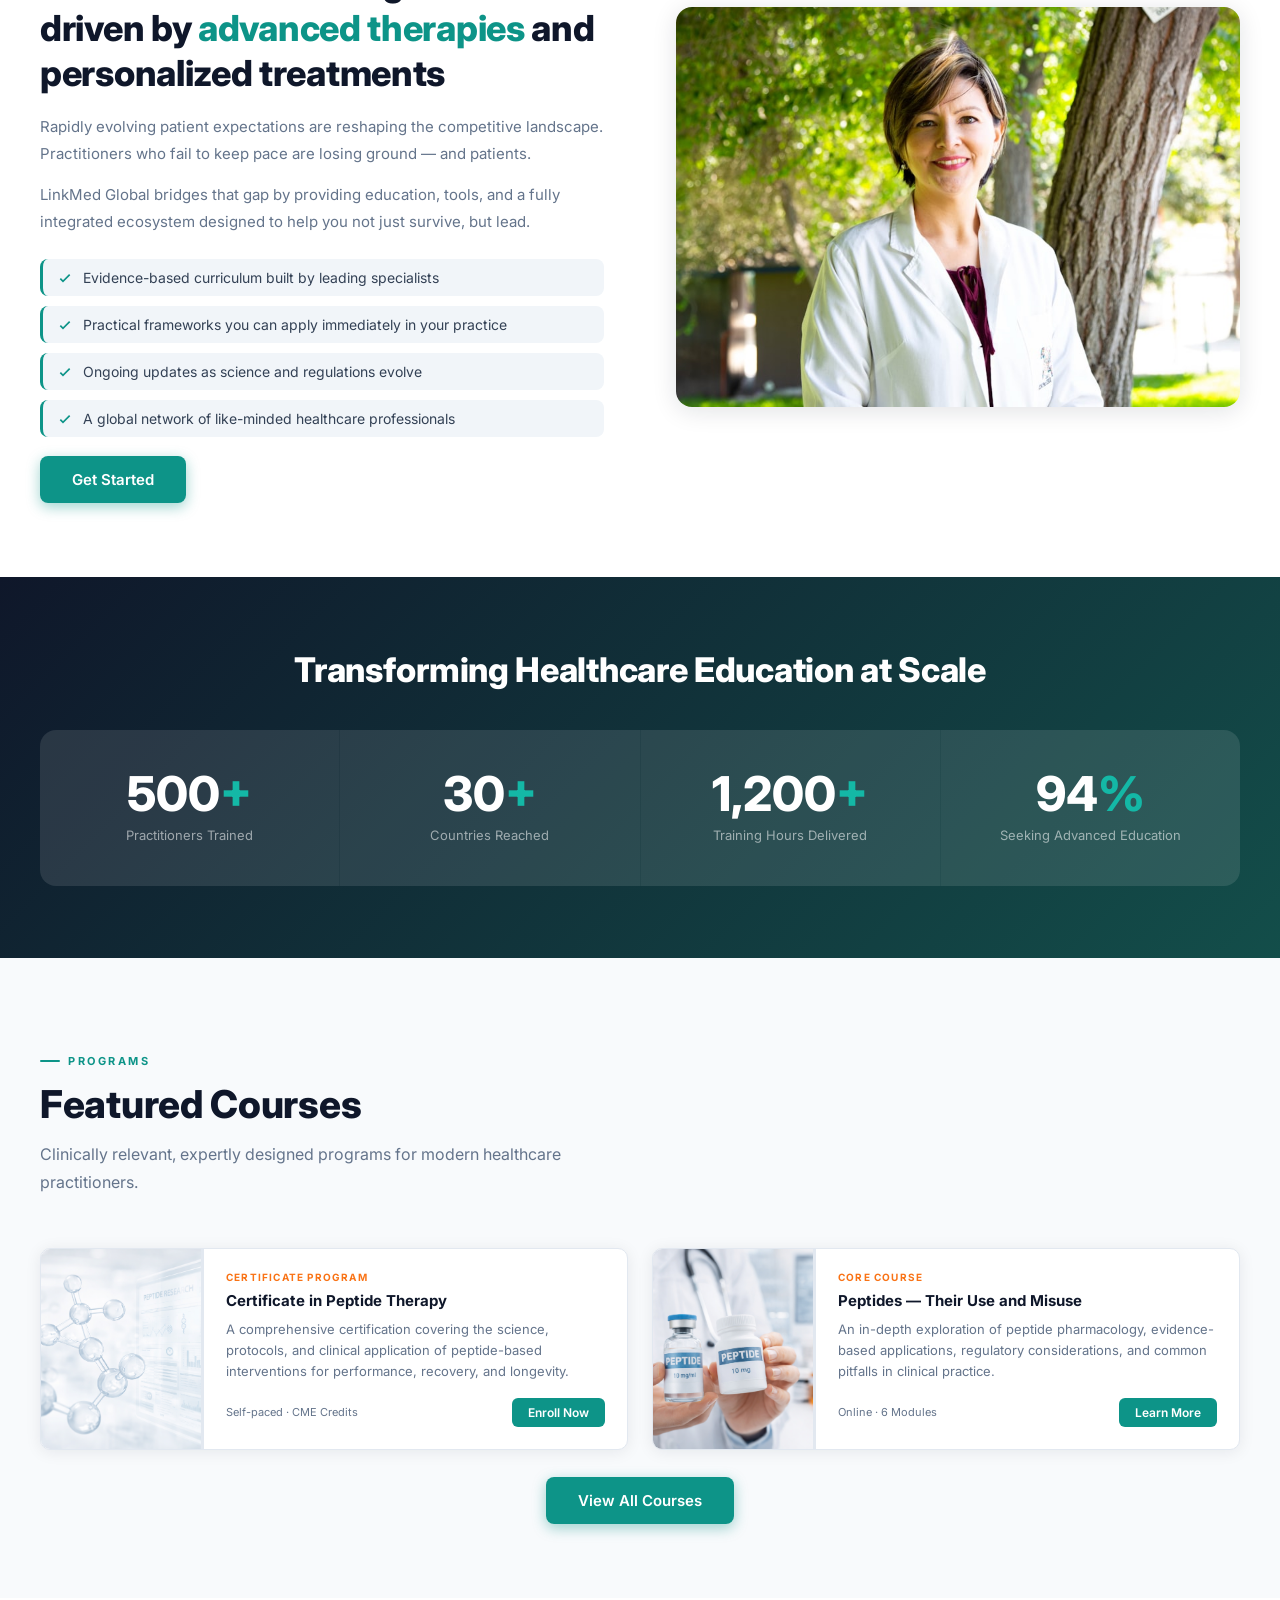
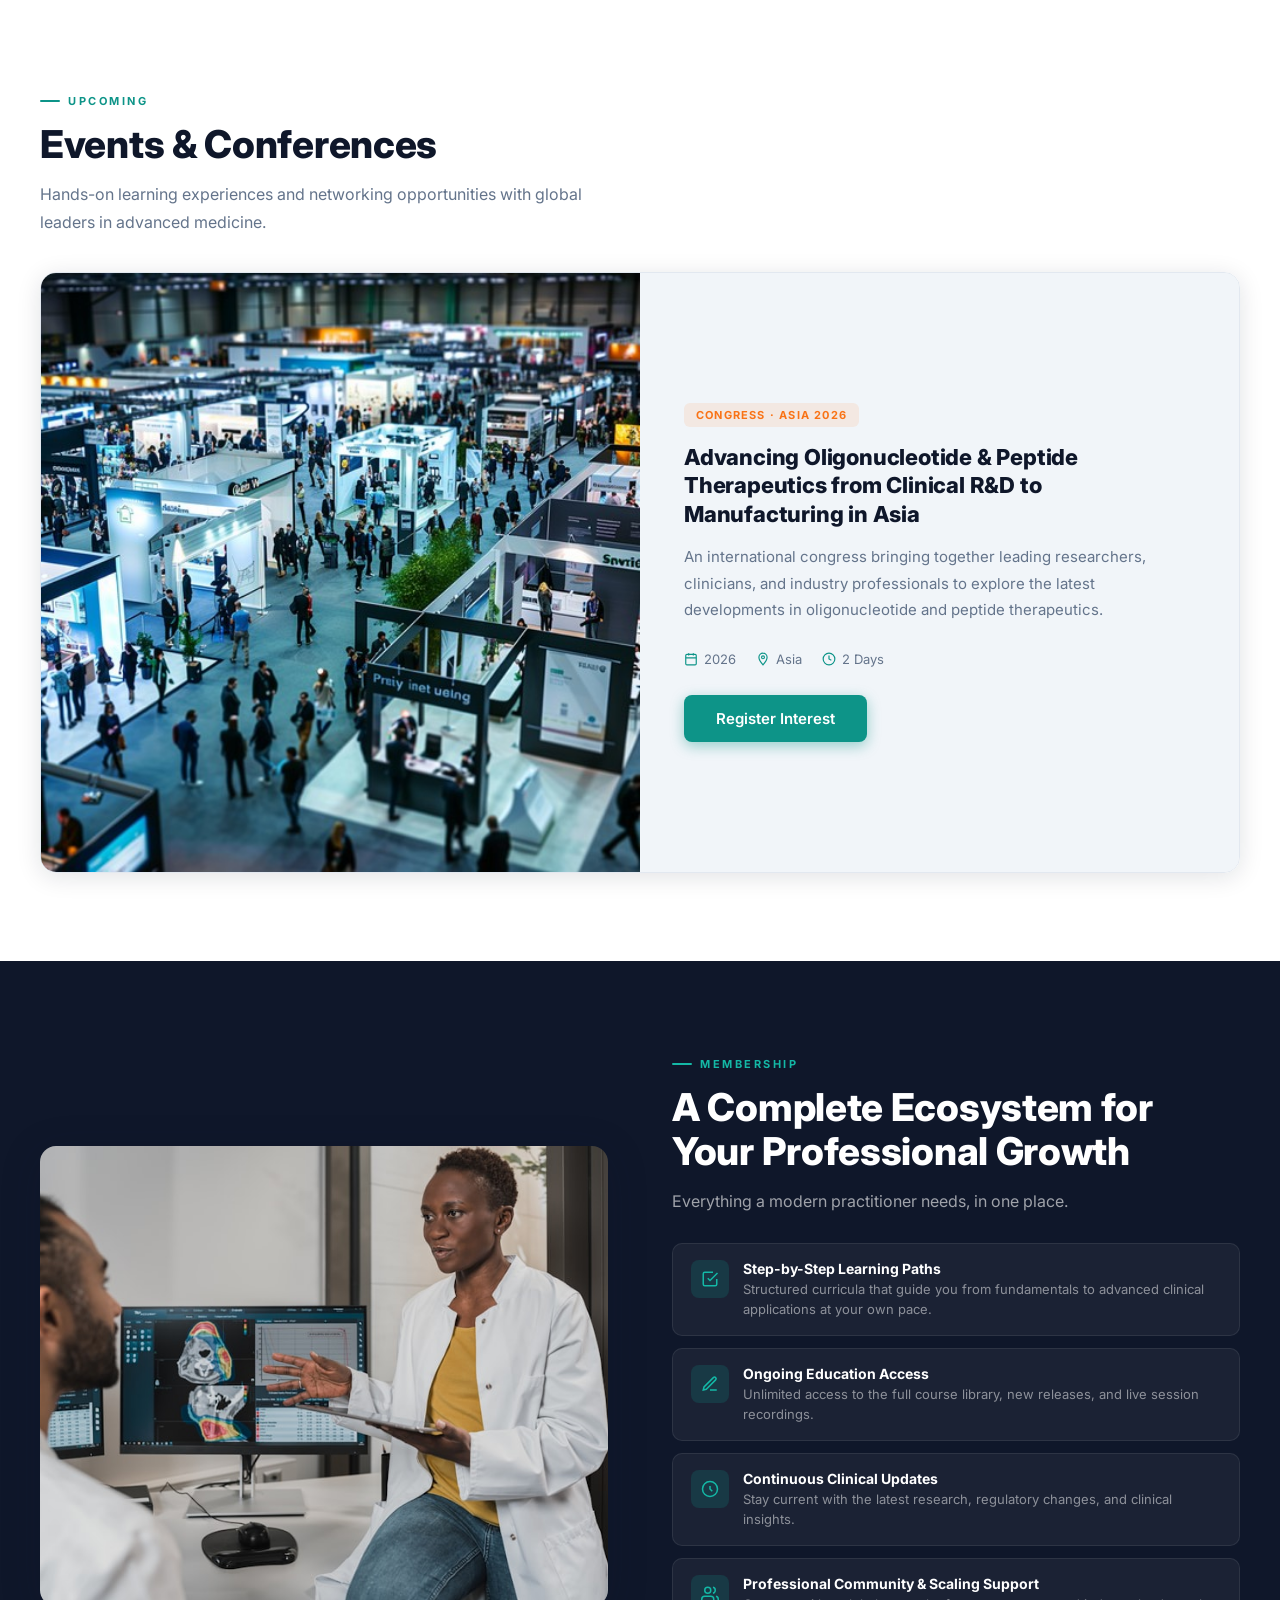
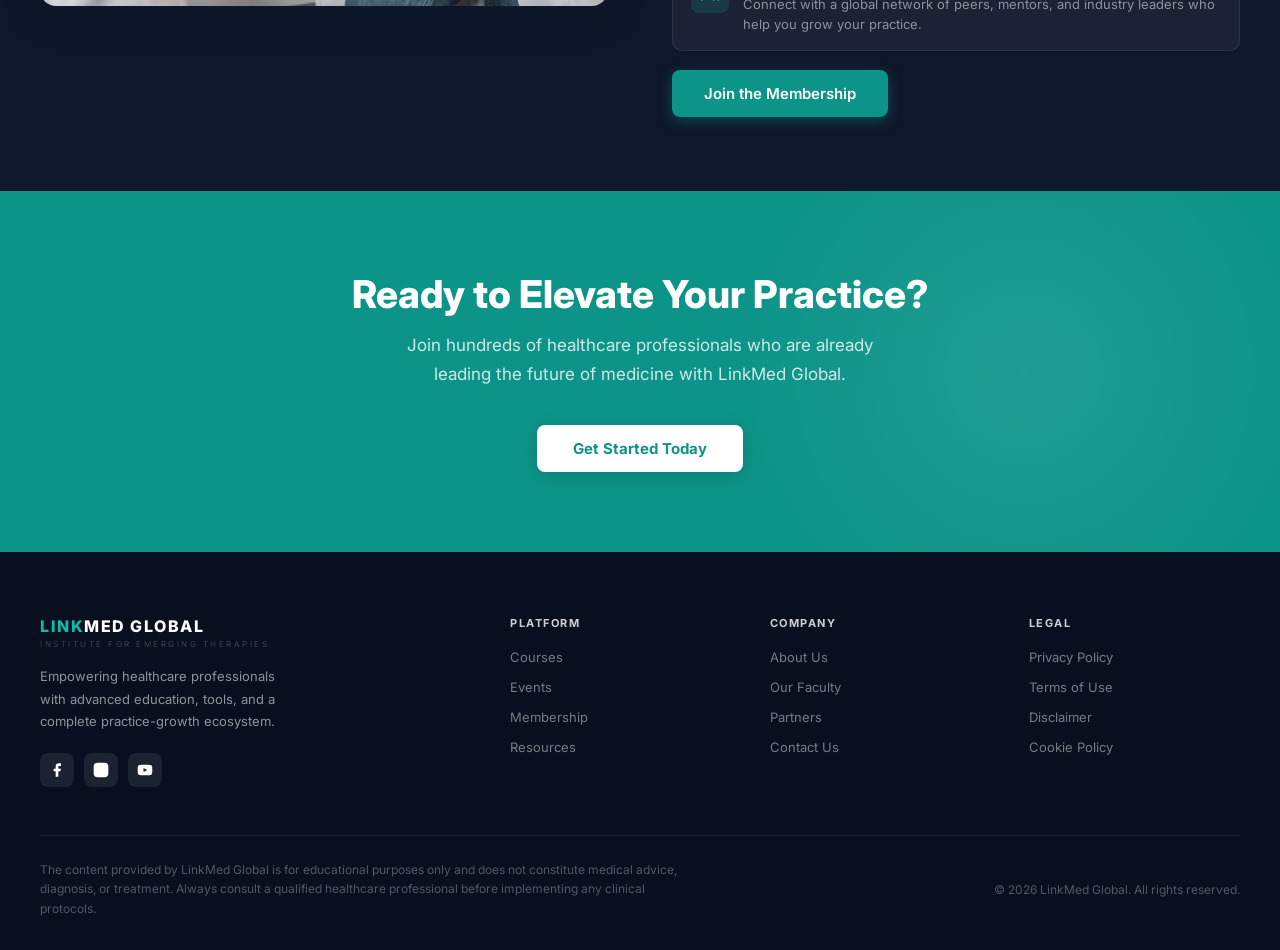
==== commit 64c15c74: "Updates" ====
--- a/index.html
+++ b/index.html
@@ -9,13 +9,24 @@
   <link href="https://fonts.googleapis.com/css2?family=Inter:wght@300;400;500;600;700;800&display=swap" rel="stylesheet" />
   <link rel="stylesheet" href="theme-1.css" id="theme-stylesheet" />
   <link rel="stylesheet" href="theme-2.css" id="theme-stylesheet-light" media="none" />
+  <link rel="stylesheet" href="theme-3.css" id="theme-stylesheet-gold" media="none" />
   <style>
     #theme-stylesheet[media="none"] { display: none; }
     #theme-stylesheet-light[media="none"] { display: none; }
   </style>
+  <!-- Google Tag Manager -->
+<script>(function(w,d,s,l,i){w[l]=w[l]||[];w[l].push({'gtm.start':
+new Date().getTime(),event:'gtm.js'});var f=d.getElementsByTagName(s)[0],
+j=d.createElement(s),dl=l!='dataLayer'?'&l='+l:'';j.async=true;j.src=
+'https://www.googletagmanager.com/gtm.js?id='+i+dl;f.parentNode.insertBefore(j,f);
+})(window,document,'script','dataLayer','GTM-WQJDXG9S');</script>
+<!-- End Google Tag Manager -->
 </head>
 <body>
-
+<!-- Google Tag Manager (noscript) -->
+<noscript><iframe src="https://www.googletagmanager.com/ns.html?id=GTM-WQJDXG9S"
+height="0" width="0" style="display:none;visibility:hidden"></iframe></noscript>
+<!-- End Google Tag Manager (noscript) -->
 <!-- ═══ HEADER ═══════════════════════════════ -->
 <header>
   <div class="header-inner">
@@ -43,8 +54,10 @@
     <nav id="main-nav">
       <a href="index.html" class="active">Home</a>
       <a href="about.html">About us</a>
-      <a href="courses.html">Course</a>
+      <a href="courses.html">Courses</a>
       <a href="events.html">Events</a>
+      <a href="news.html">News</a>
+      <a href="blog.html">Blog</a>
       <a href="membership.html">Membership</a>
       <a href="contact.html">Contact us</a>
       <a href="https://www.linkmedglobal.com/products/courses/dualpepcert" class="btn-nav-contact" target="_blank">Enroll Now</a>
@@ -83,15 +96,17 @@
     </svg>
   </div>
   <div class="hero-inner">
-    <div class="hero-eyebrow">
-      <svg width="12" height="12" viewBox="0 0 24 24" fill="none" stroke="currentColor" stroke-width="2.5"><circle cx="12" cy="12" r="10"/><path d="M12 6v6l4 2"/></svg>
-      Trusted by Healthcare Professionals Worldwide
-    </div>
-    <h1>Advanced Medical Training for <span>Healthcare Professionals</span></h1>
-    <p>Learn cutting-edge therapies and build a profitable medical practice with the support of a complete ecosystem.</p>
-    <div class="hero-btns">
-      <a href="#courses" class="btn-outline">Explore Courses</a>
-      <a href="https://www.linkmedglobal.com/products/courses/dualpepcert" class="btn-primary">Get Started Now</a>
+    <div class="hero-text">
+      <div class="hero-eyebrow">
+        <svg width="12" height="12" viewBox="0 0 24 24" fill="none" stroke="currentColor" stroke-width="2.5"><circle cx="12" cy="12" r="10"/><path d="M12 6v6l4 2"/></svg>
+        Trusted by Healthcare Professionals Worldwide
+      </div>
+      <h1>Advanced Medical Training for <span>Healthcare Professionals</span></h1>
+      <p>Learn cutting-edge therapies and build a profitable medical practice with the support of a complete ecosystem.</p>
+      <div class="hero-btns">
+        <a href="#courses" class="btn-outline">Explore Courses</a>
+        <a href="https://www.linkmedglobal.com/products/courses/dualpepcert" class="btn-primary">Get Started Now</a>
+      </div>
     </div>
   </div>
 </section>
@@ -419,39 +434,24 @@
     });
   });
 
-  // Theme switcher
   const themeToggle = document.getElementById('theme-toggle');
-  const darkStylesheet = document.getElementById('theme-stylesheet');
-  const lightStylesheet = document.getElementById('theme-stylesheet-light');
-
-  // Get saved theme or default to dark
-  const savedTheme = localStorage.getItem('theme') || 'dark';
-
+  const sheet1 = document.getElementById('theme-stylesheet');
+  const sheet2 = document.getElementById('theme-stylesheet-light');
+  const sheet3 = document.getElementById('theme-stylesheet-gold');
+  const themes = ['dark', 'light', 'gold'];
   function setTheme(theme) {
-    if (theme === 'light') {
-      darkStylesheet.media = 'none';
-      lightStylesheet.media = 'all';
-      themeToggle.textContent = 'theme 1';
-      themeToggle.title = 'Switch to dark theme';
-      document.documentElement.style.colorScheme = 'light';
-    } else {
-      darkStylesheet.media = 'all';
-      lightStylesheet.media = 'none';
-      themeToggle.textContent = 'theme 2';
-      themeToggle.title = 'Switch to light theme';
-      document.documentElement.style.colorScheme = 'dark';
-    }
+    sheet1.media = theme === 'dark' ? 'all' : 'none';
+    sheet2.media = theme === 'light' ? 'all' : 'none';
+    sheet3.media = theme === 'gold' ? 'all' : 'none';
+    themeToggle.textContent = { dark: 'theme 1', light: 'theme 2', gold: 'theme 3' }[theme];
+    document.documentElement.style.colorScheme = theme === 'dark' ? 'dark' : 'light';
     localStorage.setItem('theme', theme);
   }
-
-  // Initialize theme
-  setTheme(savedTheme);
-
-  // Toggle on click
+  const savedTheme = localStorage.getItem('theme') || 'dark';
+  setTheme(themes.includes(savedTheme) ? savedTheme : 'dark');
   themeToggle.addEventListener('click', () => {
-    const currentTheme = localStorage.getItem('theme') || 'dark';
-    const newTheme = currentTheme === 'dark' ? 'light' : 'dark';
-    setTheme(newTheme);
+    const cur = localStorage.getItem('theme') || 'dark';
+    setTheme(themes[(themes.indexOf(cur) + 1) % themes.length]);
   });
 </script>
 
--- a/theme-2.css
+++ b/theme-2.css
@@ -262,6 +262,11 @@
   transition: background .2s;
 }
 .btn-sm:hover { background: var(--teal); }
+.course-coming-soon {
+  font-size: 11px; font-weight: 700; letter-spacing: .04em; text-transform: uppercase;
+  color: var(--gray-500); border: 1.5px solid var(--gray-500);
+  padding: 5px 12px; border-radius: 20px; opacity: .7;
+}
 .courses-more { text-align: center; margin-top: 40px; }
 
 /* ─── EVENTS ──────────────────────────────── */
@@ -493,6 +498,72 @@
 .burger.open span:nth-child(1) { transform: translateY(7px) rotate(45deg); }
 .burger.open span:nth-child(2) { opacity: 0; }
 .burger.open span:nth-child(3) { transform: translateY(-7px) rotate(-45deg); }
+
+/* ─── NEWS ───────────────────────────────── */
+.news-filters {
+  display: flex; gap: 10px; flex-wrap: wrap; margin-bottom: 36px;
+}
+.news-filter {
+  background: var(--gray-50); border: 1.5px solid var(--gray-100);
+  color: var(--gray-700); font-size: 13px; font-weight: 600;
+  padding: 7px 18px; border-radius: 20px; cursor: pointer;
+  font-family: var(--font); transition: all .2s;
+}
+.news-filter:hover { border-color: var(--teal); color: var(--teal); }
+.news-filter.active { background: var(--teal); border-color: var(--teal); color: white; }
+.news-grid {
+  display: grid; grid-template-columns: repeat(auto-fill, minmax(340px, 1fr)); gap: 24px;
+}
+.news-card {
+  background: var(--off-white); border: 1px solid var(--gray-100);
+  border-radius: 14px; padding: 24px;
+  display: flex; flex-direction: column; gap: 12px;
+  transition: box-shadow .2s, transform .2s;
+}
+.news-card:hover { box-shadow: var(--shadow-md); transform: translateY(-2px); }
+.news-card-meta { display: flex; align-items: center; justify-content: space-between; }
+.news-source {
+  font-size: 11px; font-weight: 700; letter-spacing: .05em; text-transform: uppercase;
+  color: var(--teal);
+}
+.news-date { font-size: 12px; color: var(--gray-500); }
+.news-title { font-size: 16px; font-weight: 700; line-height: 1.4; flex: 1; }
+.news-title a { color: var(--navy); transition: color .2s; }
+.news-title a:hover { color: var(--teal); }
+.news-excerpt { font-size: 13px; color: var(--gray-500); line-height: 1.65; }
+.news-card-footer { display: flex; align-items: center; justify-content: space-between; margin-top: 4px; }
+.news-tag {
+  font-size: 11px; font-weight: 600; color: var(--gray-500);
+  background: var(--gray-100); padding: 4px 10px; border-radius: 12px;
+}
+.news-read-more { font-size: 13px; font-weight: 600; color: var(--teal); transition: opacity .2s; }
+.news-read-more:hover { opacity: .75; }
+
+/* ─── BLOG ───────────────────────────────── */
+.blog-grid {
+  display: grid; grid-template-columns: repeat(auto-fill, minmax(340px, 1fr)); gap: 28px;
+}
+.blog-card {
+  background: var(--off-white); border: 1px solid var(--gray-100);
+  border-radius: 16px; overflow: hidden;
+  display: flex; flex-direction: column;
+  transition: box-shadow .2s, transform .2s;
+}
+.blog-card:hover { box-shadow: var(--shadow-md); transform: translateY(-3px); }
+.blog-card-img { position: relative; height: 200px; overflow: hidden; }
+.blog-card-img img { width: 100%; height: 100%; object-fit: cover; display: block; transition: transform .4s; }
+.blog-card:hover .blog-card-img img { transform: scale(1.04); }
+.blog-category {
+  position: absolute; top: 14px; left: 14px;
+  font-size: 11px; font-weight: 700; letter-spacing: .05em; text-transform: uppercase;
+  background: var(--teal); color: white;
+  padding: 5px 12px; border-radius: 20px;
+}
+.blog-card-body { padding: 22px; display: flex; flex-direction: column; gap: 10px; flex: 1; }
+.blog-meta { display: flex; gap: 12px; font-size: 12px; color: var(--gray-500); }
+.blog-author { font-weight: 600; }
+.blog-title { font-size: 17px; font-weight: 700; line-height: 1.35; color: var(--navy); }
+.blog-excerpt { font-size: 13px; color: var(--gray-500); line-height: 1.65; flex: 1; }
 
 @media (max-width: 768px) {
   .team-grid { grid-template-columns: 1fr 1fr; }
--- a/theme-3.css
+++ b/theme-3.css
@@ -0,0 +1,590 @@
+*, *::before, *::after { box-sizing: border-box; margin: 0; padding: 0; }
+
+:root {
+  --navy:      #2c2c2c;
+  --navy-mid:  #3d3d3d;
+  --teal:      #c49a38;
+  --teal-light:#d4aa48;
+  --gold:      #8b6914;
+  --white:     #ffffff;
+  --off-white: #fdf9f0;
+  --gray-50:   #f8fafc;
+  --gray-100:  #f1f5f9;
+  --gray-300:  #cbd5e1;
+  --gray-500:  #64748b;
+  --gray-700:  #334155;
+  --font: 'Inter', sans-serif;
+  --radius: 10px;
+  --shadow: 0 2px 16px rgba(44,44,44,.05);
+  --shadow-md: 0 4px 24px rgba(44,44,44,.07);
+  --shadow-lg: 0 8px 40px rgba(44,44,44,.1);
+}
+
+html { scroll-behavior: smooth; }
+body { font-family: var(--font); color: var(--navy); background: var(--white); }
+img  { max-width: 100%; display: block; }
+a    { text-decoration: none; color: inherit; }
+
+/* ─── HEADER ─────────────────────────────── */
+header {
+  position: sticky; top: 0; z-index: 100;
+  background: white;
+  border-bottom: 2px solid var(--gray-100);
+  box-shadow: 0 1px 12px rgba(44,44,44,.03);
+}
+.header-inner {
+  max-width: 1200px; margin: 0 auto;
+  display: flex; align-items: center; justify-content: space-between;
+  padding: 0 32px; height: 76px;
+}
+
+/* Logo */
+.logo { display: flex; align-items: center; gap: 10px; }
+.logo-icon {
+  width: 52px; height: 52px;
+  display: flex; align-items: center; justify-content: center;
+}
+.logo-icon svg { width: 52px; height: 52px; }
+.logo-text-wrap { display: flex; flex-direction: column; line-height: 1; }
+.logo-name {
+  font-size: 17px; font-weight: 800; letter-spacing: 1.5px;
+  text-transform: uppercase; color: var(--teal);
+}
+.logo-name span { color: #000; }
+.logo-sub {
+  font-size: 8px; letter-spacing: 2.5px; text-transform: uppercase;
+  color: var(--navy); opacity: .5; margin-top: 3px;
+}
+
+/* Nav */
+nav { display: flex; align-items: center; gap: 4px; }
+nav a {
+  font-size: 14px; font-weight: 500; color: var(--gray-700);
+  padding: 8px 16px; border-radius: 8px;
+  transition: color .2s, background .2s;
+}
+nav a:hover { color: var(--navy); background: var(--off-white); }
+nav a.active { color: var(--navy); font-weight: 600; }
+.btn-nav-contact {
+  font-size: 14px !important; font-weight: 600 !important;
+  background: var(--navy) !important; color: white !important;
+  padding: 8px 20px !important; border-radius: 8px !important;
+  transition: background .2s !important;
+}
+.btn-nav-contact:hover { background: var(--navy-mid) !important; }
+
+/* ─── HERO (light) ───────────────────────── */
+.hero {
+  position: relative; overflow: hidden;
+  background: linear-gradient(135deg, #fdf9f0 0%, #e0f2fe 50%, #dbeafe 100%);
+  padding: 100px 32px 110px;
+  text-align: center;
+}
+.hero::before {
+  content: '';
+  position: absolute; inset: 0;
+  background:
+    radial-gradient(circle 300px at 10% 50%, rgba(8,145,178,.08) 0%, transparent 70%),
+    radial-gradient(circle 400px at 90% 20%, rgba(8,145,178,.06) 0%, transparent 70%),
+    radial-gradient(circle 200px at 50% 100%, rgba(245,158,11,.04) 0%, transparent 70%);
+  pointer-events: none;
+}
+.hero-bubbles {
+  position: absolute; inset: 0; pointer-events: none; overflow: hidden;
+}
+.hero-inner {
+  max-width: 820px; margin: 0 auto; position: relative;
+}
+.hero-eyebrow {
+  display: inline-flex; align-items: center; gap: 8px;
+  background: rgba(196,154,56,.1); border: 1px solid rgba(196,154,56,.2);
+  color: var(--teal); font-size: 12px; font-weight: 600; letter-spacing: .5px;
+  padding: 6px 14px; border-radius: 100px; margin-bottom: 28px;
+}
+.hero h1 {
+  font-size: clamp(34px, 5vw, 58px); font-weight: 800;
+  color: #000; line-height: 1.1; margin-bottom: 22px;
+  letter-spacing: -.5px;
+}
+.hero h1 span { color: var(--teal); }
+.hero p {
+  font-size: 18px; color: var(--gray-500);
+  line-height: 1.75; max-width: 600px; margin: 0 auto 44px;
+}
+.hero-btns { display: flex; gap: 14px; justify-content: center; flex-wrap: wrap; }
+.btn-primary {
+  background: var(--teal); color: white;
+  padding: 14px 32px; border-radius: 8px;
+  font-size: 15px; font-weight: 600;
+  box-shadow: 0 4px 14px rgba(196,154,56,.2);
+  transition: background .2s;
+}
+.btn-primary:hover { background: #3b82f6; }
+.btn-outline {
+  background: white; color: var(--navy);
+  padding: 13px 32px; border-radius: 8px;
+  font-size: 15px; font-weight: 600;
+  border: 1.5px solid var(--gray-300);
+  transition: all .2s;
+}
+.btn-outline:hover { border-color: var(--navy); background: var(--gray-50); }
+
+/* ─── SECTION COMMONS ────────────────────── */
+.section { padding: 88px 32px; }
+.section-inner { max-width: 1200px; margin: 0 auto; }
+.section-label {
+  font-size: 11px; font-weight: 700; letter-spacing: 2.5px;
+  text-transform: uppercase; color: var(--teal);
+  display: inline-flex; align-items: center; gap: 8px; margin-bottom: 14px;
+}
+.section-label::before {
+  content: ''; width: 20px; height: 2px; background: var(--teal); border-radius: 2px;
+}
+.section-title {
+  font-size: clamp(26px, 3vw, 40px); font-weight: 800;
+  color: #000; line-height: 1.15; margin-bottom: 14px;
+  letter-spacing: -.3px;
+}
+.section-sub {
+  font-size: 16px; color: var(--gray-500); line-height: 1.75;
+  max-width: 580px; margin-bottom: 52px;
+}
+
+/* ─── CARDS ──────────────────────────────── */
+.cards-section { background: white; }
+.cards { display: grid; grid-template-columns: repeat(3, 1fr); gap: 24px; }
+.card {
+  border-radius: var(--radius); overflow: hidden;
+  box-shadow: var(--shadow);
+  border: 1px solid var(--gray-100);
+  transition: transform .25s, box-shadow .25s;
+  background: white;
+  position: relative;
+}
+.card::after {
+  content: ''; position: absolute; top: 0; left: 0; right: 0;
+  height: 3px; background: var(--teal);
+  transform: scaleX(0); transform-origin: left;
+  transition: transform .3s;
+}
+.card:hover::after { transform: scaleX(1); }
+.card:hover { transform: translateY(-4px); box-shadow: var(--shadow-lg); }
+.card-img { height: 200px; overflow: hidden; }
+.card-img img { width: 100%; height: 100%; object-fit: cover; transition: transform .5s; }
+.card:hover .card-img img { transform: scale(1.06); }
+.card-body { padding: 22px 22px 26px; }
+.card-tag {
+  font-size: 11px; font-weight: 700; letter-spacing: 1.2px;
+  text-transform: uppercase; color: var(--teal); margin-bottom: 8px;
+}
+.card-title { font-size: 17px; font-weight: 700; color: #000; margin-bottom: 10px; }
+.card-text  { font-size: 14px; color: var(--gray-500); line-height: 1.65; margin-bottom: 20px; }
+.btn-link {
+  display: inline-flex; align-items: center; gap: 6px;
+  font-size: 14px; font-weight: 600; color: var(--teal);
+  transition: gap .2s;
+}
+.btn-link:hover { gap: 10px; }
+.btn-link svg { width: 16px; height: 16px; }
+
+/* ─── ABOUT / FUTURE ─────────────────────── */
+.about { background: var(--off-white); }
+.about-inner {
+  max-width: 1200px; margin: 0 auto;
+  display: grid; grid-template-columns: 1fr 1fr; gap: 72px; align-items: center;
+}
+.about-img {
+  border-radius: 16px; overflow: hidden; box-shadow: var(--shadow-md);
+  position: relative;
+}
+.about-img::before {
+  content: ''; position: absolute; inset: -8px; z-index: -1;
+  background: var(--teal); border-radius: 20px; opacity: .1;
+}
+.about-img img { width: 100%; height: 400px; object-fit: cover; }
+.about h2 { font-size: clamp(24px, 2.8vw, 36px); font-weight: 800; color: #000; line-height: 1.25; margin-bottom: 18px; letter-spacing: -.3px; }
+.about h2 em { color: var(--teal); font-style: normal; }
+.about p { font-size: 15px; color: var(--gray-500); line-height: 1.8; margin-bottom: 14px; }
+.check-list { list-style: none; margin-top: 24px; display: flex; flex-direction: column; gap: 10px; }
+.check-list li {
+  display: flex; align-items: flex-start; gap: 10px;
+  font-size: 14px; color: var(--gray-700); background: white;
+  padding: 10px 14px; border-radius: 8px;
+  border-left: 3px solid var(--teal);
+  box-shadow: var(--shadow);
+}
+.check-list li svg { width: 16px; height: 16px; min-width: 16px; margin-top: 1px; stroke: var(--teal); }
+
+/* ─── STATS ──────────────────────────────── */
+.stats {
+  background: linear-gradient(135deg, #fdf9f0 0%, #f0e4c4 100%);
+  padding: 72px 32px;
+}
+.stats-inner { max-width: 1200px; margin: 0 auto; }
+.stats-grid {
+  display: grid; grid-template-columns: repeat(4, 1fr);
+  gap: 1px; background: var(--gray-300);
+  border-radius: 16px; overflow: hidden;
+}
+.stat-item {
+  text-align: center; padding: 40px 20px;
+  background: white;
+  transition: background .2s;
+}
+.stat-item:hover { background: var(--off-white); }
+.stat-number { font-size: 48px; font-weight: 800; color: #000; line-height: 1; margin-bottom: 8px; }
+.stat-number span { color: var(--teal); }
+.stat-label { font-size: 13px; color: var(--gray-500); line-height: 1.5; }
+.stats-title { font-size: clamp(22px, 2.8vw, 34px); font-weight: 800; color: #000; text-align: center; margin-bottom: 40px; letter-spacing: -.3px; }
+
+/* ─── COURSES ─────────────────────────────── */
+.courses-section { background: var(--gray-50); }
+.courses-grid { display: grid; grid-template-columns: repeat(2, 1fr); gap: 24px; }
+.course-card {
+  border-radius: var(--radius); overflow: hidden; display: flex;
+  border: 1px solid var(--gray-100); box-shadow: var(--shadow);
+  transition: transform .25s, box-shadow .25s; background: white;
+}
+.course-card:hover { transform: translateY(-4px); box-shadow: var(--shadow-lg); }
+.course-img { width: 160px; min-width: 160px; overflow: hidden; position: relative; }
+.course-img img { width: 100%; height: 100%; object-fit: cover; }
+.course-body { padding: 22px; display: flex; flex-direction: column; border-left: 3px solid var(--gray-100); transition: border-color .2s; }
+.course-card:hover .course-body { border-left-color: var(--teal); }
+.course-level { font-size: 10px; font-weight: 700; letter-spacing: 1.2px; text-transform: uppercase; color: var(--gold); margin-bottom: 8px; }
+.course-title { font-size: 15px; font-weight: 700; color: #000; margin-bottom: 8px; line-height: 1.35; }
+.course-desc  { font-size: 13px; color: var(--gray-500); line-height: 1.6; flex: 1; margin-bottom: 16px; }
+.course-footer { display: flex; align-items: center; justify-content: space-between; }
+.course-meta  { font-size: 11px; color: var(--gray-500); }
+.btn-sm {
+  background: var(--navy); color: white;
+  padding: 7px 16px; border-radius: 6px;
+  font-size: 12px; font-weight: 600;
+  transition: background .2s;
+}
+.btn-sm:hover { background: var(--teal); }
+.course-coming-soon {
+  font-size: 11px; font-weight: 700; letter-spacing: .04em; text-transform: uppercase;
+  color: var(--gray-500); border: 1.5px solid var(--gray-500);
+  padding: 5px 12px; border-radius: 20px; opacity: .7;
+}
+.courses-more { text-align: center; margin-top: 40px; }
+
+/* ─── EVENTS ──────────────────────────────── */
+.events-section { background: white; }
+.event-card {
+  border-radius: 16px; overflow: hidden;
+  display: grid; grid-template-columns: 1fr 1fr;
+  box-shadow: var(--shadow-md); border: 1px solid var(--gray-100);
+}
+.event-img { overflow: hidden; }
+.event-img img { width: 100%; height: 100%; object-fit: cover; min-height: 360px; }
+.event-body { padding: 48px 44px; display: flex; flex-direction: column; justify-content: center; background: var(--off-white); }
+.event-tag {
+  font-size: 11px; font-weight: 700; letter-spacing: 1.2px; text-transform: uppercase;
+  color: var(--gold); background: rgba(245,158,11,.1);
+  display: inline-block; padding: 5px 12px; border-radius: 6px; margin-bottom: 16px; align-self: flex-start;
+}
+.event-title { font-size: 22px; font-weight: 800; color: #000; line-height: 1.3; margin-bottom: 16px; letter-spacing: -.2px; }
+.event-desc  { font-size: 15px; color: var(--gray-500); line-height: 1.75; margin-bottom: 28px; }
+.event-meta  { display: flex; gap: 20px; flex-wrap: wrap; margin-bottom: 28px; }
+.event-meta-item { display: flex; align-items: center; gap: 6px; font-size: 13px; color: var(--gray-500); }
+.event-meta-item svg { width: 14px; height: 14px; stroke: var(--teal); flex-shrink: 0; }
+
+/* ─── MEMBERSHIP ─────────────────────────── */
+.membership-section { background: var(--off-white); }
+.membership-section .section-title { color: var(--navy); }
+.membership-section .section-sub { color: var(--gray-500); }
+.membership-section .section-label { color: var(--teal); }
+.membership-section .section-label::before { background: var(--teal); }
+.membership-inner {
+  max-width: 1200px; margin: 0 auto;
+  display: grid; grid-template-columns: 1fr 1fr; gap: 64px; align-items: center;
+}
+.membership-img { border-radius: 16px; overflow: hidden; box-shadow: var(--shadow-lg); }
+.membership-img img { width: 100%; height: 460px; object-fit: cover; }
+.benefits { display: flex; flex-direction: column; gap: 12px; margin-top: 28px; }
+.benefit {
+  display: flex; gap: 14px; align-items: flex-start;
+  padding: 16px 18px; border-radius: 10px;
+  background: white;
+  border: 1px solid var(--gray-100);
+  box-shadow: var(--shadow);
+  transition: all .2s;
+}
+.benefit:hover { background: var(--off-white); border-color: var(--teal); }
+.benefit-icon {
+  width: 38px; height: 38px; min-width: 38px; border-radius: 8px;
+  background: rgba(8,145,178,.12);
+  display: flex; align-items: center; justify-content: center;
+}
+.benefit-icon svg { width: 18px; height: 18px; stroke: var(--teal); }
+.benefit-title { font-size: 14px; font-weight: 700; color: #000; margin-bottom: 3px; }
+.benefit-desc  { font-size: 13px; color: var(--gray-500); line-height: 1.5; }
+.membership-cta { margin-top: 32px; }
+
+/* ─── CTA BAND ────────────────────────────── */
+.cta-band {
+  background: linear-gradient(135deg, #2c2c2c 0%, #3d3d3d 100%);
+  padding: 80px 32px; text-align: center; color: white;
+  position: relative; overflow: hidden;
+}
+.cta-band::before {
+  content: ''; position: absolute; inset: 0;
+  background: radial-gradient(circle 400px at 80% 50%, rgba(255,255,255,.08) 0%, transparent 70%);
+  pointer-events: none;
+}
+.cta-band h2 { font-size: clamp(26px, 3vw, 42px); font-weight: 800; margin-bottom: 14px; position: relative; }
+.cta-band p { font-size: 17px; color: rgba(255,255,255,.8); max-width: 480px; margin: 0 auto 36px; line-height: 1.7; position: relative; }
+.btn-white {
+  display: inline-block; background: white; color: var(--navy);
+  padding: 14px 36px; border-radius: 8px;
+  font-size: 15px; font-weight: 700;
+  box-shadow: 0 4px 20px rgba(44,44,44,.1);
+  transition: background .2s;
+  position: relative;
+}
+.btn-white:hover { background: #fdf9f0; }
+
+/* ─── FOOTER ──────────────────────────────── */
+footer { background: #1a1a1a; color: rgba(255,255,255,.6); padding: 64px 32px 32px; }
+.footer-inner {
+  max-width: 1200px; margin: 0 auto;
+  display: grid; grid-template-columns: 2fr 1fr 1fr 1fr; gap: 48px;
+  margin-bottom: 48px;
+}
+.footer-brand p { font-size: 13px; line-height: 1.75; margin: 16px 0 20px; max-width: 260px; }
+.footer-logo-name { font-size: 16px; font-weight: 800; letter-spacing: 1.5px; text-transform: uppercase; color: white; }
+.footer-logo-name span { color: var(--teal); }
+.footer-logo-sub { font-size: 8px; letter-spacing: 2.5px; text-transform: uppercase; opacity: .4; margin-top: 3px; }
+.social-links { display: flex; gap: 10px; }
+.social-link {
+  width: 34px; height: 34px; background: rgba(255,255,255,.1);
+  border-radius: 8px; display: flex; align-items: center; justify-content: center;
+  transition: background .2s;
+}
+.social-link:hover { background: var(--teal); }
+.social-link svg { width: 16px; height: 16px; fill: white; }
+.footer-col h4 {
+  font-size: 11px; font-weight: 700; letter-spacing: 1.5px;
+  text-transform: uppercase; color: rgba(255,255,255,.8); margin-bottom: 16px;
+}
+.footer-col ul { list-style: none; display: flex; flex-direction: column; gap: 10px; }
+.footer-col ul li a { font-size: 13px; color: rgba(255,255,255,.45); transition: color .2s; }
+.footer-col ul li a:hover { color: var(--teal); }
+.footer-bottom {
+  max-width: 1200px; margin: 0 auto;
+  padding-top: 24px; border-top: 1px solid rgba(255,255,255,.1);
+  display: flex; justify-content: space-between; align-items: center;
+  gap: 20px; flex-wrap: wrap;
+}
+.footer-bottom p   { font-size: 12px; color: rgba(255,255,255,.3); max-width: 640px; line-height: 1.6; }
+.footer-bottom span { font-size: 12px; color: rgba(255,255,255,.3); white-space: nowrap; }
+
+/* ─── THEME TOGGLE ─────────────────────── */
+.theme-toggle-fixed {
+  position: fixed; bottom: 32px; right: 32px; z-index: 999;
+  background: white; color: var(--navy);
+  border: 1px solid rgba(196,154,56,.4);
+  padding: 10px 14px; border-radius: 6px;
+  font-size: 12px; font-weight: 600;
+  cursor: pointer; transition: all .2s;
+  box-shadow: 0 4px 12px rgba(44,44,44,.08);
+}
+.theme-toggle-fixed:hover {
+  background: var(--off-white);
+  border-color: var(--teal);
+  box-shadow: 0 6px 16px rgba(196,154,56,.12);
+}
+
+/* ─── PAGE HERO ──────────────────────────── */
+.page-hero {
+  background: linear-gradient(135deg, #fdf9f0 0%, #e0f2fe 50%, #dbeafe 100%);
+  padding: 72px 32px 80px; text-align: center; position: relative; overflow: hidden;
+}
+.page-hero-inner { max-width: 720px; margin: 0 auto; position: relative; }
+.page-hero h1 { font-size: clamp(28px, 4vw, 48px); font-weight: 800; color: #000; line-height: 1.15; margin: 12px 0 16px; letter-spacing: -.3px; }
+.page-hero h1 span { color: var(--teal); }
+.page-hero p { font-size: 16px; color: var(--gray-500); line-height: 1.75; max-width: 540px; margin: 0 auto; }
+
+/* ─── TEAM ───────────────────────────────── */
+.team-grid { display: grid; grid-template-columns: repeat(4,1fr); gap: 20px; margin-top: 8px; }
+.team-card { background: white; border: 1px solid var(--gray-100); border-radius: var(--radius); padding: 24px 20px; text-align: center; box-shadow: var(--shadow); transition: transform .2s, box-shadow .2s; }
+.team-card:hover { transform: translateY(-3px); box-shadow: var(--shadow-md); }
+.team-avatar { width: 52px; height: 52px; border-radius: 50%; background: var(--teal); color: white; font-size: 15px; font-weight: 700; display: flex; align-items: center; justify-content: center; margin: 0 auto 12px; }
+.team-name { font-size: 15px; font-weight: 700; color: #000; margin-bottom: 3px; }
+.team-role { font-size: 11px; font-weight: 600; color: var(--teal); text-transform: uppercase; letter-spacing: .8px; margin-bottom: 10px; }
+.team-bio { font-size: 13px; color: var(--gray-500); line-height: 1.6; }
+
+/* ─── PRICING ────────────────────────────── */
+.pricing-grid { display: grid; grid-template-columns: repeat(3,1fr); gap: 20px; margin-top: 8px; }
+.pricing-card { background: white; border: 1px solid var(--gray-100); border-radius: 12px; padding: 28px 24px; display: flex; flex-direction: column; gap: 6px; position: relative; box-shadow: var(--shadow); }
+.pricing-card--featured { border-color: var(--teal); box-shadow: 0 0 0 1px var(--teal), var(--shadow-md); }
+.pricing-badge { position: absolute; top: -11px; left: 50%; transform: translateX(-50%); background: var(--teal); color: white; font-size: 10px; font-weight: 700; letter-spacing: 1px; text-transform: uppercase; padding: 4px 12px; border-radius: 20px; }
+.pricing-name { font-size: 13px; font-weight: 700; text-transform: uppercase; letter-spacing: 1.2px; color: var(--gray-500); }
+.pricing-price { font-size: 38px; font-weight: 800; color: #000; line-height: 1; margin: 4px 0 6px; }
+.pricing-price span { font-size: 15px; font-weight: 500; color: var(--gray-500); }
+.pricing-desc { font-size: 13px; color: var(--gray-500); line-height: 1.6; margin-bottom: 8px; }
+.pricing-list { list-style: none; display: flex; flex-direction: column; gap: 8px; flex: 1; margin-bottom: 20px; }
+.pricing-list li { display: flex; align-items: flex-start; gap: 8px; font-size: 13px; color: var(--gray-700); }
+.pricing-list li svg { width: 14px; min-width: 14px; height: 14px; margin-top: 2px; stroke: var(--teal); }
+
+/* ─── TESTIMONIALS ───────────────────────── */
+.testimonials-grid { display: grid; grid-template-columns: repeat(3,1fr); gap: 20px; margin-top: 8px; }
+.testimonial-card { background: var(--off-white); border: 1px solid var(--gray-100); border-radius: var(--radius); padding: 24px; }
+.testimonial-text { font-size: 14px; color: var(--gray-700); line-height: 1.7; margin-bottom: 20px; font-style: italic; }
+.testimonial-author { display: flex; align-items: center; gap: 12px; }
+.testimonial-avatar { width: 40px; height: 40px; border-radius: 50%; background: var(--teal); color: white; font-size: 13px; font-weight: 700; display: flex; align-items: center; justify-content: center; flex-shrink: 0; }
+.testimonial-name { font-size: 13px; font-weight: 700; color: #000; }
+.testimonial-role { font-size: 12px; color: var(--gray-500); }
+
+/* ─── CONTACT ────────────────────────────── */
+.contact-inner { max-width: 1100px; margin: 0 auto; display: grid; grid-template-columns: 1fr 380px; gap: 48px; align-items: start; }
+.contact-form-wrap { background: white; border: 1px solid var(--gray-100); border-radius: 12px; padding: 36px; box-shadow: var(--shadow); }
+.contact-form { display: flex; flex-direction: column; gap: 16px; }
+.form-row { display: grid; grid-template-columns: 1fr 1fr; gap: 16px; }
+.form-group { display: flex; flex-direction: column; gap: 6px; }
+.form-group label { font-size: 12px; font-weight: 600; color: var(--gray-700); text-transform: uppercase; letter-spacing: .5px; }
+.form-group input, .form-group select, .form-group textarea {
+  padding: 10px 14px; border-radius: 8px; border: 1px solid var(--gray-300);
+  font-family: var(--font); font-size: 14px; color: var(--navy);
+  background: var(--gray-50); transition: border-color .2s, box-shadow .2s; outline: none;
+}
+.form-group input:focus, .form-group select:focus, .form-group textarea:focus {
+  border-color: var(--teal); box-shadow: 0 0 0 3px rgba(196,154,56,.12);
+}
+.form-group textarea { resize: vertical; }
+.contact-info { display: flex; flex-direction: column; gap: 4px; }
+.contact-info-block { display: flex; align-items: flex-start; gap: 14px; padding: 16px; border-radius: 10px; background: var(--off-white); border: 1px solid var(--gray-100); }
+.contact-info-icon { width: 36px; height: 36px; min-width: 36px; border-radius: 8px; background: rgba(196,154,56,.12); display: flex; align-items: center; justify-content: center; }
+.contact-info-icon svg { width: 16px; height: 16px; stroke: var(--teal); }
+.contact-info-label { font-size: 11px; font-weight: 700; text-transform: uppercase; letter-spacing: .8px; color: var(--gray-500); margin-bottom: 2px; }
+.contact-info-value { font-size: 14px; font-weight: 600; color: var(--navy); }
+.contact-social { padding: 16px; }
+
+/* ─── FAQ ────────────────────────────────── */
+.faq-grid { display: grid; grid-template-columns: repeat(2,1fr); gap: 16px; margin-top: 8px; }
+.faq-item { background: white; border: 1px solid var(--gray-100); border-radius: var(--radius); padding: 20px 22px; box-shadow: var(--shadow); }
+.faq-q { font-size: 14px; font-weight: 700; color: #000; margin-bottom: 8px; }
+.faq-a { font-size: 13px; color: var(--gray-500); line-height: 1.65; }
+
+/* ─── FILTER BAR ─────────────────────────── */
+.filter-bar { display: flex; gap: 8px; flex-wrap: wrap; margin-bottom: 32px; }
+.filter-btn { padding: 7px 16px; border-radius: 20px; border: 1px solid var(--gray-300); background: white; font-family: var(--font); font-size: 13px; font-weight: 500; color: var(--gray-700); cursor: pointer; transition: all .2s; }
+.filter-btn.active, .filter-btn:hover { background: var(--teal); color: white; border-color: var(--teal); }
+
+/* ─── RESPONSIVE ─────────────────────────── */
+@media (max-width: 1024px) {
+  .about-inner, .membership-inner { grid-template-columns: 1fr; }
+  .about-img, .membership-img { display: none; }
+  .stats-grid { grid-template-columns: repeat(2, 1fr); }
+  .footer-inner { grid-template-columns: 1fr 1fr; gap: 32px; }
+  .team-grid { grid-template-columns: repeat(2,1fr); }
+  .pricing-grid { grid-template-columns: 1fr; max-width: 420px; margin-inline: auto; }
+  .testimonials-grid { grid-template-columns: 1fr; }
+  .contact-inner { grid-template-columns: 1fr; }
+  .faq-grid { grid-template-columns: 1fr; }
+}
+/* ─── BURGER ──────────────────────────────── */
+.burger {
+  display: none;
+  flex-direction: column; justify-content: center; gap: 5px;
+  width: 40px; height: 40px; padding: 8px;
+  background: none; border: none; cursor: pointer;
+}
+.burger span {
+  display: block; height: 2px; border-radius: 2px;
+  background: var(--navy); transition: all .25s;
+}
+.burger.open span:nth-child(1) { transform: translateY(7px) rotate(45deg); }
+.burger.open span:nth-child(2) { opacity: 0; }
+.burger.open span:nth-child(3) { transform: translateY(-7px) rotate(-45deg); }
+
+/* ─── NEWS ───────────────────────────────── */
+.news-filters {
+  display: flex; gap: 10px; flex-wrap: wrap; margin-bottom: 36px;
+}
+.news-filter {
+  background: var(--gray-50); border: 1.5px solid var(--gray-100);
+  color: var(--gray-700); font-size: 13px; font-weight: 600;
+  padding: 7px 18px; border-radius: 20px; cursor: pointer;
+  font-family: var(--font); transition: all .2s;
+}
+.news-filter:hover { border-color: var(--teal); color: var(--teal); }
+.news-filter.active { background: var(--teal); border-color: var(--teal); color: white; }
+.news-grid {
+  display: grid; grid-template-columns: repeat(auto-fill, minmax(340px, 1fr)); gap: 24px;
+}
+.news-card {
+  background: var(--off-white); border: 1px solid var(--gray-100);
+  border-radius: 14px; padding: 24px;
+  display: flex; flex-direction: column; gap: 12px;
+  transition: box-shadow .2s, transform .2s;
+}
+.news-card:hover { box-shadow: var(--shadow-md); transform: translateY(-2px); }
+.news-card-meta { display: flex; align-items: center; justify-content: space-between; }
+.news-source {
+  font-size: 11px; font-weight: 700; letter-spacing: .05em; text-transform: uppercase;
+  color: var(--teal);
+}
+.news-date { font-size: 12px; color: var(--gray-500); }
+.news-title { font-size: 16px; font-weight: 700; line-height: 1.4; flex: 1; }
+.news-title a { color: var(--navy); transition: color .2s; }
+.news-title a:hover { color: var(--teal); }
+.news-excerpt { font-size: 13px; color: var(--gray-500); line-height: 1.65; }
+.news-card-footer { display: flex; align-items: center; justify-content: space-between; margin-top: 4px; }
+.news-tag {
+  font-size: 11px; font-weight: 600; color: var(--gray-500);
+  background: var(--gray-100); padding: 4px 10px; border-radius: 12px;
+}
+.news-read-more { font-size: 13px; font-weight: 600; color: var(--teal); transition: opacity .2s; }
+.news-read-more:hover { opacity: .75; }
+
+/* ─── BLOG ───────────────────────────────── */
+.blog-grid {
+  display: grid; grid-template-columns: repeat(auto-fill, minmax(340px, 1fr)); gap: 28px;
+}
+.blog-card {
+  background: var(--off-white); border: 1px solid var(--gray-100);
+  border-radius: 16px; overflow: hidden;
+  display: flex; flex-direction: column;
+  transition: box-shadow .2s, transform .2s;
+}
+.blog-card:hover { box-shadow: var(--shadow-md); transform: translateY(-3px); }
+.blog-card-img { position: relative; height: 200px; overflow: hidden; }
+.blog-card-img img { width: 100%; height: 100%; object-fit: cover; display: block; transition: transform .4s; }
+.blog-card:hover .blog-card-img img { transform: scale(1.04); }
+.blog-category {
+  position: absolute; top: 14px; left: 14px;
+  font-size: 11px; font-weight: 700; letter-spacing: .05em; text-transform: uppercase;
+  background: var(--teal); color: white;
+  padding: 5px 12px; border-radius: 20px;
+}
+.blog-card-body { padding: 22px; display: flex; flex-direction: column; gap: 10px; flex: 1; }
+.blog-meta { display: flex; gap: 12px; font-size: 12px; color: var(--gray-500); }
+.blog-author { font-weight: 600; }
+.blog-title { font-size: 17px; font-weight: 700; line-height: 1.35; color: var(--navy); }
+.blog-excerpt { font-size: 13px; color: var(--gray-500); line-height: 1.65; flex: 1; }
+
+@media (max-width: 768px) {
+  .team-grid { grid-template-columns: 1fr 1fr; }
+  .form-row { grid-template-columns: 1fr; }
+  .burger { display: flex; }
+  nav {
+    display: flex; flex-direction: column; gap: 4px;
+    position: absolute; top: 76px; left: 0; right: 0;
+    background: white; padding: 12px 16px 16px;
+    border-bottom: 1px solid var(--gray-100);
+    box-shadow: 0 8px 24px rgba(44,44,44,.07);
+    transform: translateY(-8px); opacity: 0; pointer-events: none;
+    transition: opacity .2s, transform .2s;
+  }
+  nav.open { opacity: 1; transform: translateY(0); pointer-events: all; }
+  nav a { padding: 10px 14px; border-radius: 8px; font-size: 15px; }
+  .btn-nav-contact { text-align: center; margin-top: 4px; }
+  .cards { grid-template-columns: 1fr; }
+  .courses-grid { grid-template-columns: 1fr; }
+  .course-card { flex-direction: column; }
+  .course-img { width: 100%; height: 160px; }
+  .event-card { grid-template-columns: 1fr; }
+  .footer-inner { grid-template-columns: 1fr; }
+}
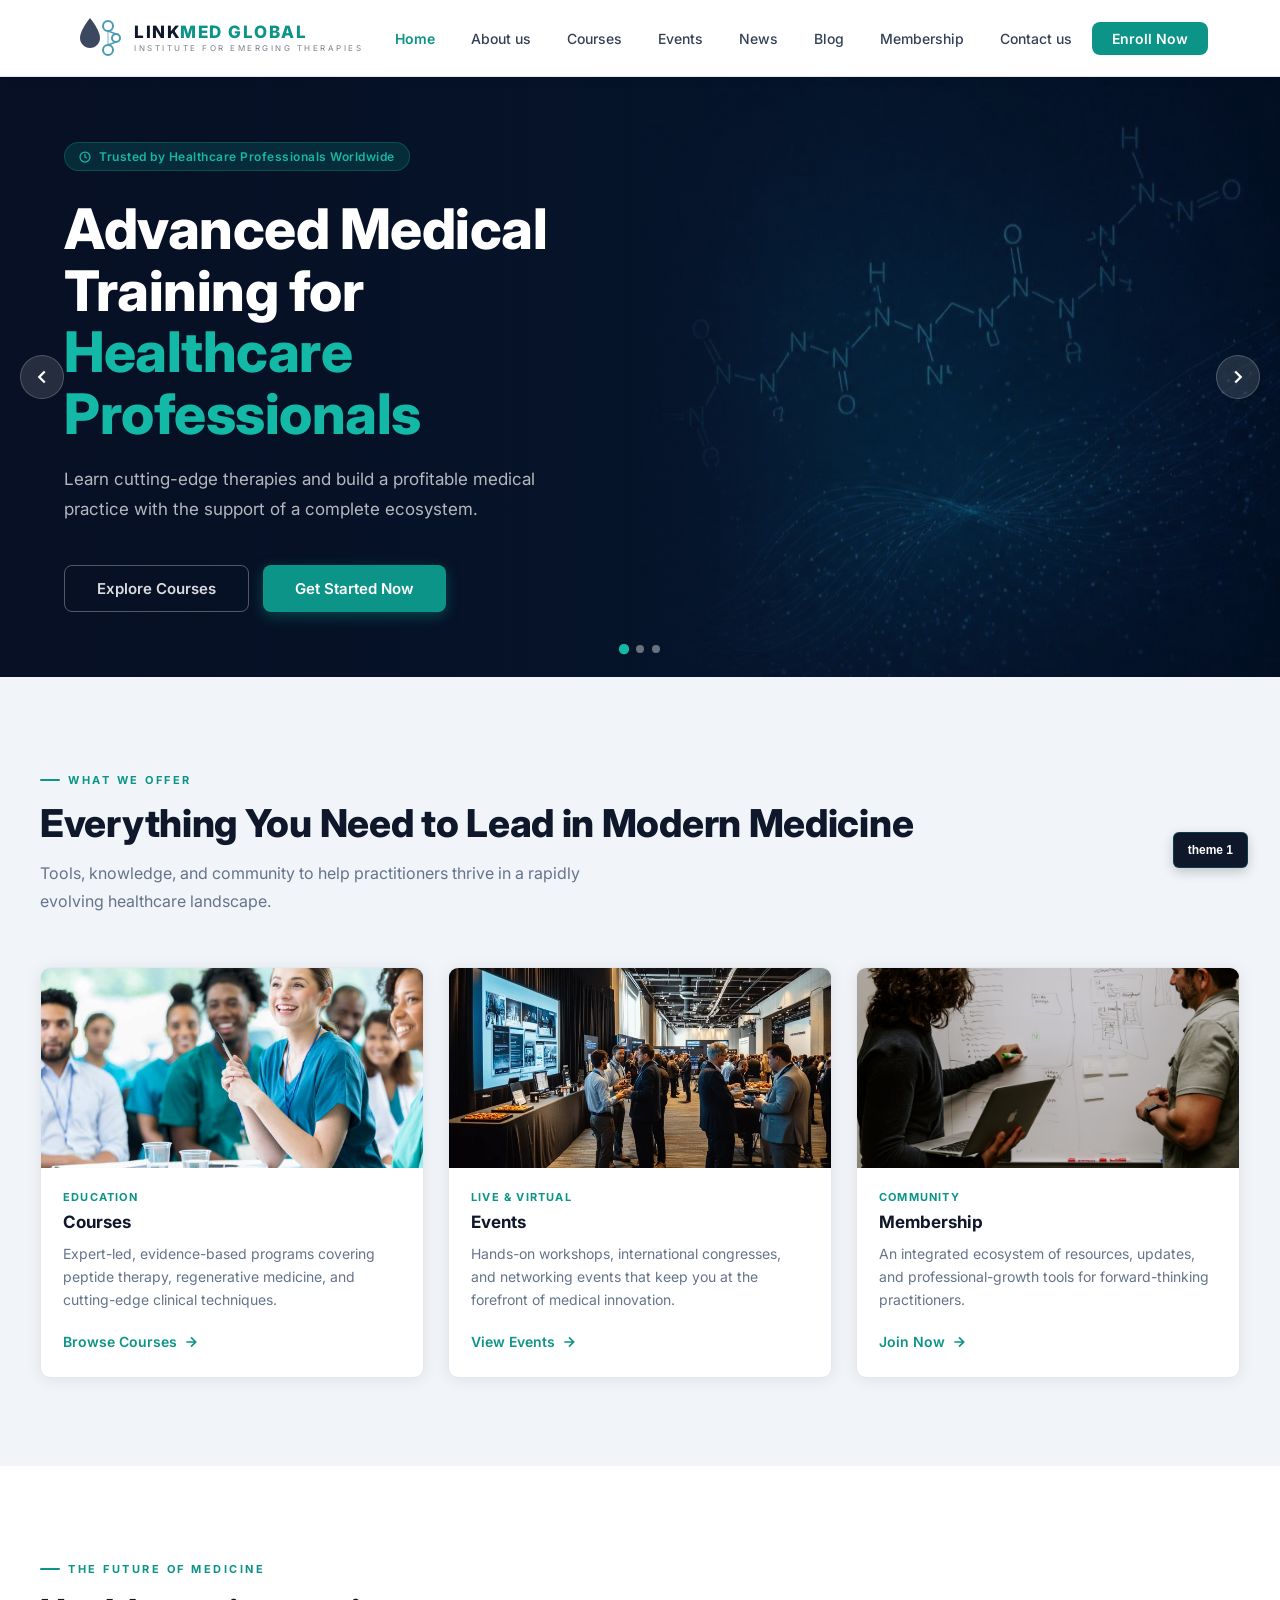
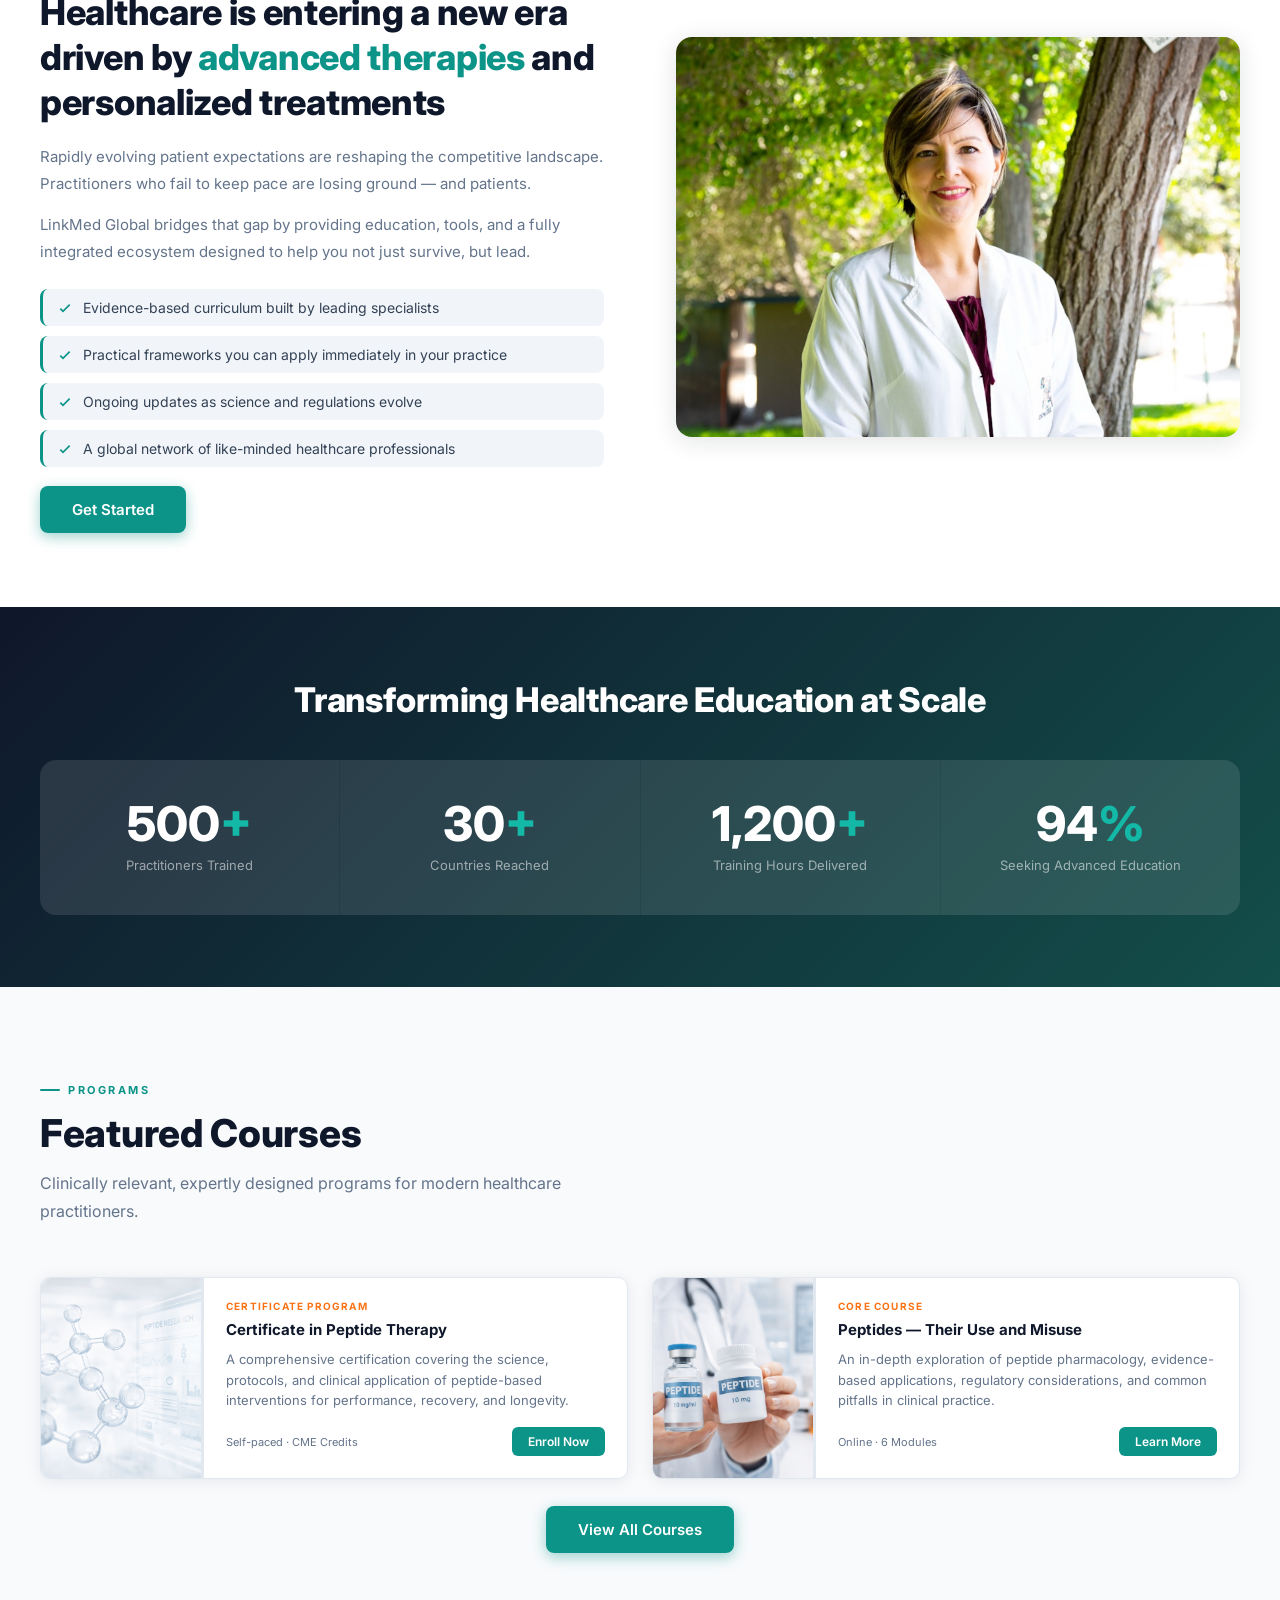
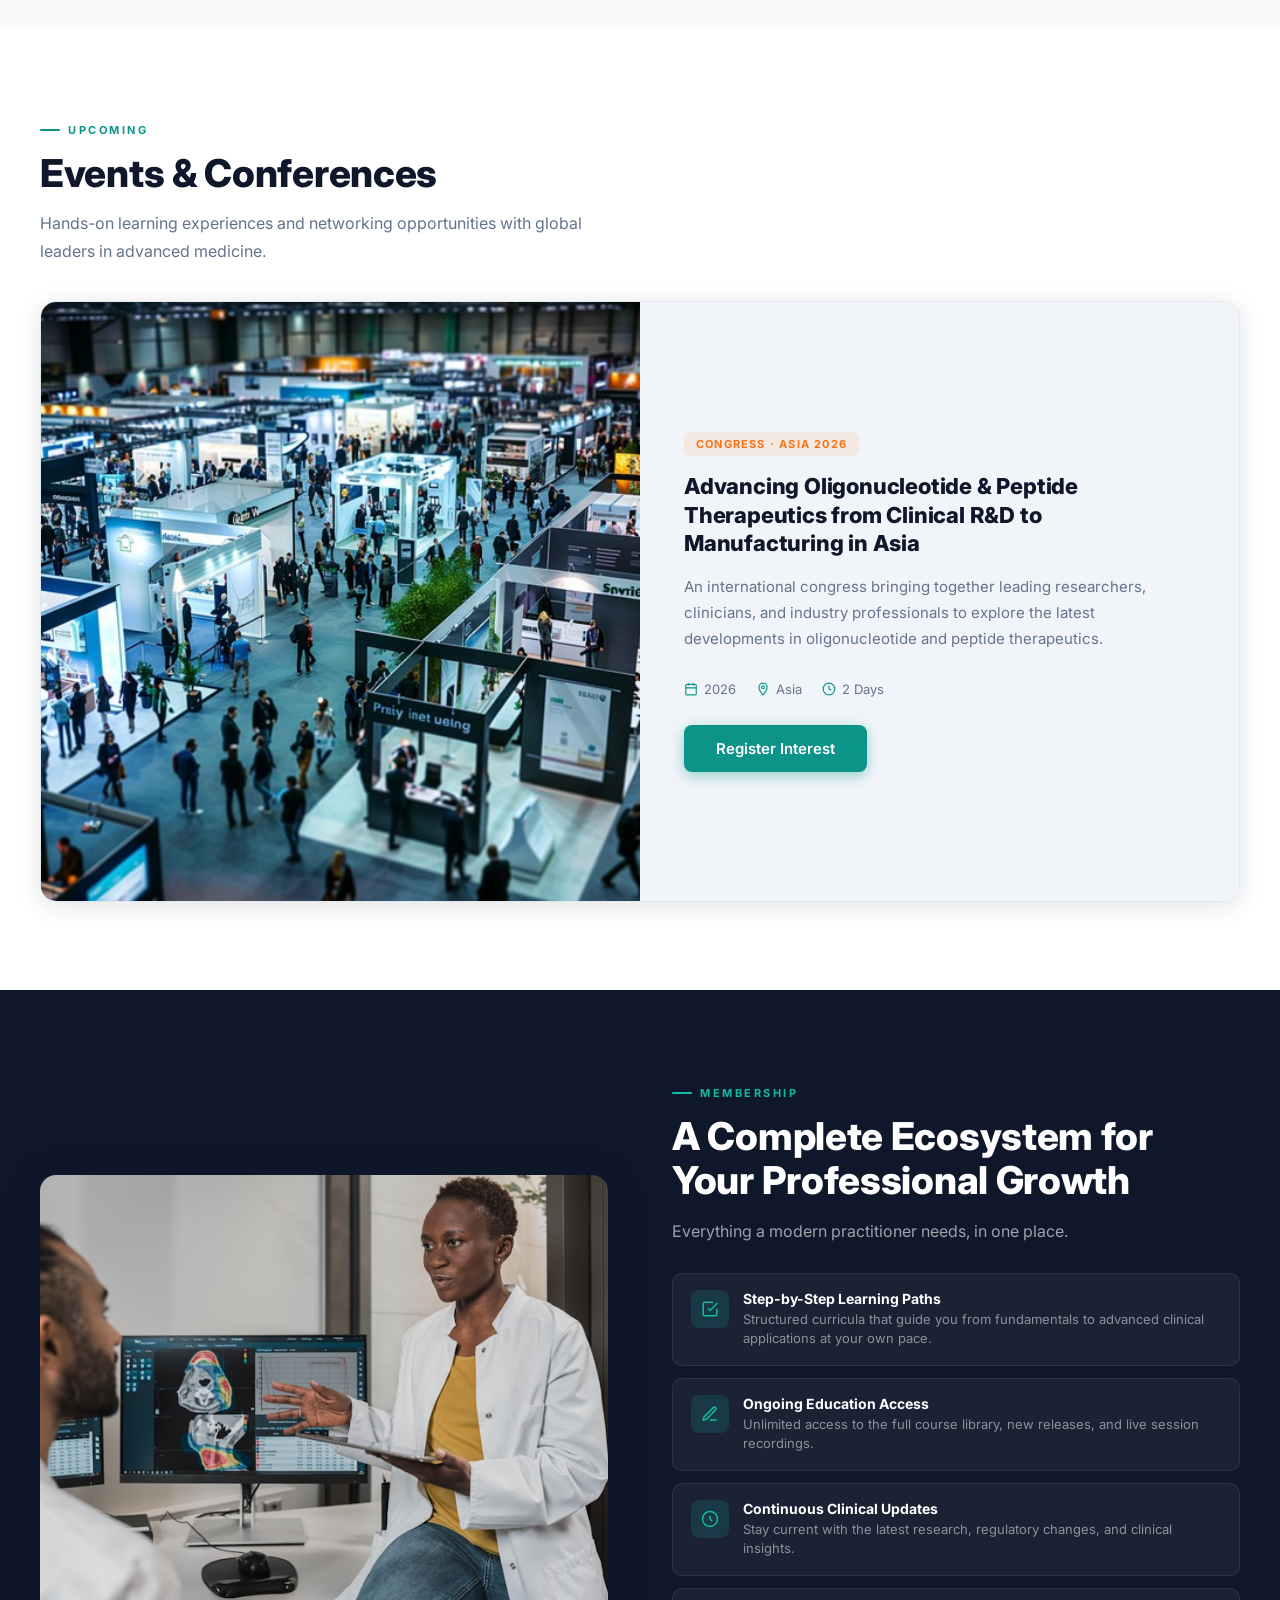
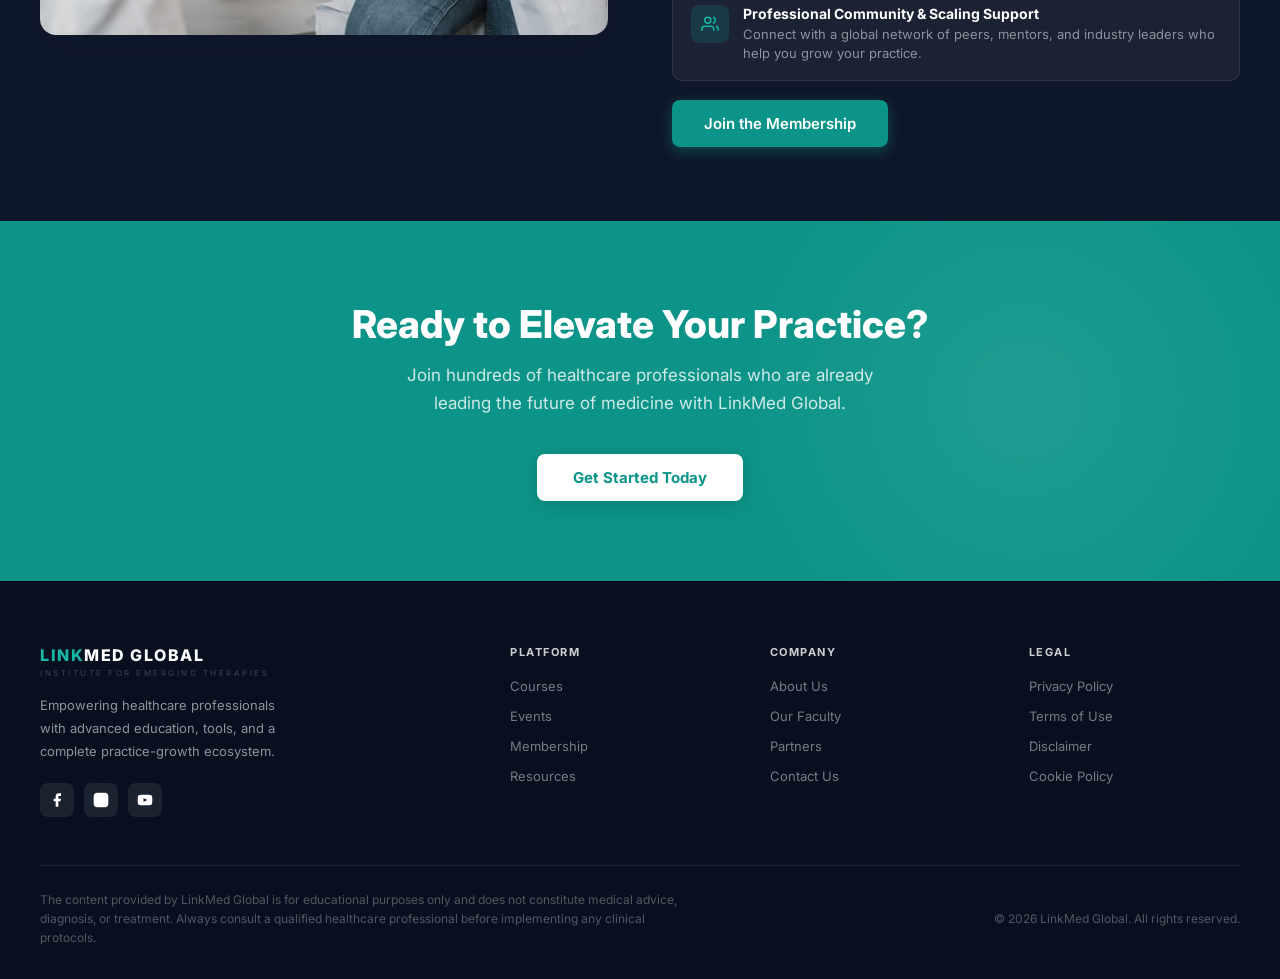
==== commit 2acd5315: "Add hero image slider, news/blog pages, courses updates - Replace hero with full-bleed crossfade ima" ====
--- a/index.html
+++ b/index.html
@@ -68,47 +68,46 @@
   </div>
 </header>
 
-<!-- ═══ HERO ══════════════════════════════════ -->
-<section class="hero">
-  <!-- Decorative bubbles SVG -->
-  <div class="hero-bubbles">
-    <svg width="100%" height="100%" viewBox="0 0 1440 560" preserveAspectRatio="xMidYMid slice" xmlns="http://www.w3.org/2000/svg" opacity=".35">
-      <circle cx="120" cy="200" r="70" fill="none" stroke="#4a9ab5" stroke-width="1"/>
-      <circle cx="140" cy="200" r="45" fill="none" stroke="#4a9ab5" stroke-width=".7"/>
-      <circle cx="1300" cy="120" r="90" fill="none" stroke="#4a9ab5" stroke-width="1"/>
-      <circle cx="1280" cy="140" r="55" fill="none" stroke="#4a9ab5" stroke-width=".7"/>
-      <circle cx="900" cy="460" r="60" fill="none" stroke="#4a9ab5" stroke-width=".8"/>
-      <circle cx="200" cy="420" r="40" fill="none" stroke="#4a9ab5" stroke-width=".7"/>
-      <circle cx="1100" cy="350" r="35" fill="none" stroke="#4a9ab5" stroke-width=".7"/>
-      <circle cx="400" cy="80" r="30" fill="none" stroke="#4a9ab5" stroke-width=".6"/>
-      <circle cx="700" cy="500" r="50" fill="none" stroke="#4a9ab5" stroke-width=".8"/>
-      <!-- Molecule lines -->
-      <line x1="120" y1="130" x2="200" y2="80" stroke="#4a9ab5" stroke-width=".8"/>
-      <line x1="200" y1="80" x2="280" y2="120" stroke="#4a9ab5" stroke-width=".8"/>
-      <circle cx="200" cy="80" r="6" fill="#4a9ab5" opacity=".3"/>
-      <circle cx="120" cy="130" r="5" fill="#4a9ab5" opacity=".3"/>
-      <circle cx="280" cy="120" r="5" fill="#4a9ab5" opacity=".3"/>
-      <line x1="1200" y1="80" x2="1300" y2="40" stroke="#4a9ab5" stroke-width=".8"/>
-      <line x1="1300" y1="40" x2="1380" y2="90" stroke="#4a9ab5" stroke-width=".8"/>
-      <circle cx="1300" cy="40" r="6" fill="#4a9ab5" opacity=".3"/>
-      <circle cx="1200" cy="80" r="5" fill="#4a9ab5" opacity=".3"/>
-      <circle cx="1380" cy="90" r="5" fill="#4a9ab5" opacity=".3"/>
-    </svg>
-  </div>
-  <div class="hero-inner">
-    <div class="hero-text">
-      <div class="hero-eyebrow">
-        <svg width="12" height="12" viewBox="0 0 24 24" fill="none" stroke="currentColor" stroke-width="2.5"><circle cx="12" cy="12" r="10"/><path d="M12 6v6l4 2"/></svg>
-        Trusted by Healthcare Professionals Worldwide
-      </div>
-      <h1>Advanced Medical Training for <span>Healthcare Professionals</span></h1>
-      <p>Learn cutting-edge therapies and build a profitable medical practice with the support of a complete ecosystem.</p>
-      <div class="hero-btns">
-        <a href="#courses" class="btn-outline">Explore Courses</a>
-        <a href="https://www.linkmedglobal.com/products/courses/dualpepcert" class="btn-primary">Get Started Now</a>
-      </div>
-    </div>
-  </div>
+<!-- ═══ HERO SLIDER ════════════════════════════ -->
+<section class="hero-slider" id="hero-slider">
+
+  <!-- Slides (add slide-1.jpg / slide-2.jpg / slide-3.jpg to images/) -->
+  <div class="hs-slide hs-active" style="background-image:url('images/slide-1.jpg')"></div>
+  <div class="hs-slide"           style="background-image:url('images/slide-2.jpg')"></div>
+  <div class="hs-slide"           style="background-image:url('images/slide-3.jpg')"></div>
+
+  <!-- Gradient overlay for text legibility -->
+  <div class="hs-overlay"></div>
+
+  <!-- Content -->
+  <div class="hs-content">
+    <div class="hero-eyebrow">
+      <svg width="12" height="12" viewBox="0 0 24 24" fill="none" stroke="currentColor" stroke-width="2.5"><circle cx="12" cy="12" r="10"/><path d="M12 6v6l4 2"/></svg>
+      Trusted by Healthcare Professionals Worldwide
+    </div>
+    <h1>Advanced Medical Training for <span>Healthcare Professionals</span></h1>
+    <p>Learn cutting-edge therapies and build a profitable medical practice with the support of a complete ecosystem.</p>
+    <div class="hero-btns">
+      <a href="#courses" class="btn-outline">Explore Courses</a>
+      <a href="https://www.linkmedglobal.com/products/courses/dualpepcert" class="btn-primary">Get Started Now</a>
+    </div>
+  </div>
+
+  <!-- Prev / Next arrows -->
+  <button class="hs-arrow hs-prev" aria-label="Previous slide">
+    <svg viewBox="0 0 24 24" fill="none" stroke="currentColor" stroke-width="2.5" width="22" height="22"><path d="M15 18l-6-6 6-6"/></svg>
+  </button>
+  <button class="hs-arrow hs-next" aria-label="Next slide">
+    <svg viewBox="0 0 24 24" fill="none" stroke="currentColor" stroke-width="2.5" width="22" height="22"><path d="M9 18l6-6-6-6"/></svg>
+  </button>
+
+  <!-- Dot indicators -->
+  <div class="hs-dots">
+    <button class="hs-dot hs-dot-active" data-idx="0" aria-label="Slide 1"></button>
+    <button class="hs-dot" data-idx="1" aria-label="Slide 2"></button>
+    <button class="hs-dot" data-idx="2" aria-label="Slide 3"></button>
+  </div>
+
 </section>
 
 <!-- ═══ THREE CARDS ════════════════════════════ -->
@@ -453,6 +452,45 @@
     const cur = localStorage.getItem('theme') || 'dark';
     setTheme(themes[(themes.indexOf(cur) + 1) % themes.length]);
   });
+
+  // ── Hero Slider ──────────────────────────────
+  (function () {
+    const slider   = document.getElementById('hero-slider');
+    if (!slider) return;
+    const slides   = slider.querySelectorAll('.hs-slide');
+    const dots     = slider.querySelectorAll('.hs-dot');
+    let current    = 0;
+    let timer;
+
+    function goTo(n) {
+      slides[current].classList.remove('hs-active');
+      dots[current].classList.remove('hs-dot-active');
+      current = (n + slides.length) % slides.length;
+      slides[current].classList.add('hs-active');
+      dots[current].classList.add('hs-dot-active');
+    }
+
+    function startTimer() { timer = setInterval(() => goTo(current + 1), 5500); }
+    function stopTimer()  { clearInterval(timer); }
+
+    slider.querySelector('.hs-prev').addEventListener('click', () => { goTo(current - 1); stopTimer(); startTimer(); });
+    slider.querySelector('.hs-next').addEventListener('click', () => { goTo(current + 1); stopTimer(); startTimer(); });
+    dots.forEach(dot => dot.addEventListener('click', () => { goTo(+dot.dataset.idx); stopTimer(); startTimer(); }));
+
+    // Pause on hover
+    slider.addEventListener('mouseenter', stopTimer);
+    slider.addEventListener('mouseleave', startTimer);
+
+    // Touch/swipe support
+    let tx = 0;
+    slider.addEventListener('touchstart', e => { tx = e.touches[0].clientX; }, { passive: true });
+    slider.addEventListener('touchend',   e => {
+      const dx = e.changedTouches[0].clientX - tx;
+      if (Math.abs(dx) > 40) { goTo(dx < 0 ? current + 1 : current - 1); stopTimer(); startTimer(); }
+    });
+
+    startTimer();
+  })();
 </script>
 
 </body>
--- a/theme-1.css
+++ b/theme-1.css
@@ -73,45 +73,72 @@
 }
 .btn-nav-contact:hover { background: var(--teal-light) !important; }
 
-/* ─── HERO (dark) ────────────────────────── */
-.hero {
+/* ─── HERO SLIDER ────────────────────────── */
+.hero-slider {
   position: relative; overflow: hidden;
-  background: linear-gradient(135deg, #0f172a 0%, #1e293b 50%, #134e4a 100%);
-  padding: 100px 32px 110px;
-  text-align: center;
-}
-.hero::before {
-  content: '';
+  height: 600px;
+}
+.hs-slide {
   position: absolute; inset: 0;
-  background:
-    radial-gradient(circle 300px at 10% 50%, rgba(13,148,136,.18) 0%, transparent 70%),
-    radial-gradient(circle 400px at 90% 20%, rgba(13,148,136,.12) 0%, transparent 70%),
-    radial-gradient(circle 200px at 50% 100%, rgba(249,115,22,.08) 0%, transparent 70%);
-  pointer-events: none;
-}
-.hero-bubbles {
-  position: absolute; inset: 0; pointer-events: none; overflow: hidden;
-}
-.hero-inner {
-  max-width: 820px; margin: 0 auto; position: relative;
+  background-size: cover; background-position: center;
+  opacity: 0; transition: opacity 1s ease;
+  /* fallback colour while images load */
+  background-color: #0f172a;
+}
+.hs-slide.hs-active { opacity: 1; }
+.hs-overlay {
+  position: absolute; inset: 0; pointer-events: none;
+  background: linear-gradient(
+    to right,
+    rgba(10,18,40,.72) 0%,
+    rgba(10,18,40,.52) 55%,
+    rgba(10,18,40,.2) 100%
+  );
+}
+.hs-content {
+  position: absolute; inset: 0; z-index: 10;
+  display: flex; flex-direction: column; justify-content: center;
+  max-width: 720px; padding: 0 64px; text-align: left;
 }
 .hero-eyebrow {
   display: inline-flex; align-items: center; gap: 8px;
   background: rgba(13,148,136,.2); border: 1px solid rgba(13,148,136,.35);
   color: var(--teal-light); font-size: 12px; font-weight: 600; letter-spacing: .5px;
-  padding: 6px 14px; border-radius: 100px; margin-bottom: 28px;
-}
-.hero h1 {
-  font-size: clamp(34px, 5vw, 58px); font-weight: 800;
-  color: white; line-height: 1.1; margin-bottom: 22px;
-  letter-spacing: -.5px;
-}
-.hero h1 span { color: var(--teal-light); }
-.hero p {
-  font-size: 18px; color: rgba(255,255,255,.65);
-  line-height: 1.75; max-width: 600px; margin: 0 auto 44px;
-}
-.hero-btns { display: flex; gap: 14px; justify-content: center; flex-wrap: wrap; }
+  padding: 6px 14px; border-radius: 100px; margin-bottom: 28px; width: fit-content;
+}
+.hs-content h1 {
+  font-size: clamp(32px, 4.5vw, 56px); font-weight: 800;
+  color: white; line-height: 1.1; margin-bottom: 20px; letter-spacing: -.5px;
+}
+.hs-content h1 span { color: var(--teal-light); }
+.hs-content p {
+  font-size: 17px; color: rgba(255,255,255,.7);
+  line-height: 1.75; max-width: 540px; margin-bottom: 40px;
+}
+.hero-btns { display: flex; gap: 14px; flex-wrap: wrap; }
+/* Arrows */
+.hs-arrow {
+  position: absolute; top: 50%; transform: translateY(-50%); z-index: 20;
+  background: rgba(255,255,255,.12); border: 1px solid rgba(255,255,255,.2);
+  color: white; border-radius: 50%; width: 44px; height: 44px;
+  display: flex; align-items: center; justify-content: center;
+  cursor: pointer; transition: background .2s;
+}
+.hs-arrow:hover { background: rgba(255,255,255,.25); }
+.hs-prev { left: 20px; }
+.hs-next { right: 20px; }
+/* Dots */
+.hs-dots {
+  position: absolute; bottom: 24px; left: 50%; transform: translateX(-50%);
+  display: flex; gap: 8px; z-index: 20;
+}
+.hs-dot {
+  width: 8px; height: 8px; border-radius: 50%;
+  background: rgba(255,255,255,.4); border: none; cursor: pointer;
+  transition: background .25s, transform .25s;
+  padding: 0;
+}
+.hs-dot.hs-dot-active { background: var(--teal-light); transform: scale(1.3); }
 .btn-primary {
   background: var(--teal); color: white;
   padding: 14px 32px; border-radius: 8px;
@@ -261,6 +288,11 @@
   transition: background .2s;
 }
 .btn-sm:hover { background: var(--teal-light); }
+.course-coming-soon {
+  font-size: 11px; font-weight: 700; letter-spacing: .04em; text-transform: uppercase;
+  color: var(--gray-500); border: 1.5px solid var(--gray-500);
+  padding: 5px 12px; border-radius: 20px; opacity: .7;
+}
 .courses-more { text-align: center; margin-top: 40px; }
 
 /* ─── EVENTS ──────────────────────────────── */
@@ -491,6 +523,72 @@
 .burger.open span:nth-child(1) { transform: translateY(7px) rotate(45deg); }
 .burger.open span:nth-child(2) { opacity: 0; }
 .burger.open span:nth-child(3) { transform: translateY(-7px) rotate(-45deg); }
+
+/* ─── NEWS ───────────────────────────────── */
+.news-filters {
+  display: flex; gap: 10px; flex-wrap: wrap; margin-bottom: 36px;
+}
+.news-filter {
+  background: var(--gray-50); border: 1.5px solid var(--gray-100);
+  color: var(--gray-700); font-size: 13px; font-weight: 600;
+  padding: 7px 18px; border-radius: 20px; cursor: pointer;
+  font-family: var(--font); transition: all .2s;
+}
+.news-filter:hover { border-color: var(--teal); color: var(--teal); }
+.news-filter.active { background: var(--teal); border-color: var(--teal); color: white; }
+.news-grid {
+  display: grid; grid-template-columns: repeat(auto-fill, minmax(340px, 1fr)); gap: 24px;
+}
+.news-card {
+  background: var(--off-white); border: 1px solid var(--gray-100);
+  border-radius: 14px; padding: 24px;
+  display: flex; flex-direction: column; gap: 12px;
+  transition: box-shadow .2s, transform .2s;
+}
+.news-card:hover { box-shadow: var(--shadow-md); transform: translateY(-2px); }
+.news-card-meta { display: flex; align-items: center; justify-content: space-between; }
+.news-source {
+  font-size: 11px; font-weight: 700; letter-spacing: .05em; text-transform: uppercase;
+  color: var(--teal);
+}
+.news-date { font-size: 12px; color: var(--gray-500); }
+.news-title { font-size: 16px; font-weight: 700; line-height: 1.4; flex: 1; }
+.news-title a { color: var(--navy); transition: color .2s; }
+.news-title a:hover { color: var(--teal); }
+.news-excerpt { font-size: 13px; color: var(--gray-500); line-height: 1.65; }
+.news-card-footer { display: flex; align-items: center; justify-content: space-between; margin-top: 4px; }
+.news-tag {
+  font-size: 11px; font-weight: 600; color: var(--gray-500);
+  background: var(--gray-100); padding: 4px 10px; border-radius: 12px;
+}
+.news-read-more { font-size: 13px; font-weight: 600; color: var(--teal); transition: opacity .2s; }
+.news-read-more:hover { opacity: .75; }
+
+/* ─── BLOG ───────────────────────────────── */
+.blog-grid {
+  display: grid; grid-template-columns: repeat(auto-fill, minmax(340px, 1fr)); gap: 28px;
+}
+.blog-card {
+  background: var(--off-white); border: 1px solid var(--gray-100);
+  border-radius: 16px; overflow: hidden;
+  display: flex; flex-direction: column;
+  transition: box-shadow .2s, transform .2s;
+}
+.blog-card:hover { box-shadow: var(--shadow-md); transform: translateY(-3px); }
+.blog-card-img { position: relative; height: 200px; overflow: hidden; }
+.blog-card-img img { width: 100%; height: 100%; object-fit: cover; display: block; transition: transform .4s; }
+.blog-card:hover .blog-card-img img { transform: scale(1.04); }
+.blog-category {
+  position: absolute; top: 14px; left: 14px;
+  font-size: 11px; font-weight: 700; letter-spacing: .05em; text-transform: uppercase;
+  background: var(--teal); color: white;
+  padding: 5px 12px; border-radius: 20px;
+}
+.blog-card-body { padding: 22px; display: flex; flex-direction: column; gap: 10px; flex: 1; }
+.blog-meta { display: flex; gap: 12px; font-size: 12px; color: var(--gray-500); }
+.blog-author { font-weight: 600; }
+.blog-title { font-size: 17px; font-weight: 700; line-height: 1.35; color: var(--navy); }
+.blog-excerpt { font-size: 13px; color: var(--gray-500); line-height: 1.65; flex: 1; }
 
 @media (max-width: 768px) {
   .team-grid { grid-template-columns: 1fr 1fr; }
@@ -514,4 +612,9 @@
   .course-img { width: 100%; height: 160px; }
   .event-card { grid-template-columns: 1fr; }
   .footer-inner { grid-template-columns: 1fr; }
-}
+  .hero-slider { height: 520px; }
+  .hs-content { padding: 0 24px; }
+  .hs-content h1 { font-size: 28px; }
+  .hs-prev { left: 10px; }
+  .hs-next { right: 10px; }
+}
--- a/theme-2.css
+++ b/theme-2.css
@@ -73,45 +73,68 @@
 }
 .btn-nav-contact:hover { background: var(--navy-mid) !important; }
 
-/* ─── HERO (light) ───────────────────────── */
-.hero {
+/* ─── HERO SLIDER ────────────────────────── */
+.hero-slider {
   position: relative; overflow: hidden;
-  background: linear-gradient(135deg, #f0f9ff 0%, #e0f2fe 50%, #dbeafe 100%);
-  padding: 100px 32px 110px;
-  text-align: center;
-}
-.hero::before {
-  content: '';
+  height: 600px;
+}
+.hs-slide {
   position: absolute; inset: 0;
-  background:
-    radial-gradient(circle 300px at 10% 50%, rgba(8,145,178,.08) 0%, transparent 70%),
-    radial-gradient(circle 400px at 90% 20%, rgba(8,145,178,.06) 0%, transparent 70%),
-    radial-gradient(circle 200px at 50% 100%, rgba(245,158,11,.04) 0%, transparent 70%);
-  pointer-events: none;
-}
-.hero-bubbles {
-  position: absolute; inset: 0; pointer-events: none; overflow: hidden;
-}
-.hero-inner {
-  max-width: 820px; margin: 0 auto; position: relative;
+  background-size: cover; background-position: center;
+  opacity: 0; transition: opacity 1s ease;
+  background-color: #0f172a;
+}
+.hs-slide.hs-active { opacity: 1; }
+.hs-overlay {
+  position: absolute; inset: 0; pointer-events: none;
+  background: linear-gradient(
+    to right,
+    rgba(10,18,40,.72) 0%,
+    rgba(10,18,40,.52) 55%,
+    rgba(10,18,40,.2) 100%
+  );
+}
+.hs-content {
+  position: absolute; inset: 0; z-index: 10;
+  display: flex; flex-direction: column; justify-content: center;
+  max-width: 720px; padding: 0 64px; text-align: left;
 }
 .hero-eyebrow {
   display: inline-flex; align-items: center; gap: 8px;
-  background: rgba(96,165,250,.1); border: 1px solid rgba(96,165,250,.2);
-  color: var(--teal); font-size: 12px; font-weight: 600; letter-spacing: .5px;
-  padding: 6px 14px; border-radius: 100px; margin-bottom: 28px;
-}
-.hero h1 {
-  font-size: clamp(34px, 5vw, 58px); font-weight: 800;
-  color: #000; line-height: 1.1; margin-bottom: 22px;
-  letter-spacing: -.5px;
-}
-.hero h1 span { color: var(--teal); }
-.hero p {
-  font-size: 18px; color: var(--gray-500);
-  line-height: 1.75; max-width: 600px; margin: 0 auto 44px;
-}
-.hero-btns { display: flex; gap: 14px; justify-content: center; flex-wrap: wrap; }
+  background: rgba(96,165,250,.15); border: 1px solid rgba(96,165,250,.3);
+  color: #93c5fd; font-size: 12px; font-weight: 600; letter-spacing: .5px;
+  padding: 6px 14px; border-radius: 100px; margin-bottom: 28px; width: fit-content;
+}
+.hs-content h1 {
+  font-size: clamp(32px, 4.5vw, 56px); font-weight: 800;
+  color: white; line-height: 1.1; margin-bottom: 20px; letter-spacing: -.5px;
+}
+.hs-content h1 span { color: var(--teal); }
+.hs-content p {
+  font-size: 17px; color: rgba(255,255,255,.7);
+  line-height: 1.75; max-width: 540px; margin-bottom: 40px;
+}
+.hero-btns { display: flex; gap: 14px; flex-wrap: wrap; }
+.hs-arrow {
+  position: absolute; top: 50%; transform: translateY(-50%); z-index: 20;
+  background: rgba(255,255,255,.12); border: 1px solid rgba(255,255,255,.2);
+  color: white; border-radius: 50%; width: 44px; height: 44px;
+  display: flex; align-items: center; justify-content: center;
+  cursor: pointer; transition: background .2s;
+}
+.hs-arrow:hover { background: rgba(255,255,255,.25); }
+.hs-prev { left: 20px; }
+.hs-next { right: 20px; }
+.hs-dots {
+  position: absolute; bottom: 24px; left: 50%; transform: translateX(-50%);
+  display: flex; gap: 8px; z-index: 20;
+}
+.hs-dot {
+  width: 8px; height: 8px; border-radius: 50%;
+  background: rgba(255,255,255,.4); border: none; cursor: pointer;
+  transition: background .25s, transform .25s; padding: 0;
+}
+.hs-dot.hs-dot-active { background: var(--teal); transform: scale(1.3); }
 .btn-primary {
   background: var(--teal); color: white;
   padding: 14px 32px; border-radius: 8px;
@@ -587,4 +610,9 @@
   .course-img { width: 100%; height: 160px; }
   .event-card { grid-template-columns: 1fr; }
   .footer-inner { grid-template-columns: 1fr; }
-}
+  .hero-slider { height: 520px; }
+  .hs-content { padding: 0 24px; }
+  .hs-content h1 { font-size: 28px; }
+  .hs-prev { left: 10px; }
+  .hs-next { right: 10px; }
+}
--- a/theme-3.css
+++ b/theme-3.css
@@ -73,45 +73,68 @@
 }
 .btn-nav-contact:hover { background: var(--navy-mid) !important; }
 
-/* ─── HERO (light) ───────────────────────── */
-.hero {
+/* ─── HERO SLIDER ────────────────────────── */
+.hero-slider {
   position: relative; overflow: hidden;
-  background: linear-gradient(135deg, #fdf9f0 0%, #e0f2fe 50%, #dbeafe 100%);
-  padding: 100px 32px 110px;
-  text-align: center;
-}
-.hero::before {
-  content: '';
+  height: 600px;
+}
+.hs-slide {
   position: absolute; inset: 0;
-  background:
-    radial-gradient(circle 300px at 10% 50%, rgba(8,145,178,.08) 0%, transparent 70%),
-    radial-gradient(circle 400px at 90% 20%, rgba(8,145,178,.06) 0%, transparent 70%),
-    radial-gradient(circle 200px at 50% 100%, rgba(245,158,11,.04) 0%, transparent 70%);
-  pointer-events: none;
-}
-.hero-bubbles {
-  position: absolute; inset: 0; pointer-events: none; overflow: hidden;
-}
-.hero-inner {
-  max-width: 820px; margin: 0 auto; position: relative;
+  background-size: cover; background-position: center;
+  opacity: 0; transition: opacity 1s ease;
+  background-color: #1a1a1a;
+}
+.hs-slide.hs-active { opacity: 1; }
+.hs-overlay {
+  position: absolute; inset: 0; pointer-events: none;
+  background: linear-gradient(
+    to right,
+    rgba(10,18,40,.72) 0%,
+    rgba(10,18,40,.52) 55%,
+    rgba(10,18,40,.2) 100%
+  );
+}
+.hs-content {
+  position: absolute; inset: 0; z-index: 10;
+  display: flex; flex-direction: column; justify-content: center;
+  max-width: 720px; padding: 0 64px; text-align: left;
 }
 .hero-eyebrow {
   display: inline-flex; align-items: center; gap: 8px;
-  background: rgba(196,154,56,.1); border: 1px solid rgba(196,154,56,.2);
-  color: var(--teal); font-size: 12px; font-weight: 600; letter-spacing: .5px;
-  padding: 6px 14px; border-radius: 100px; margin-bottom: 28px;
-}
-.hero h1 {
-  font-size: clamp(34px, 5vw, 58px); font-weight: 800;
-  color: #000; line-height: 1.1; margin-bottom: 22px;
-  letter-spacing: -.5px;
-}
-.hero h1 span { color: var(--teal); }
-.hero p {
-  font-size: 18px; color: var(--gray-500);
-  line-height: 1.75; max-width: 600px; margin: 0 auto 44px;
-}
-.hero-btns { display: flex; gap: 14px; justify-content: center; flex-wrap: wrap; }
+  background: rgba(196,154,56,.18); border: 1px solid rgba(196,154,56,.35);
+  color: #d4aa48; font-size: 12px; font-weight: 600; letter-spacing: .5px;
+  padding: 6px 14px; border-radius: 100px; margin-bottom: 28px; width: fit-content;
+}
+.hs-content h1 {
+  font-size: clamp(32px, 4.5vw, 56px); font-weight: 800;
+  color: white; line-height: 1.1; margin-bottom: 20px; letter-spacing: -.5px;
+}
+.hs-content h1 span { color: var(--teal); }
+.hs-content p {
+  font-size: 17px; color: rgba(255,255,255,.7);
+  line-height: 1.75; max-width: 540px; margin-bottom: 40px;
+}
+.hero-btns { display: flex; gap: 14px; flex-wrap: wrap; }
+.hs-arrow {
+  position: absolute; top: 50%; transform: translateY(-50%); z-index: 20;
+  background: rgba(255,255,255,.12); border: 1px solid rgba(255,255,255,.2);
+  color: white; border-radius: 50%; width: 44px; height: 44px;
+  display: flex; align-items: center; justify-content: center;
+  cursor: pointer; transition: background .2s;
+}
+.hs-arrow:hover { background: rgba(255,255,255,.25); }
+.hs-prev { left: 20px; }
+.hs-next { right: 20px; }
+.hs-dots {
+  position: absolute; bottom: 24px; left: 50%; transform: translateX(-50%);
+  display: flex; gap: 8px; z-index: 20;
+}
+.hs-dot {
+  width: 8px; height: 8px; border-radius: 50%;
+  background: rgba(255,255,255,.4); border: none; cursor: pointer;
+  transition: background .25s, transform .25s; padding: 0;
+}
+.hs-dot.hs-dot-active { background: var(--teal); transform: scale(1.3); }
 .btn-primary {
   background: var(--teal); color: white;
   padding: 14px 32px; border-radius: 8px;
@@ -587,4 +610,9 @@
   .course-img { width: 100%; height: 160px; }
   .event-card { grid-template-columns: 1fr; }
   .footer-inner { grid-template-columns: 1fr; }
-}
+  .hero-slider { height: 520px; }
+  .hs-content { padding: 0 24px; }
+  .hs-content h1 { font-size: 28px; }
+  .hs-prev { left: 10px; }
+  .hs-next { right: 10px; }
+}
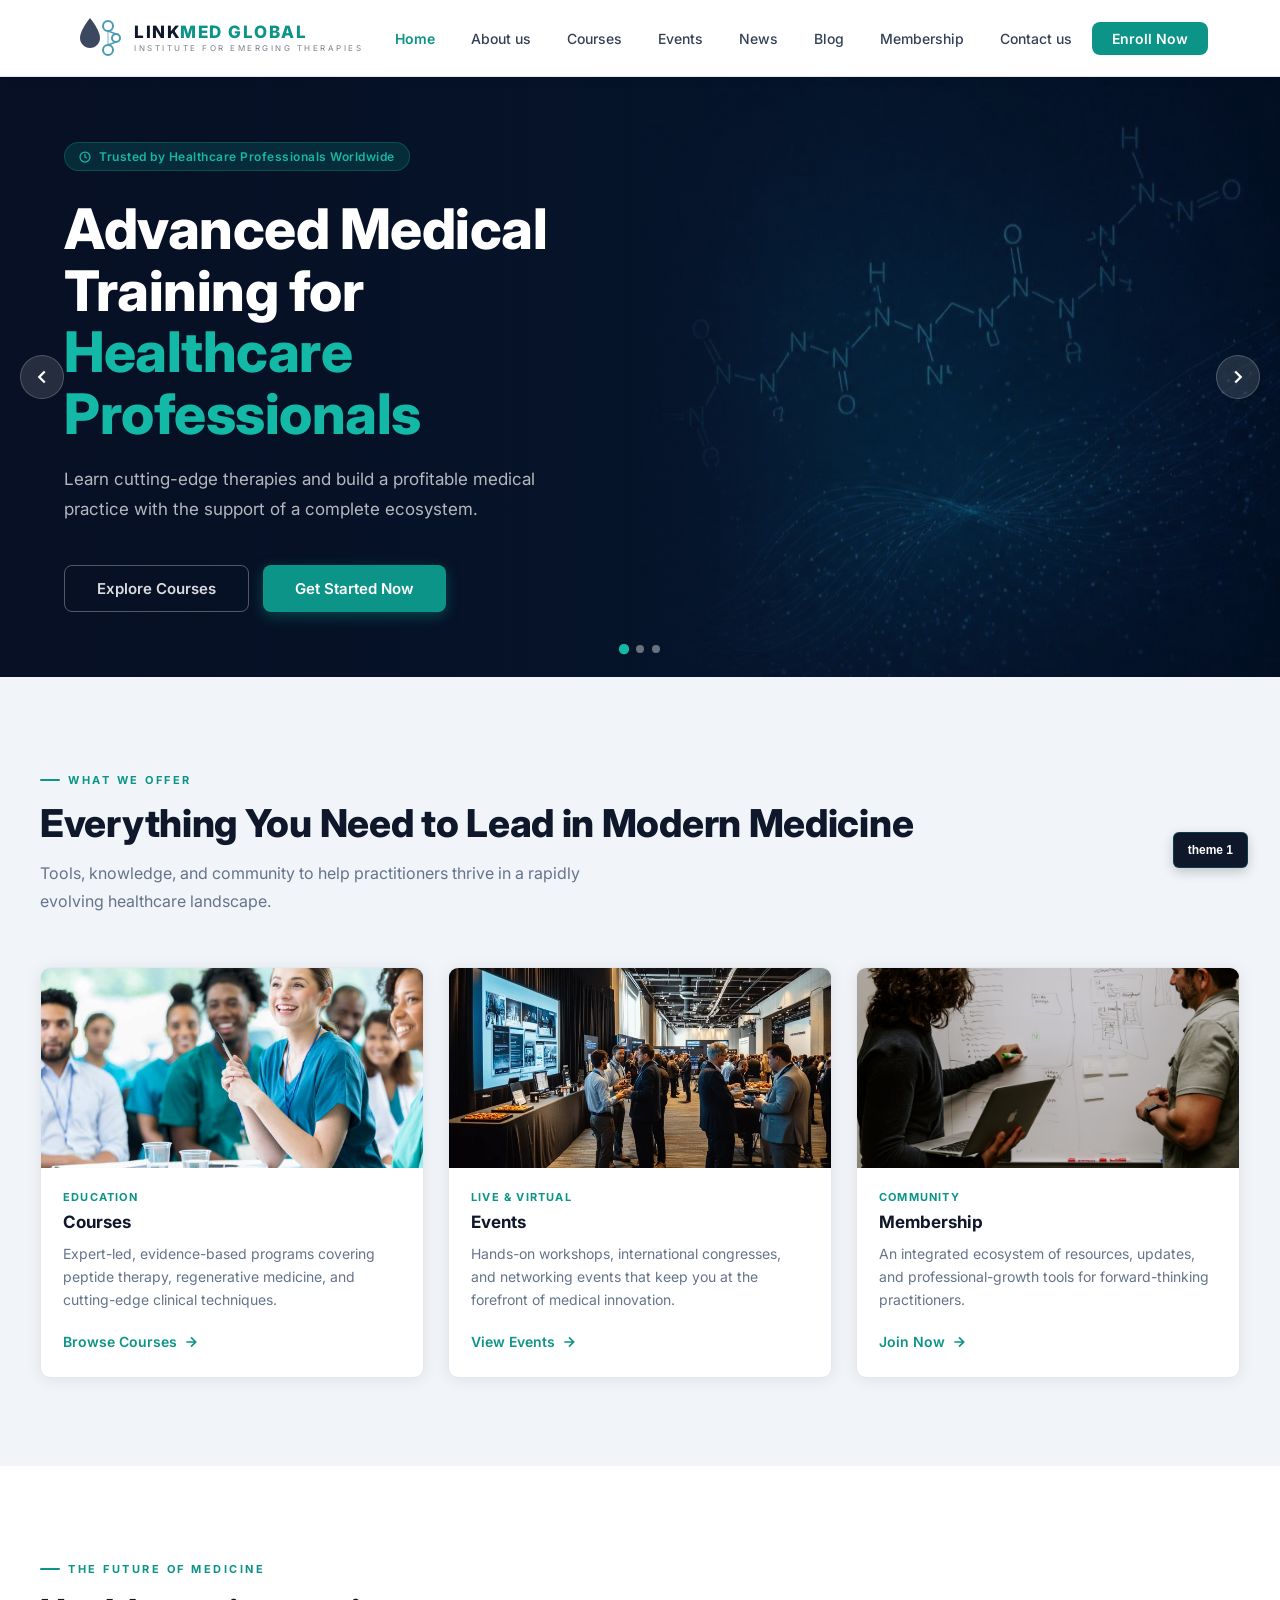
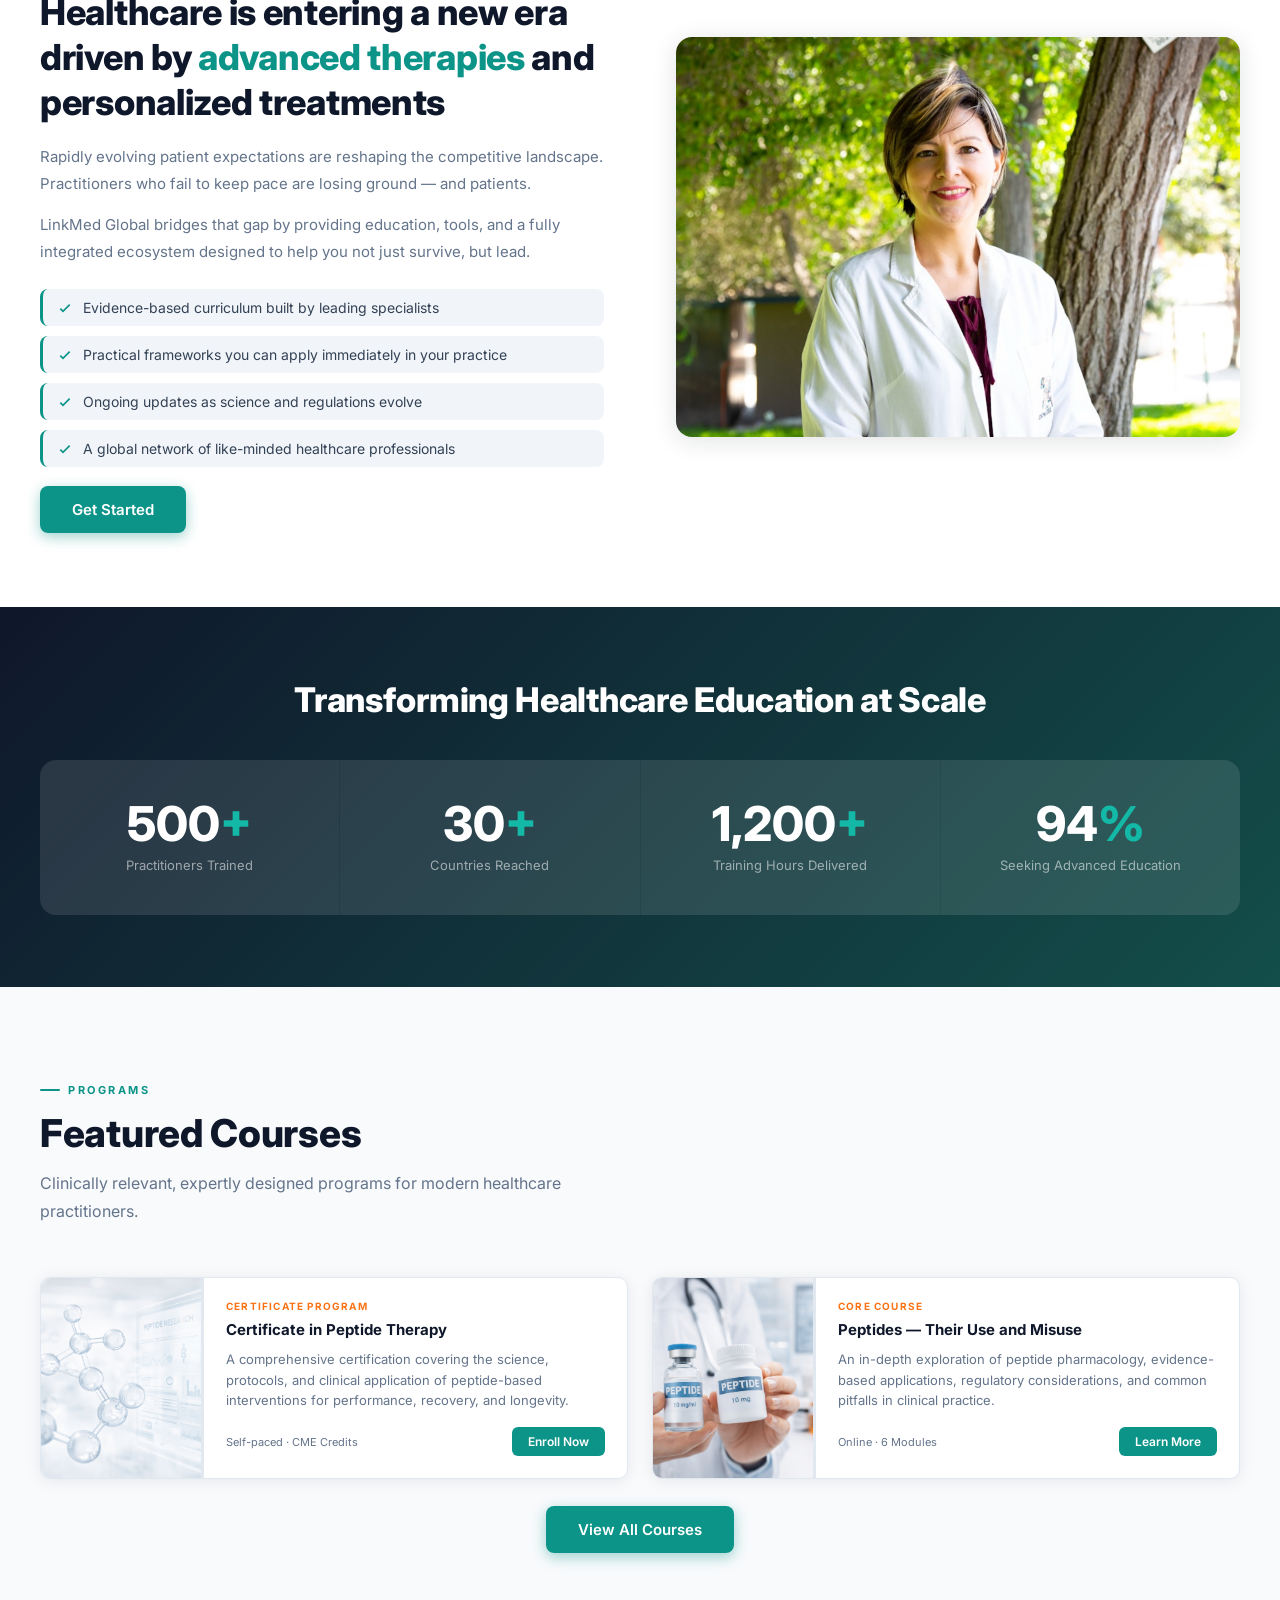
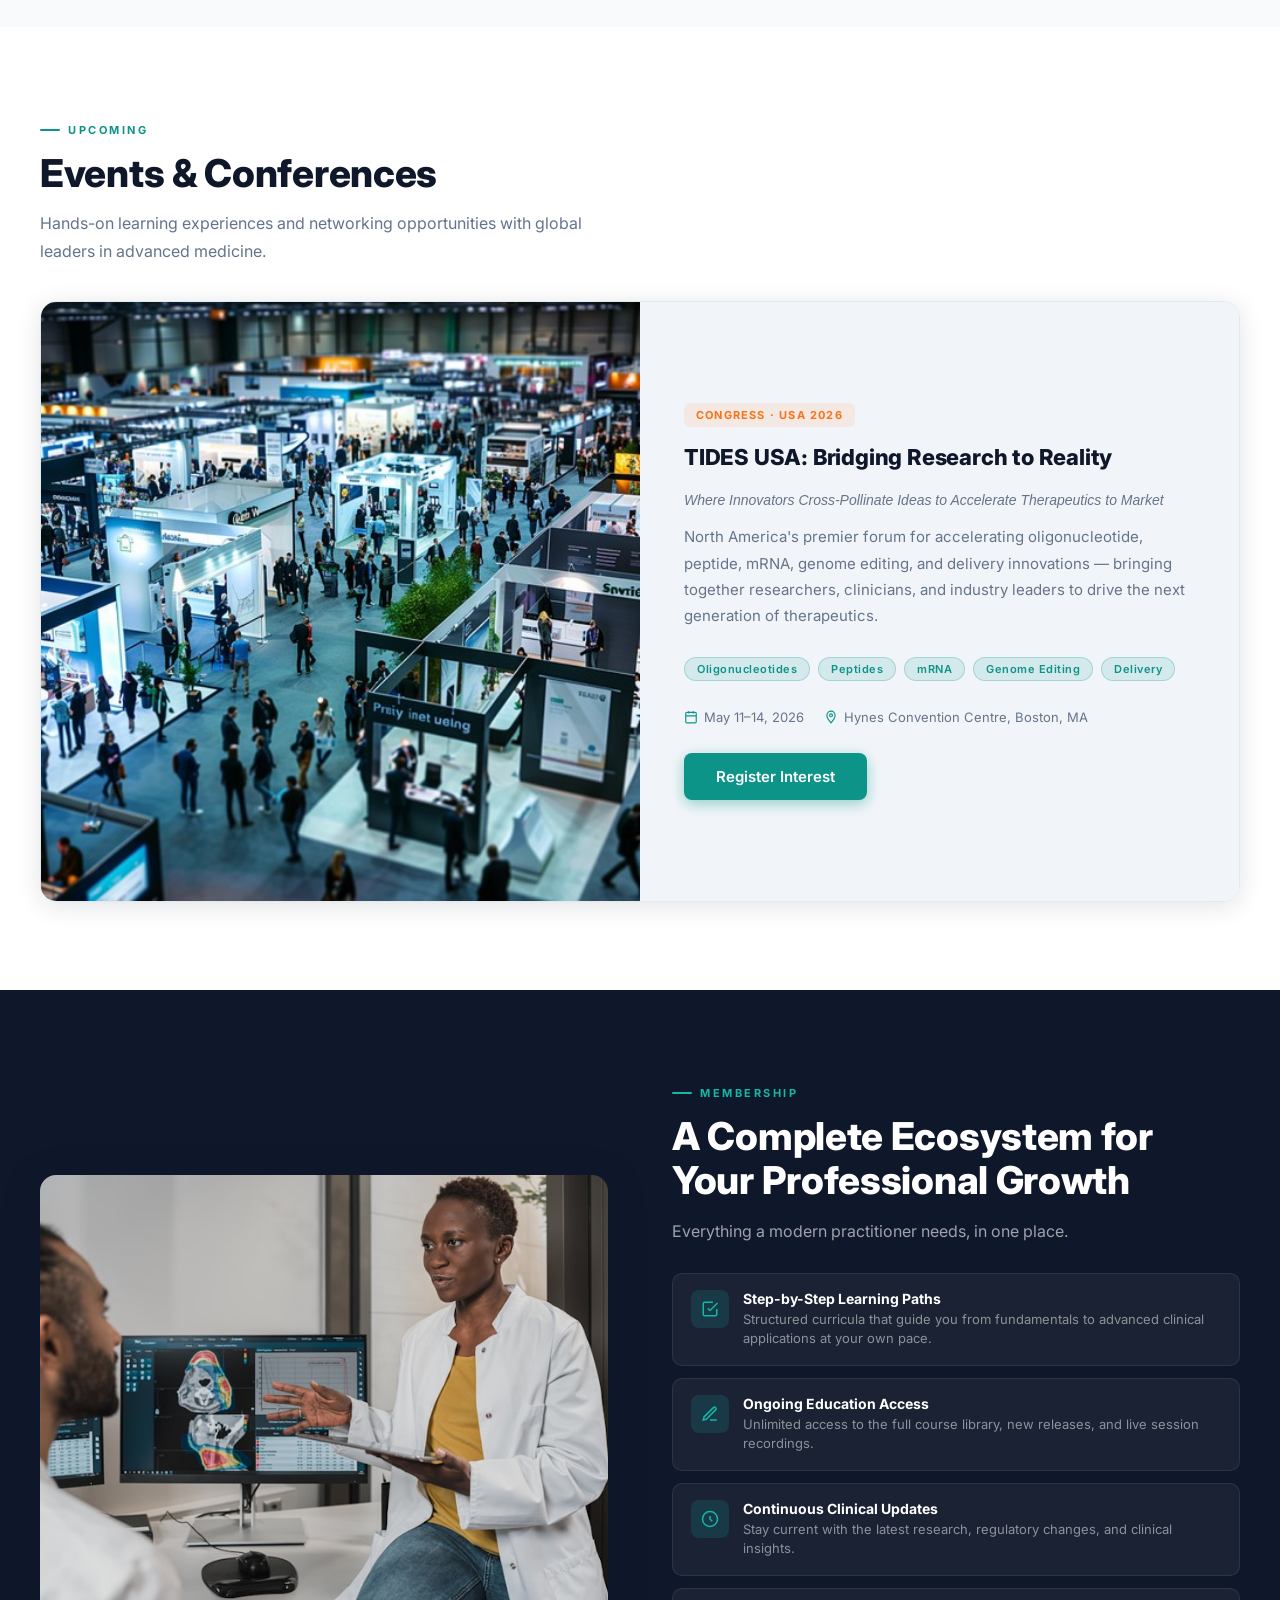
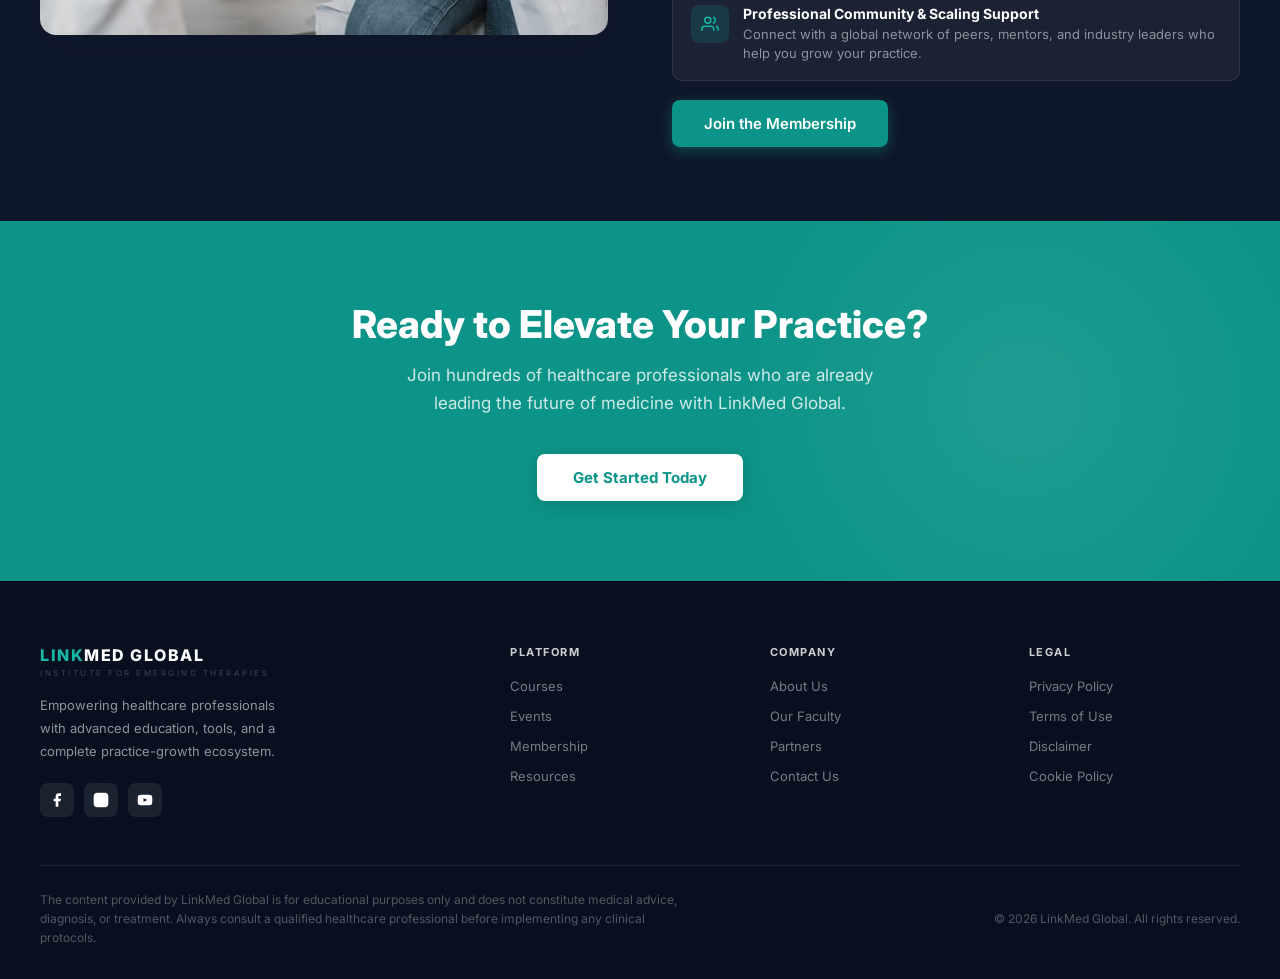
==== commit 87f3dfd9: "Update event card to TIDES USA 2026 on homepage and events page" ====
--- a/index.html
+++ b/index.html
@@ -274,24 +274,28 @@
     <p class="section-sub" style="margin-bottom: 36px;">Hands-on learning experiences and networking opportunities with global leaders in advanced medicine.</p>
     <div class="event-card">
       <div class="event-img">
-        <img src="images/conference.jpg" alt="Oligonucleotide Congress Asia" />
+        <img src="images/conference.jpg" alt="TIDES USA 2026" />
       </div>
       <div class="event-body">
-        <div class="event-tag">Congress · Asia 2026</div>
-        <h3 class="event-title">Advancing Oligonucleotide &amp; Peptide Therapeutics from Clinical R&amp;D to Manufacturing in Asia</h3>
-        <p class="event-desc">An international congress bringing together leading researchers, clinicians, and industry professionals to explore the latest developments in oligonucleotide and peptide therapeutics.</p>
+        <div class="event-tag">Congress · USA 2026</div>
+        <h3 class="event-title">TIDES USA: Bridging Research to Reality</h3>
+        <p class="event-desc" style="margin-bottom:12px;font-style:italic;font-size:14px;">Where Innovators Cross-Pollinate Ideas to Accelerate Therapeutics to Market</p>
+        <p class="event-desc">North America's premier forum for accelerating oligonucleotide, peptide, mRNA, genome editing, and delivery innovations — bringing together researchers, clinicians, and industry leaders to drive the next generation of therapeutics.</p>
+        <div class="event-topics">
+          <span class="event-topic-pill">Oligonucleotides</span>
+          <span class="event-topic-pill">Peptides</span>
+          <span class="event-topic-pill">mRNA</span>
+          <span class="event-topic-pill">Genome Editing</span>
+          <span class="event-topic-pill">Delivery</span>
+        </div>
         <div class="event-meta">
           <div class="event-meta-item">
             <svg viewBox="0 0 24 24" fill="none" stroke-width="2"><rect x="3" y="4" width="18" height="18" rx="2"/><path d="M16 2v4M8 2v4M3 10h18"/></svg>
-            2026
+            May 11–14, 2026
           </div>
           <div class="event-meta-item">
             <svg viewBox="0 0 24 24" fill="none" stroke-width="2"><path d="M12 2C8.13 2 5 5.13 5 9c0 5.25 7 13 7 13s7-7.75 7-13c0-3.87-3.13-7-7-7z"/><circle cx="12" cy="9" r="2.5"/></svg>
-            Asia
-          </div>
-          <div class="event-meta-item">
-            <svg viewBox="0 0 24 24" fill="none" stroke-width="2"><circle cx="12" cy="12" r="10"/><path d="M12 6v6l4 2"/></svg>
-            2 Days
+            Hynes Convention Centre, Boston, MA
           </div>
         </div>
         <a href="#" class="btn-primary" style="align-self: flex-start;">Register Interest</a>
--- a/theme-1.css
+++ b/theme-1.css
@@ -315,6 +315,12 @@
 .event-meta  { display: flex; gap: 20px; flex-wrap: wrap; margin-bottom: 28px; }
 .event-meta-item { display: flex; align-items: center; gap: 6px; font-size: 13px; color: var(--gray-500); }
 .event-meta-item svg { width: 14px; height: 14px; stroke: var(--teal); flex-shrink: 0; }
+.event-topics { display: flex; flex-wrap: wrap; gap: 8px; margin-bottom: 28px; }
+.event-topic-pill {
+  font-size: 11px; font-weight: 600; letter-spacing: .5px;
+  padding: 4px 12px; border-radius: 20px;
+  background: rgba(13,148,136,.12); color: var(--teal); border: 1px solid rgba(13,148,136,.25);
+}
 
 /* ─── MEMBERSHIP ─────────────────────────── */
 .membership-section { background: var(--navy); }
@@ -590,7 +596,7 @@
 .blog-title { font-size: 17px; font-weight: 700; line-height: 1.35; color: var(--navy); }
 .blog-excerpt { font-size: 13px; color: var(--gray-500); line-height: 1.65; flex: 1; }
 
-@media (max-width: 768px) {
+@media (max-width: 1024px) {
   .team-grid { grid-template-columns: 1fr 1fr; }
   .form-row { grid-template-columns: 1fr; }
   .burger { display: flex; }
--- a/theme-2.css
+++ b/theme-2.css
@@ -312,6 +312,12 @@
 .event-meta  { display: flex; gap: 20px; flex-wrap: wrap; margin-bottom: 28px; }
 .event-meta-item { display: flex; align-items: center; gap: 6px; font-size: 13px; color: var(--gray-500); }
 .event-meta-item svg { width: 14px; height: 14px; stroke: var(--teal); flex-shrink: 0; }
+.event-topics { display: flex; flex-wrap: wrap; gap: 8px; margin-bottom: 28px; }
+.event-topic-pill {
+  font-size: 11px; font-weight: 600; letter-spacing: .5px;
+  padding: 4px 12px; border-radius: 20px;
+  background: rgba(13,148,136,.1); color: var(--teal); border: 1px solid rgba(13,148,136,.25);
+}
 
 /* ─── MEMBERSHIP ─────────────────────────── */
 .membership-section { background: var(--off-white); }
@@ -588,7 +594,7 @@
 .blog-title { font-size: 17px; font-weight: 700; line-height: 1.35; color: var(--navy); }
 .blog-excerpt { font-size: 13px; color: var(--gray-500); line-height: 1.65; flex: 1; }
 
-@media (max-width: 768px) {
+@media (max-width: 1024px) {
   .team-grid { grid-template-columns: 1fr 1fr; }
   .form-row { grid-template-columns: 1fr; }
   .burger { display: flex; }
--- a/theme-3.css
+++ b/theme-3.css
@@ -38,23 +38,14 @@
   padding: 0 32px; height: 76px;
 }
 
-/* Logo */
+/* Logo — replaced with PNG for gold theme */
 .logo { display: flex; align-items: center; gap: 10px; }
 .logo-icon {
-  width: 52px; height: 52px;
-  display: flex; align-items: center; justify-content: center;
-}
-.logo-icon svg { width: 52px; height: 52px; }
-.logo-text-wrap { display: flex; flex-direction: column; line-height: 1; }
-.logo-name {
-  font-size: 17px; font-weight: 800; letter-spacing: 1.5px;
-  text-transform: uppercase; color: var(--teal);
-}
-.logo-name span { color: #000; }
-.logo-sub {
-  font-size: 8px; letter-spacing: 2.5px; text-transform: uppercase;
-  color: var(--navy); opacity: .5; margin-top: 3px;
-}
+  width: 210px; height: 42px;
+  background: url('images/logo-gold.png') no-repeat left center / contain;
+}
+.logo-icon svg { display: none; }
+.logo-text-wrap { display: none; }
 
 /* Nav */
 nav { display: flex; align-items: center; gap: 4px; }
@@ -312,6 +303,12 @@
 .event-meta  { display: flex; gap: 20px; flex-wrap: wrap; margin-bottom: 28px; }
 .event-meta-item { display: flex; align-items: center; gap: 6px; font-size: 13px; color: var(--gray-500); }
 .event-meta-item svg { width: 14px; height: 14px; stroke: var(--teal); flex-shrink: 0; }
+.event-topics { display: flex; flex-wrap: wrap; gap: 8px; margin-bottom: 28px; }
+.event-topic-pill {
+  font-size: 11px; font-weight: 600; letter-spacing: .5px;
+  padding: 4px 12px; border-radius: 20px;
+  background: rgba(180,140,60,.12); color: var(--gold); border: 1px solid rgba(180,140,60,.3);
+}
 
 /* ─── MEMBERSHIP ─────────────────────────── */
 .membership-section { background: var(--off-white); }
@@ -588,7 +585,7 @@
 .blog-title { font-size: 17px; font-weight: 700; line-height: 1.35; color: var(--navy); }
 .blog-excerpt { font-size: 13px; color: var(--gray-500); line-height: 1.65; flex: 1; }
 
-@media (max-width: 768px) {
+@media (max-width: 1024px) {
   .team-grid { grid-template-columns: 1fr 1fr; }
   .form-row { grid-template-columns: 1fr; }
   .burger { display: flex; }
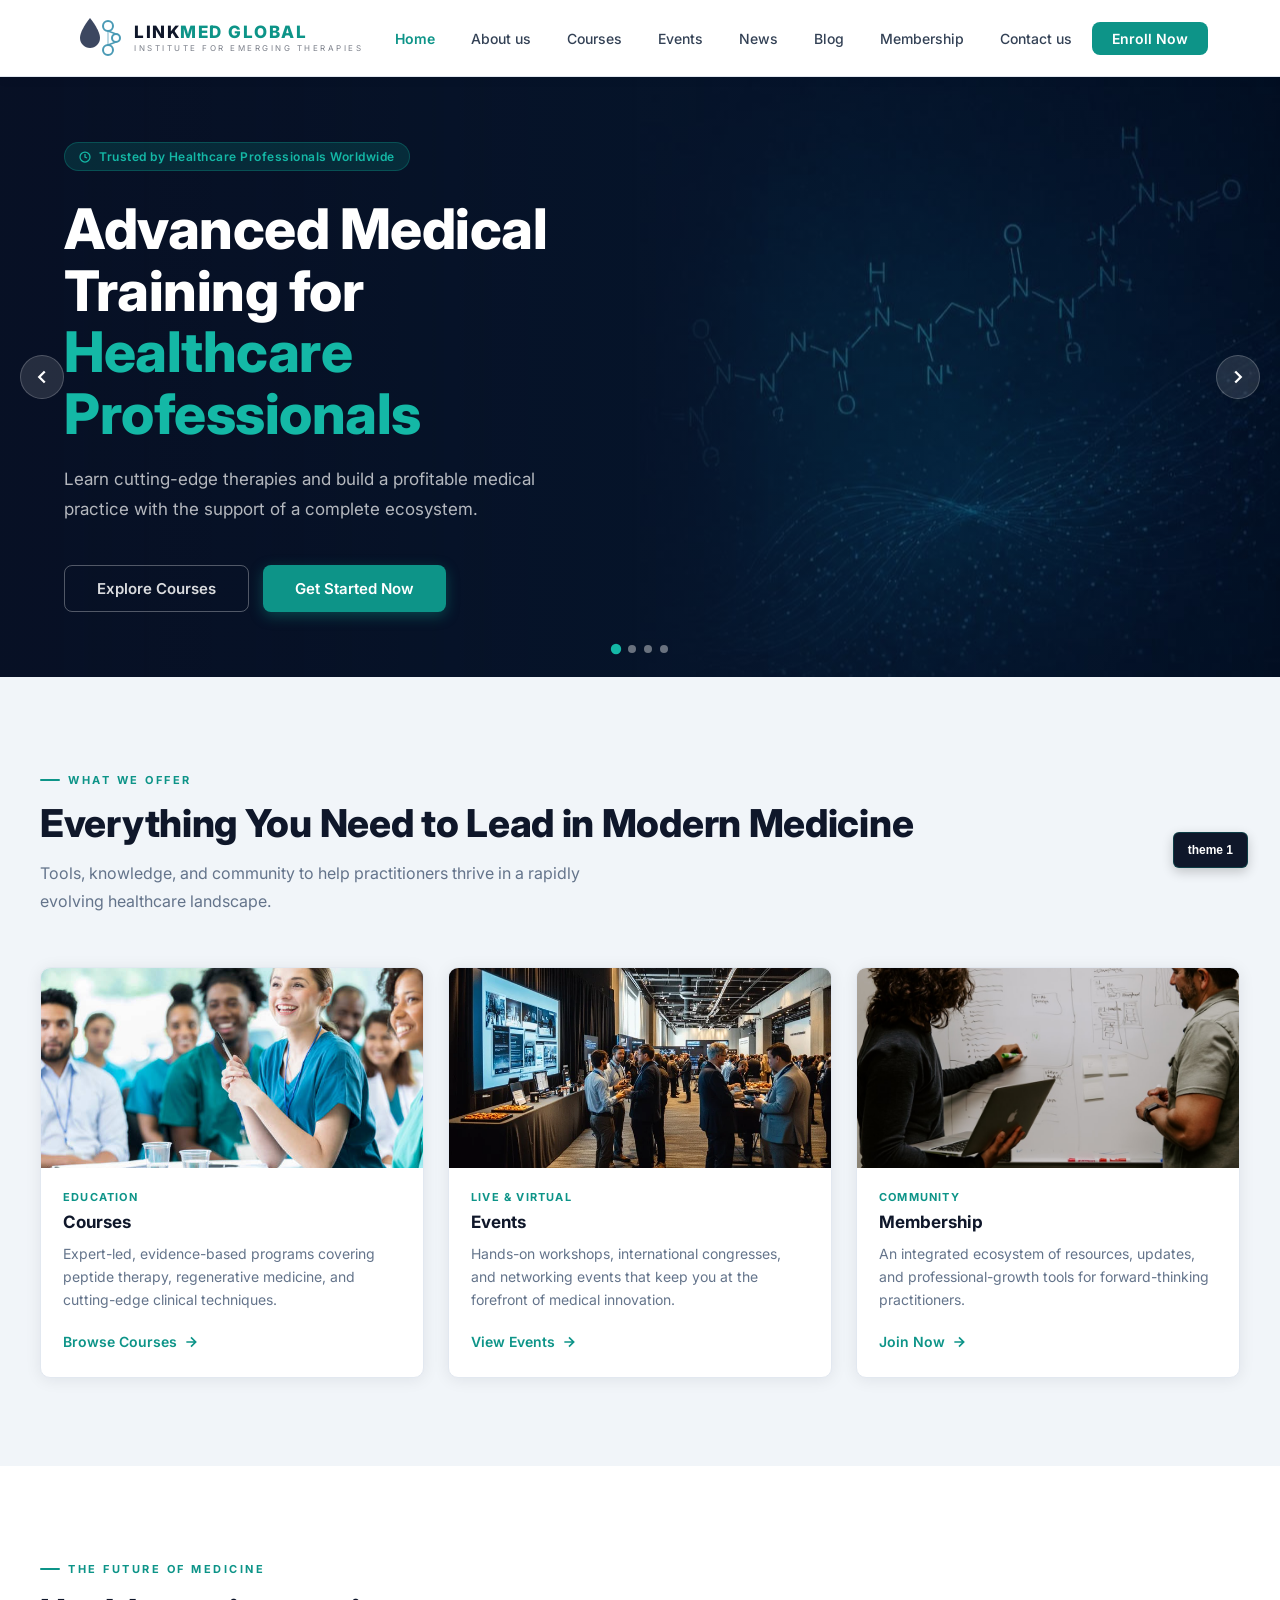
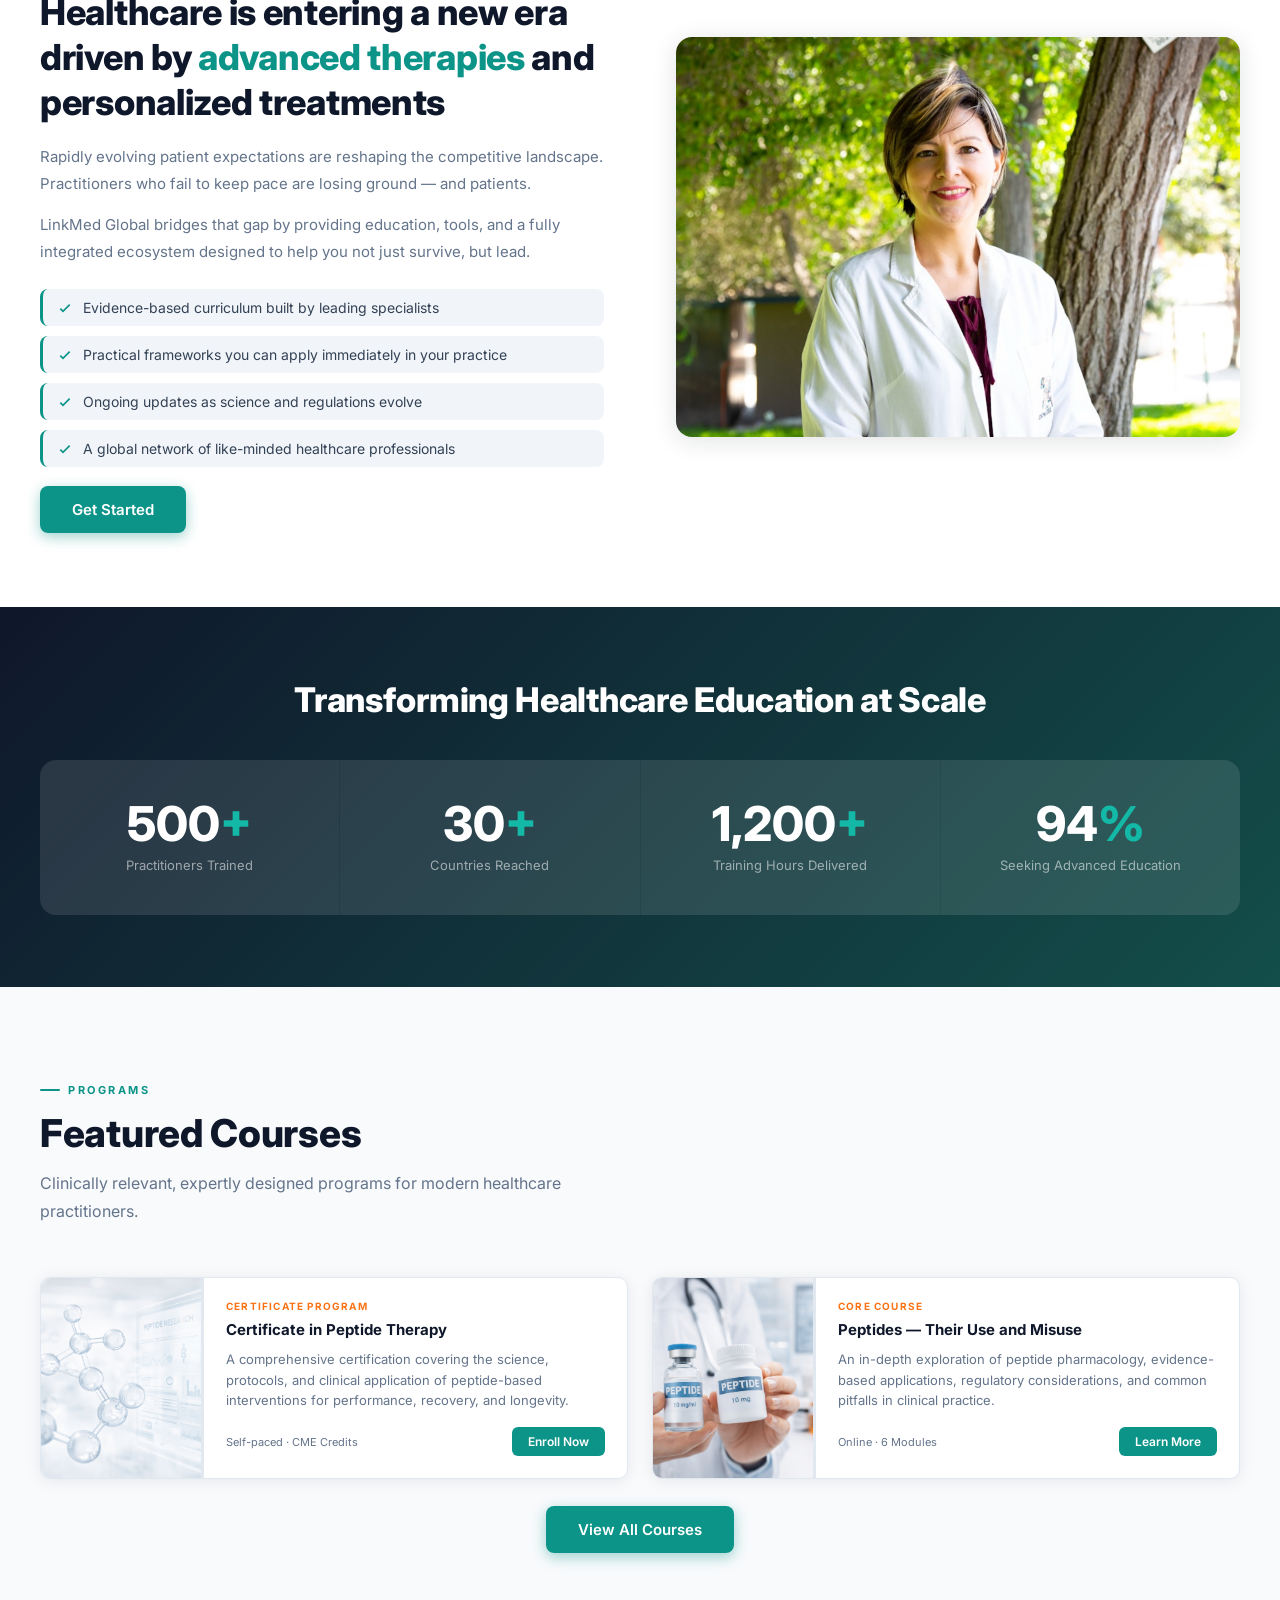
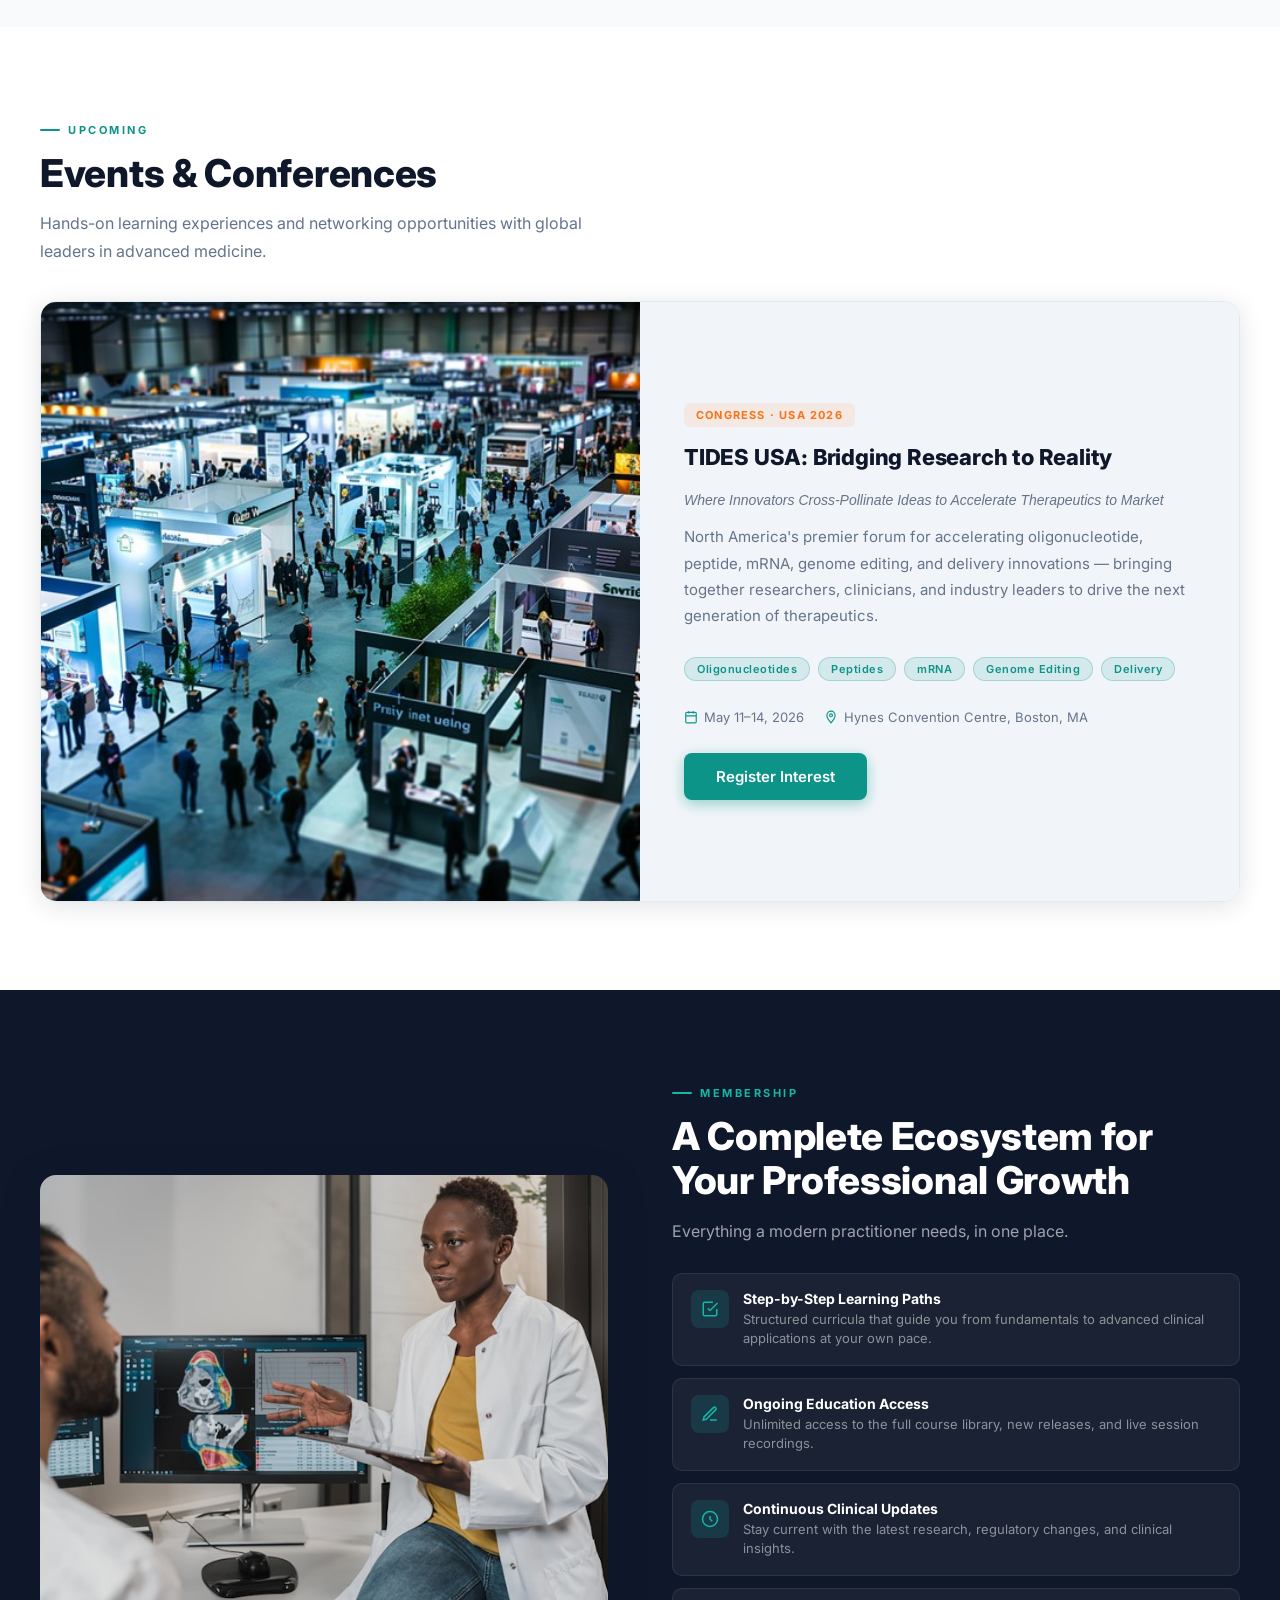
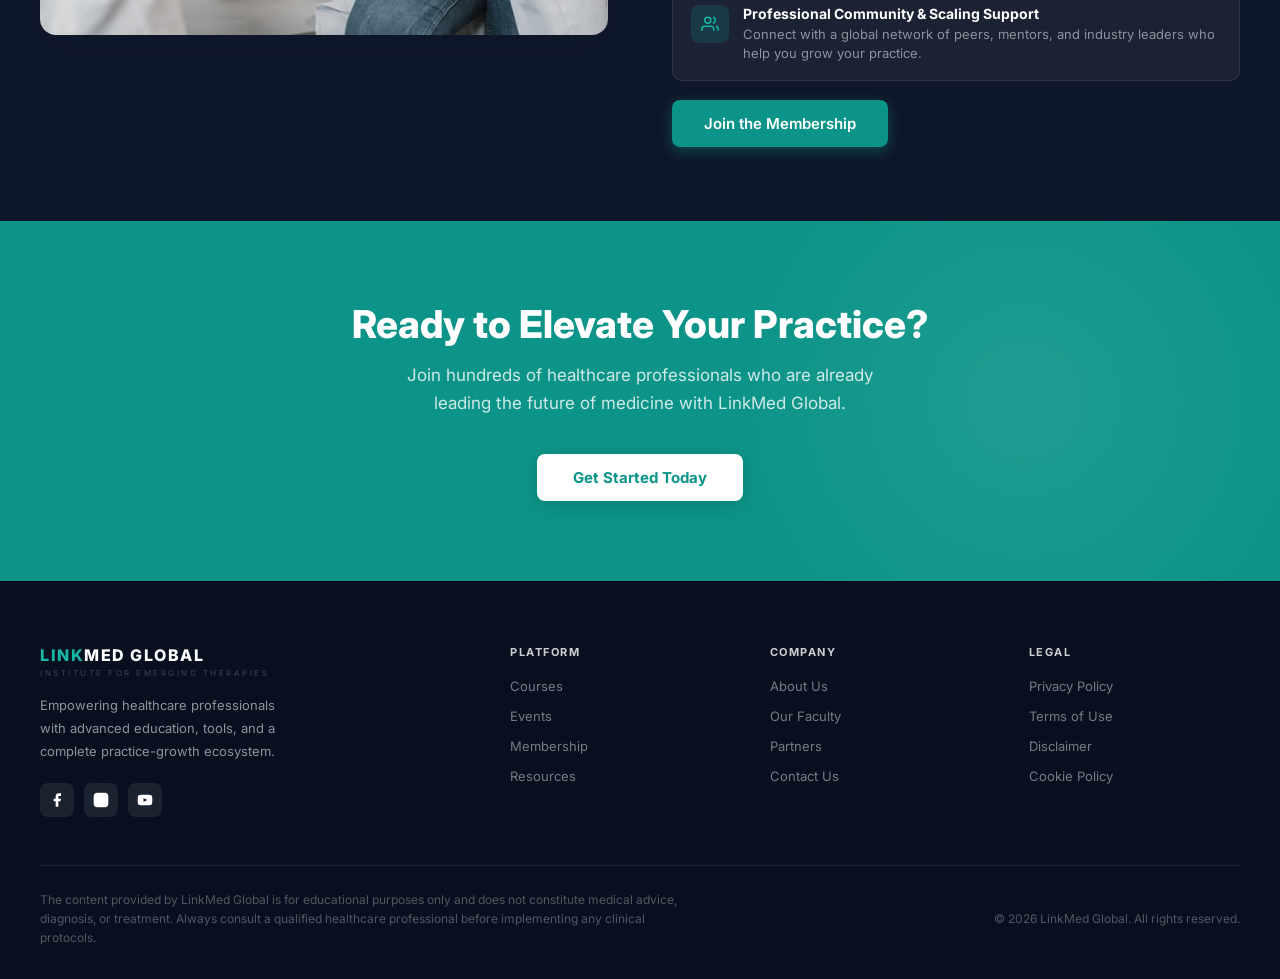
==== commit 0ccda927: "Add 4th hero slide with TIDES USA content, move per-slide content inside slides" ====
--- a/index.html
+++ b/index.html
@@ -71,25 +71,71 @@
 <!-- ═══ HERO SLIDER ════════════════════════════ -->
 <section class="hero-slider" id="hero-slider">
 
-  <!-- Slides (add slide-1.jpg / slide-2.jpg / slide-3.jpg to images/) -->
-  <div class="hs-slide hs-active" style="background-image:url('images/slide-1.jpg')"></div>
-  <div class="hs-slide"           style="background-image:url('images/slide-2.jpg')"></div>
-  <div class="hs-slide"           style="background-image:url('images/slide-3.jpg')"></div>
-
-  <!-- Gradient overlay for text legibility -->
-  <div class="hs-overlay"></div>
-
-  <!-- Content -->
-  <div class="hs-content">
-    <div class="hero-eyebrow">
-      <svg width="12" height="12" viewBox="0 0 24 24" fill="none" stroke="currentColor" stroke-width="2.5"><circle cx="12" cy="12" r="10"/><path d="M12 6v6l4 2"/></svg>
-      Trusted by Healthcare Professionals Worldwide
-    </div>
-    <h1>Advanced Medical Training for <span>Healthcare Professionals</span></h1>
-    <p>Learn cutting-edge therapies and build a profitable medical practice with the support of a complete ecosystem.</p>
-    <div class="hero-btns">
-      <a href="#courses" class="btn-outline">Explore Courses</a>
-      <a href="https://www.linkmedglobal.com/products/courses/dualpepcert" class="btn-primary">Get Started Now</a>
+  <!-- Slide 1 -->
+  <div class="hs-slide hs-active" style="background-image:url('images/slide-1.jpg')">
+    <div class="hs-overlay"></div>
+    <div class="hs-content">
+      <div class="hero-eyebrow">
+        <svg width="12" height="12" viewBox="0 0 24 24" fill="none" stroke="currentColor" stroke-width="2.5"><circle cx="12" cy="12" r="10"/><path d="M12 6v6l4 2"/></svg>
+        Trusted by Healthcare Professionals Worldwide
+      </div>
+      <h1>Advanced Medical Training for <span>Healthcare Professionals</span></h1>
+      <p>Learn cutting-edge therapies and build a profitable medical practice with the support of a complete ecosystem.</p>
+      <div class="hero-btns">
+        <a href="#courses" class="btn-outline">Explore Courses</a>
+        <a href="https://www.linkmedglobal.com/products/courses/dualpepcert" class="btn-primary">Get Started Now</a>
+      </div>
+    </div>
+  </div>
+
+  <!-- Slide 2 -->
+  <div class="hs-slide" style="background-image:url('images/slide-2.jpg')">
+    <div class="hs-overlay"></div>
+    <div class="hs-content">
+      <div class="hero-eyebrow">
+        <svg width="12" height="12" viewBox="0 0 24 24" fill="none" stroke="currentColor" stroke-width="2.5"><circle cx="12" cy="12" r="10"/><path d="M12 6v6l4 2"/></svg>
+        Trusted by Healthcare Professionals Worldwide
+      </div>
+      <h1>Advanced Medical Training for <span>Healthcare Professionals</span></h1>
+      <p>Learn cutting-edge therapies and build a profitable medical practice with the support of a complete ecosystem.</p>
+      <div class="hero-btns">
+        <a href="#courses" class="btn-outline">Explore Courses</a>
+        <a href="https://www.linkmedglobal.com/products/courses/dualpepcert" class="btn-primary">Get Started Now</a>
+      </div>
+    </div>
+  </div>
+
+  <!-- Slide 3 -->
+  <div class="hs-slide" style="background-image:url('images/slide-3.jpg')">
+    <div class="hs-overlay"></div>
+    <div class="hs-content">
+      <div class="hero-eyebrow">
+        <svg width="12" height="12" viewBox="0 0 24 24" fill="none" stroke="currentColor" stroke-width="2.5"><circle cx="12" cy="12" r="10"/><path d="M12 6v6l4 2"/></svg>
+        Trusted by Healthcare Professionals Worldwide
+      </div>
+      <h1>Advanced Medical Training for <span>Healthcare Professionals</span></h1>
+      <p>Learn cutting-edge therapies and build a profitable medical practice with the support of a complete ecosystem.</p>
+      <div class="hero-btns">
+        <a href="#courses" class="btn-outline">Explore Courses</a>
+        <a href="https://www.linkmedglobal.com/products/courses/dualpepcert" class="btn-primary">Get Started Now</a>
+      </div>
+    </div>
+  </div>
+
+  <!-- Slide 4 — TIDES USA -->
+  <div class="hs-slide" style="background-image:url('images/slide-1.jpg')">
+    <div class="hs-overlay"></div>
+    <div class="hs-content">
+      <div class="hero-eyebrow">
+        <svg width="12" height="12" viewBox="0 0 24 24" fill="none" stroke="currentColor" stroke-width="2.5"><path d="M12 2C8.13 2 5 5.13 5 9c0 5.25 7 13 7 13s7-7.75 7-13c0-3.87-3.13-7-7-7z"/><circle cx="12" cy="9" r="2.5"/></svg>
+        May 11–14, 2026 · Boston, MA
+      </div>
+      <h1>Where Innovators <span>Cross-Pollinate Ideas</span> to Accelerate Therapeutics to Market</h1>
+      <p>North America's premier forum for accelerating oligonucleotide, peptide, mRNA, genome editing and delivery innovations by sharing best-practices and novel strategies for discovery, development, CMC/manufacturing and commercialization.</p>
+      <div class="hero-btns">
+        <a href="#events" class="btn-primary">Learn More</a>
+        <a href="#events" class="btn-outline">Register Interest</a>
+      </div>
     </div>
   </div>
 
@@ -106,6 +152,7 @@
     <button class="hs-dot hs-dot-active" data-idx="0" aria-label="Slide 1"></button>
     <button class="hs-dot" data-idx="1" aria-label="Slide 2"></button>
     <button class="hs-dot" data-idx="2" aria-label="Slide 3"></button>
+    <button class="hs-dot" data-idx="3" aria-label="Slide 4"></button>
   </div>
 
 </section>
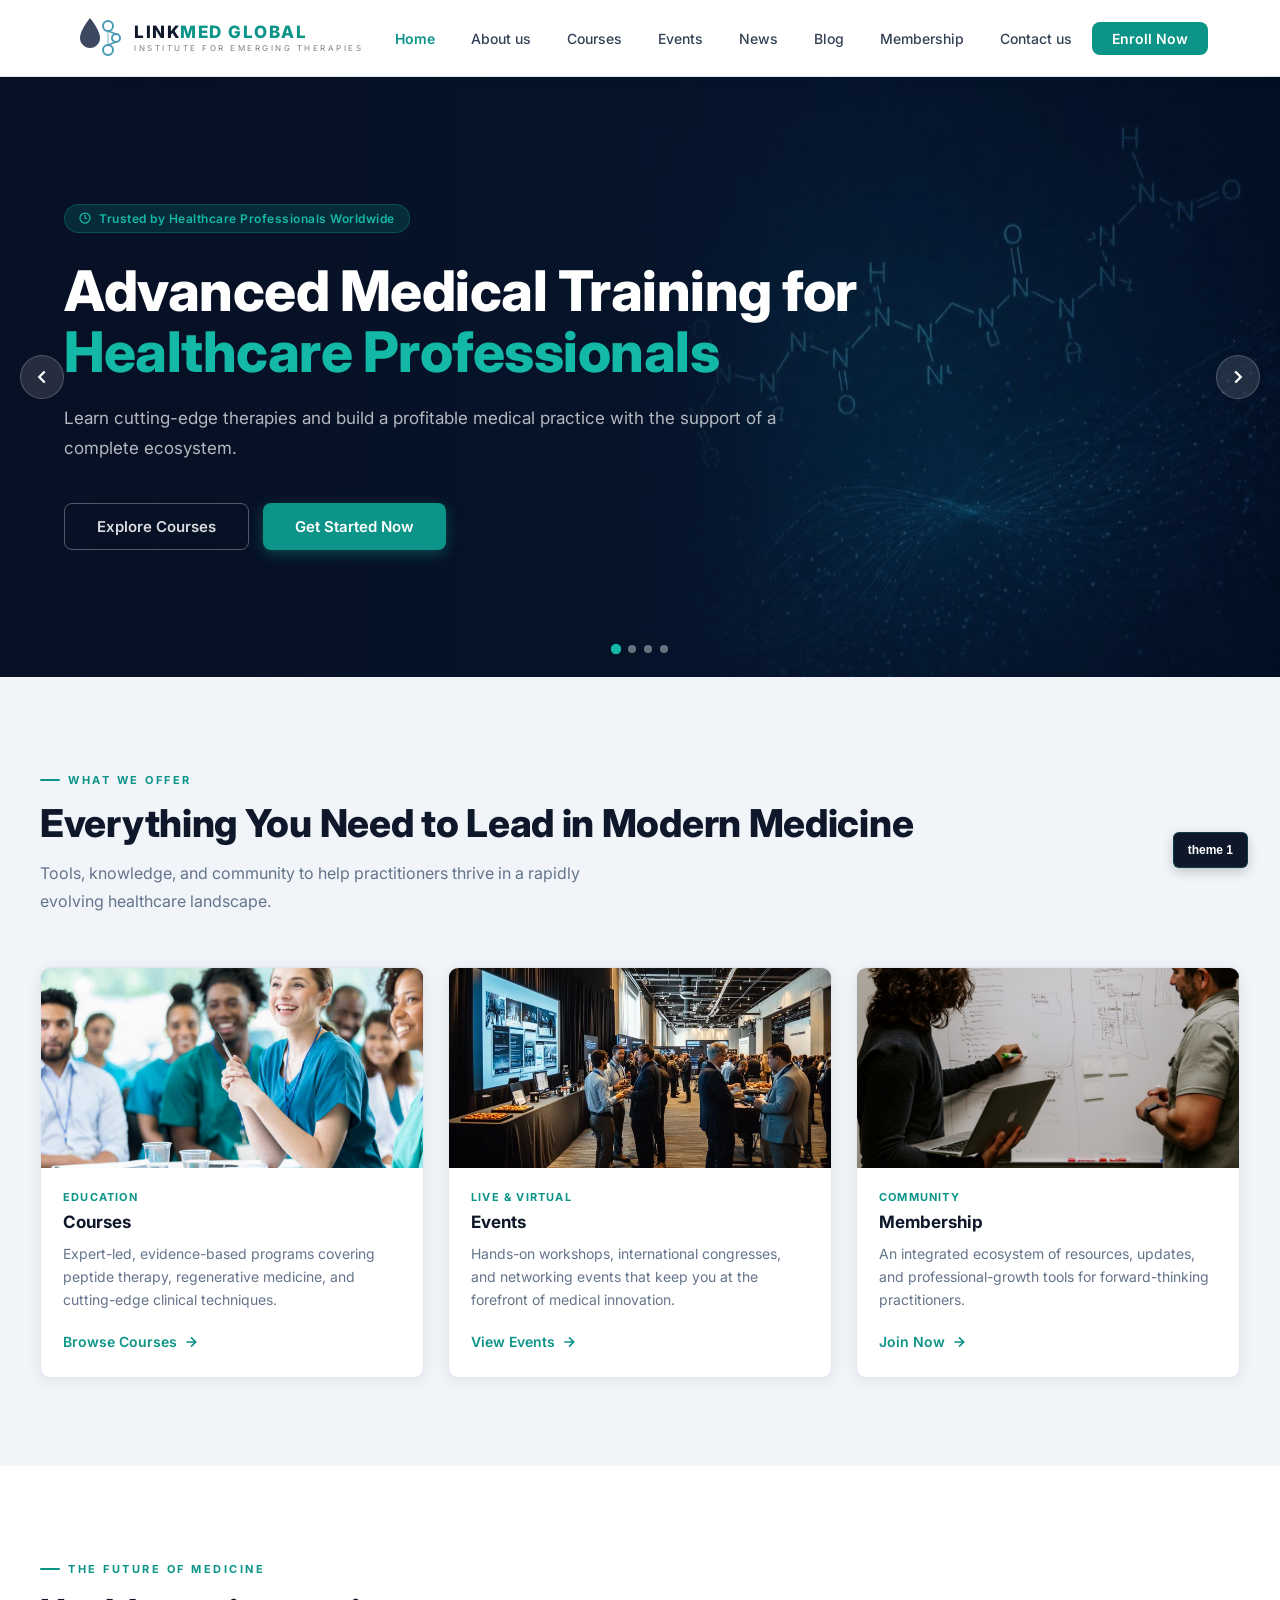
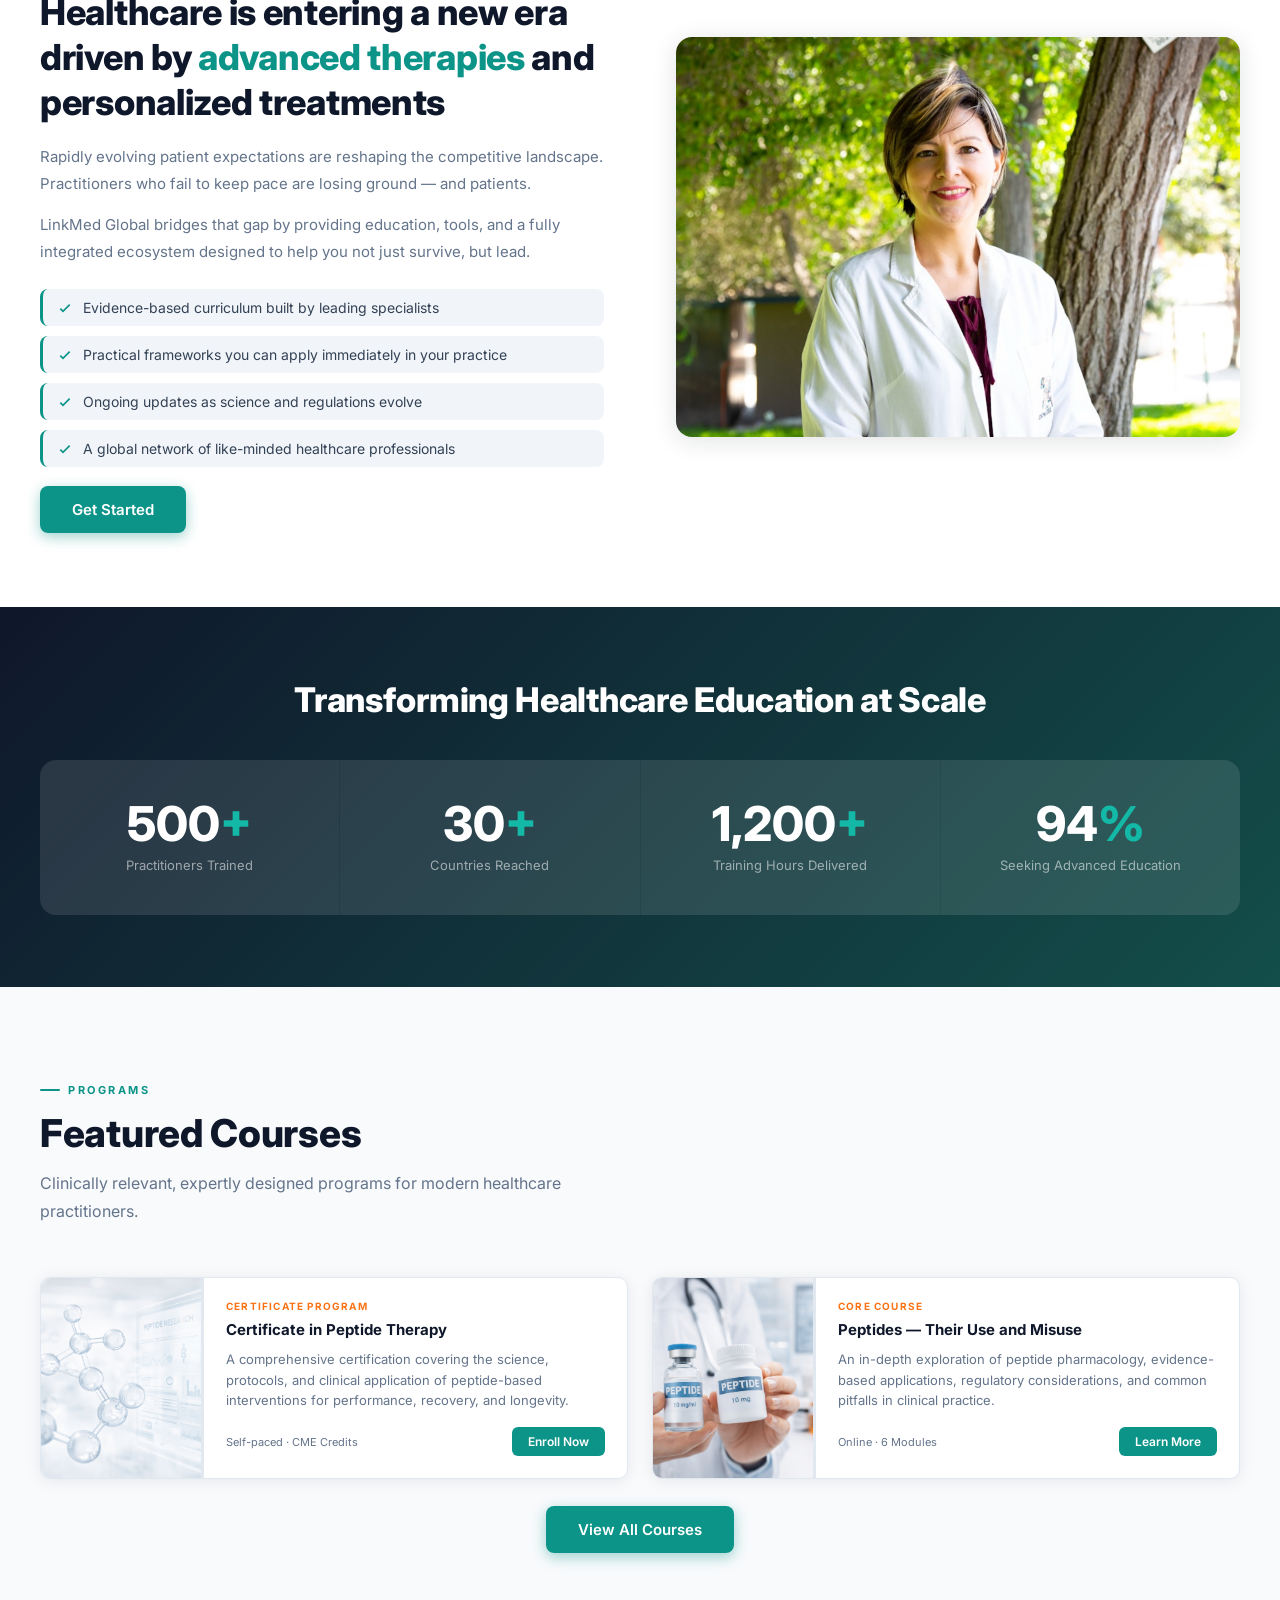
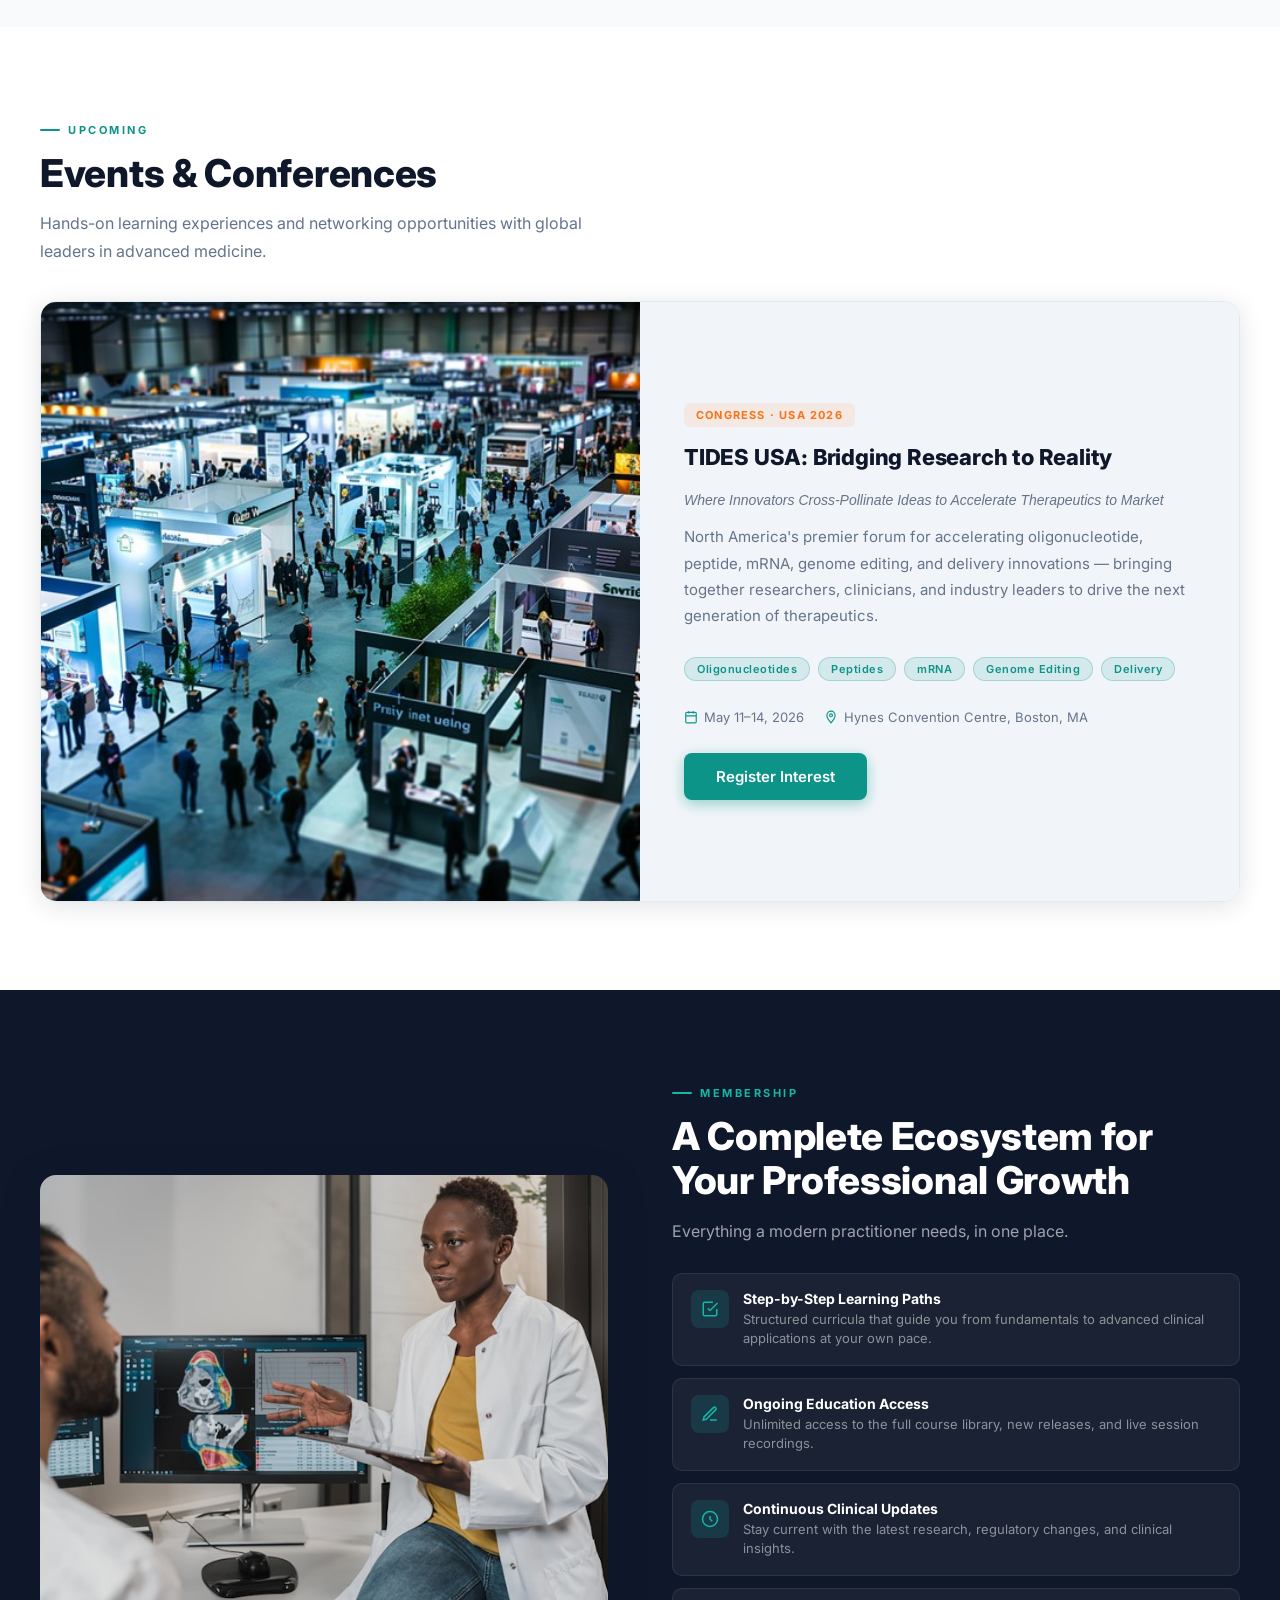
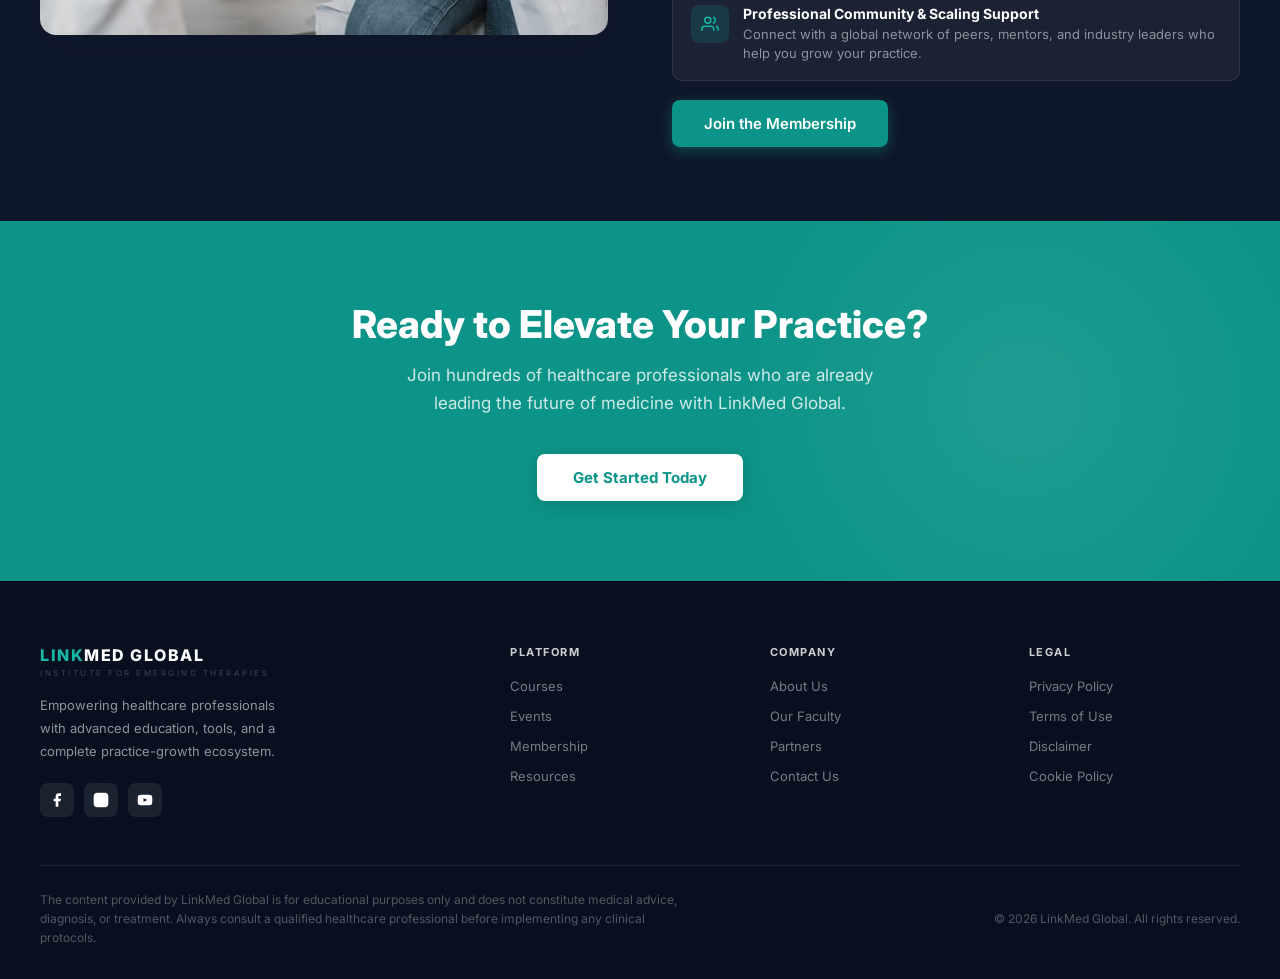
==== commit 1937d206: "Add TIDES USA slide 4, widen hero content area, fix eyebrow chip" ====
--- a/index.html
+++ b/index.html
@@ -127,10 +127,10 @@
     <div class="hs-overlay"></div>
     <div class="hs-content">
       <div class="hero-eyebrow">
-        <svg width="12" height="12" viewBox="0 0 24 24" fill="none" stroke="currentColor" stroke-width="2.5"><path d="M12 2C8.13 2 5 5.13 5 9c0 5.25 7 13 7 13s7-7.75 7-13c0-3.87-3.13-7-7-7z"/><circle cx="12" cy="9" r="2.5"/></svg>
+        <svg width="12" height="12" viewBox="0 0 24 24" fill="none" stroke="currentColor" stroke-width="2.5"><circle cx="12" cy="12" r="10"/><path d="M12 6v6l4 2"/></svg>
         May 11–14, 2026 · Boston, MA
       </div>
-      <h1>Where Innovators <span>Cross-Pollinate Ideas</span> to Accelerate Therapeutics to Market</h1>
+      <h1>Where Innovators Cross-Pollinate Ideas to Accelerate <span>Therapeutics to Market</span></h1>
       <p>North America's premier forum for accelerating oligonucleotide, peptide, mRNA, genome editing and delivery innovations by sharing best-practices and novel strategies for discovery, development, CMC/manufacturing and commercialization.</p>
       <div class="hero-btns">
         <a href="#events" class="btn-primary">Learn More</a>
--- a/theme-1.css
+++ b/theme-1.css
@@ -98,7 +98,7 @@
 .hs-content {
   position: absolute; inset: 0; z-index: 10;
   display: flex; flex-direction: column; justify-content: center;
-  max-width: 720px; padding: 0 64px; text-align: left;
+  max-width: 960px; padding: 0 64px; text-align: left;
 }
 .hero-eyebrow {
   display: inline-flex; align-items: center; gap: 8px;
@@ -113,7 +113,7 @@
 .hs-content h1 span { color: var(--teal-light); }
 .hs-content p {
   font-size: 17px; color: rgba(255,255,255,.7);
-  line-height: 1.75; max-width: 540px; margin-bottom: 40px;
+  line-height: 1.75; max-width: 740px; margin-bottom: 40px;
 }
 .hero-btns { display: flex; gap: 14px; flex-wrap: wrap; }
 /* Arrows */
--- a/theme-2.css
+++ b/theme-2.css
@@ -97,7 +97,7 @@
 .hs-content {
   position: absolute; inset: 0; z-index: 10;
   display: flex; flex-direction: column; justify-content: center;
-  max-width: 720px; padding: 0 64px; text-align: left;
+  max-width: 960px; padding: 0 64px; text-align: left;
 }
 .hero-eyebrow {
   display: inline-flex; align-items: center; gap: 8px;
@@ -112,7 +112,7 @@
 .hs-content h1 span { color: var(--teal); }
 .hs-content p {
   font-size: 17px; color: rgba(255,255,255,.7);
-  line-height: 1.75; max-width: 540px; margin-bottom: 40px;
+  line-height: 1.75; max-width: 740px; margin-bottom: 40px;
 }
 .hero-btns { display: flex; gap: 14px; flex-wrap: wrap; }
 .hs-arrow {
--- a/theme-3.css
+++ b/theme-3.css
@@ -88,7 +88,7 @@
 .hs-content {
   position: absolute; inset: 0; z-index: 10;
   display: flex; flex-direction: column; justify-content: center;
-  max-width: 720px; padding: 0 64px; text-align: left;
+  max-width: 960px; padding: 0 64px; text-align: left;
 }
 .hero-eyebrow {
   display: inline-flex; align-items: center; gap: 8px;
@@ -103,7 +103,7 @@
 .hs-content h1 span { color: var(--teal); }
 .hs-content p {
   font-size: 17px; color: rgba(255,255,255,.7);
-  line-height: 1.75; max-width: 540px; margin-bottom: 40px;
+  line-height: 1.75; max-width: 740px; margin-bottom: 40px;
 }
 .hero-btns { display: flex; gap: 14px; flex-wrap: wrap; }
 .hs-arrow {
